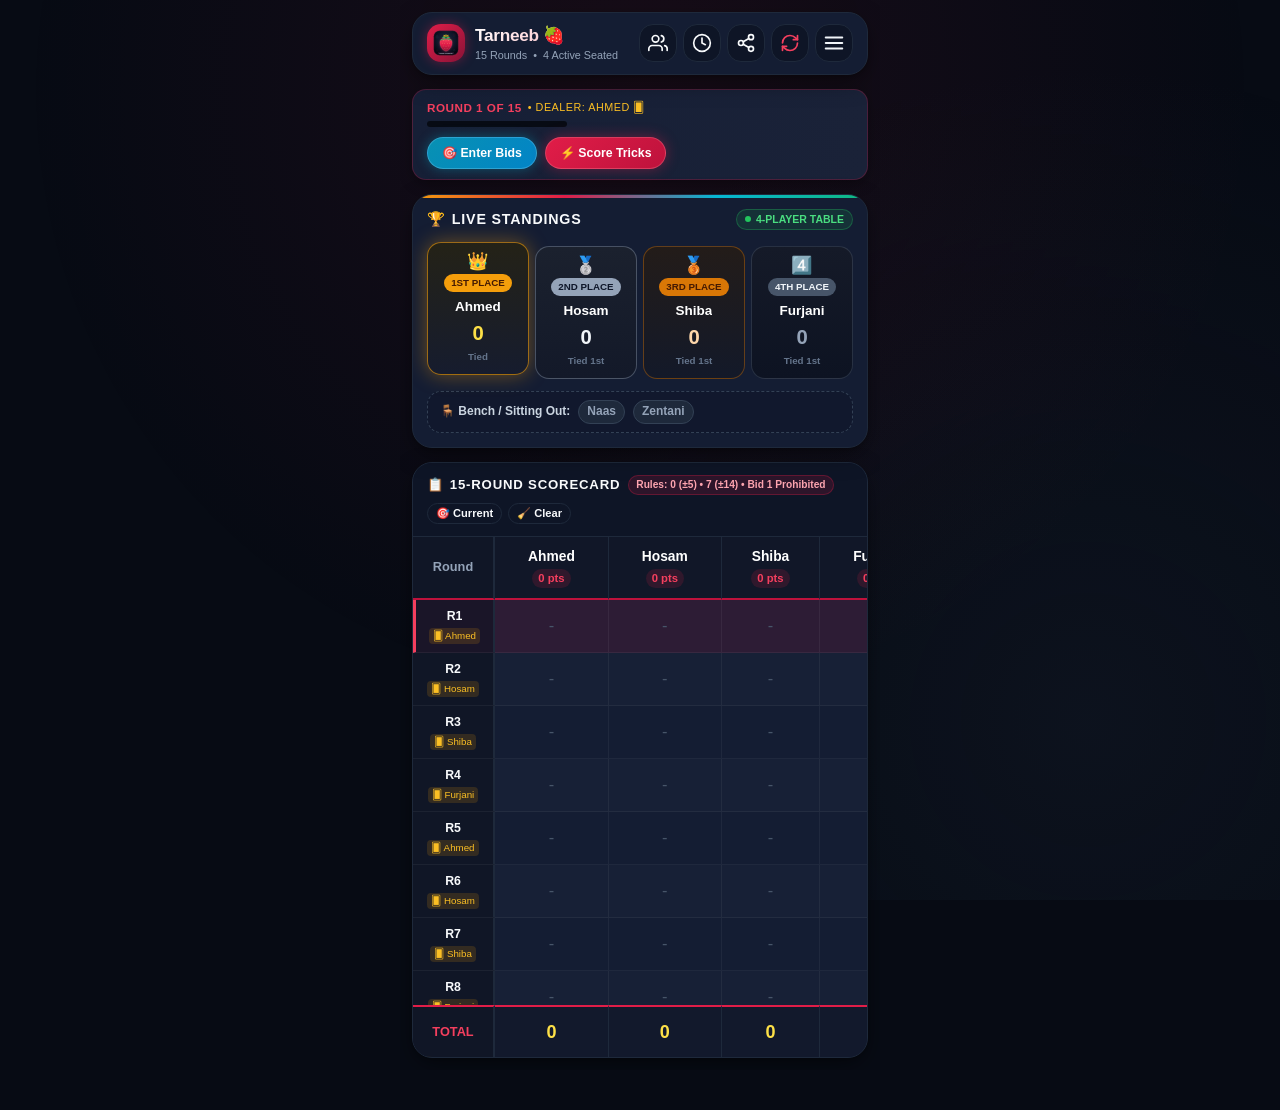
==== index.html @ d334d656 "Update index.html (4-player table, pre-round bidding, exact Tarneeb scoring)" ====
<!DOCTYPE html>
<html lang="en">
<head>
  <meta charset="UTF-8">
  <meta name="viewport" content="width=device-width, initial-scale=1.0, maximum-scale=1.0, user-scalable=no, viewport-fit=cover">
  <meta name="theme-color" content="#e11d48">
  <meta name="description" content="Strawberry Tarneeb Scoreboard with 4-player table selection, pre-round bidding, and custom Tarneeb scoring engine.">
  
  <!-- Apple Touch & PWA Meta -->
  <meta name="apple-mobile-web-app-capable" content="yes">
  <meta name="apple-mobile-web-app-status-bar-style" content="black-translucent">
  <meta name="apple-mobile-web-app-title" content="Tarneeb 🍓">
  <link rel="apple-touch-icon" href="icon-192.png">
  <link rel="icon" type="image/svg+xml" href="icon.svg">
  <link rel="icon" type="image/png" sizes="192x192" href="icon-192.png">
  <link rel="manifest" href="manifest.webmanifest">
  
  <title>Strawberry Tarneeb Scoreboard</title>
  <link rel="stylesheet" href="styles.css">
</head>
<body>

  <!-- Fullscreen Confetti Canvas -->
  <canvas id="confettiCanvas" class="winner-celebration-canvas"></canvas>

  <div class="app-container">

    <!-- ======================================================================
         MODE 1: IN-PERSON SCOREBOARD VIEW
         ====================================================================== -->
    <div id="viewScoreboard" class="mode-view">

    <!-- Top App Header -->
    <header class="app-header">
      <div class="brand-wrapper">
        <div class="brand-icon">
          <img src="icon.svg" alt="Strawberry Tarneeb Logo">
        </div>
        <div>
          <h1 class="brand-title">Tarneeb <span class="brand-strawberry">🍓</span></h1>
          <p class="brand-subtitle">
            <span>15 Rounds</span>
            <span>•</span>
            <span id="playerCountTag">4 Active Players</span>
          </p>
        </div>
      </div>

      <div class="header-actions">
        <button id="btnOpenPlayers" class="btn-icon" title="Roster & Table Selection" aria-label="Roster & Table Selection">
          <svg width="20" height="20" viewBox="0 0 24 24" fill="none" stroke="currentColor" stroke-width="2" stroke-linecap="round" stroke-linejoin="round">
            <path d="M17 21v-2a4 4 0 0 0-4-4H5a4 4 0 0 0-4 4v2"></path>
            <circle cx="9" cy="7" r="4"></circle>
            <path d="M23 21v-2a4 4 0 0 0-3-3.87"></path>
            <path d="M16 3.13a4 4 0 0 1 0 7.75"></path>
          </svg>
        </button>
        <button id="btnOpenHistory" class="btn-icon" title="Match History" aria-label="Match History">
          <svg width="20" height="20" viewBox="0 0 24 24" fill="none" stroke="currentColor" stroke-width="2" stroke-linecap="round" stroke-linejoin="round">
            <circle cx="12" cy="12" r="10"></circle>
            <polyline points="12 6 12 12 16 14"></polyline>
          </svg>
        </button>
        <button id="btnShareGame" class="btn-icon" title="Share Standings" aria-label="Share Standings">
          <svg width="20" height="20" viewBox="0 0 24 24" fill="none" stroke="currentColor" stroke-width="2" stroke-linecap="round" stroke-linejoin="round">
            <circle cx="18" cy="5" r="3"></circle>
            <circle cx="6" cy="12" r="3"></circle>
            <circle cx="18" cy="19" r="3"></circle>
            <line x1="8.59" y1="13.51" x2="15.42" y2="17.49"></line>
            <line x1="15.41" y1="6.51" x2="8.59" y2="10.49"></line>
          </svg>
        </button>
        <button id="btnNewGame" class="btn-icon" style="color: #f43f5e;" title="New Match" aria-label="New Match">
          <svg width="20" height="20" viewBox="0 0 24 24" fill="none" stroke="currentColor" stroke-width="2" stroke-linecap="round" stroke-linejoin="round">
            <path d="M3 12a9 9 0 0 1 9-9 9.75 9.75 0 0 1 6.74 2.74L21 8"></path>
            <path d="M21 3v5h-5"></path>
            <path d="M21 12a9 9 0 0 1-9 9 9.75 9.75 0 0 1-6.74-2.74L3 16"></path>
            <path d="M8 16H3v5"></path>
          </svg>
        </button>
        <button id="btnHamburgerScoreboard" class="btn-icon drawer-toggle-btn menu-toggle btn-menu" type="button" title="Menu & Navigation" aria-label="Open Menu" data-menu-trigger="true" style="pointer-events: auto !important; z-index: 9999 !important;">
          <svg width="22" height="22" viewBox="0 0 24 24" fill="none" stroke="currentColor" stroke-width="2.2" stroke-linecap="round" stroke-linejoin="round" style="pointer-events: none;">
            <line x1="3" y1="12" x2="21" y2="12"></line>
            <line x1="3" y1="6" x2="21" y2="6"></line>
            <line x1="3" y1="18" x2="21" y2="18"></line>
          </svg>
        </button>
      </div>
    </header>

    <!-- PWA Install Banner -->
    <div id="pwaBanner" class="pwa-banner" style="display: none;">
      <div class="pwa-banner-text">
        <strong>Install Strawberry Tarneeb</strong>
        <span>Add to Home Screen for instant offline play at the card table!</span>
      </div>
      <button id="btnInstallPwa" class="btn-install">Install App</button>
    </div>

    <!-- Status Strip: Progress, Dealer & Fast Round Trigger -->
    <section class="status-strip">
      <div class="progress-info">
        <div class="progress-label">
          <span id="activeRoundLabel">Round 1 of 15</span>
          <span id="dealerInfoTag" style="font-size: 0.72rem; color: #fbbf24; font-weight: normal;">• Dealer: Ahmed 🂠</span>
        </div>
        <div class="progress-bar-wrap">
          <div id="roundProgressBar" class="progress-bar-fill"></div>
        </div>
      </div>
      <div class="strip-actions">
        <button id="btnTriggerBidding" class="btn-bid-action">
          <span>🎯 Enter Bids</span>
        </button>
        <button id="btnTriggerScoring" class="btn-fast-entry">
          <span>⚡ Score Tricks</span>
        </button>
      </div>
    </section>

    <!-- Dynamic Live Leaderboard Card -->
    <section class="leaderboard-card">
      <div class="leaderboard-header">
        <h2 class="card-title">
          <span>🏆</span>
          <span>Live Standings</span>
        </h2>
        <span class="live-indicator">
          <span class="live-dot"></span>
          <span>4-PLAYER TABLE</span>
        </span>
      </div>

      <!-- Top 4 Podium Cards (1st Gold, 2nd Silver, 3rd Bronze, 4th Slate) -->
      <div id="podiumContainer" class="podium-grid four-players">
        <!-- Injected via JavaScript -->
      </div>

      <!-- Bench / Sitting Out Players Strip -->
      <div id="benchContainer" class="bench-strip">
        <!-- Injected via JavaScript -->
      </div>
    </section>

    <!-- Scoreboard Matrix Table Card -->
    <section class="table-card">
      <div class="table-card-header">
        <div style="display: flex; align-items: center; gap: 8px;">
          <h2 class="card-title" style="font-size: 0.88rem;">
            <span>📋</span>
            <span>15-Round Scorecard</span>
          </h2>
          <span class="rules-hint-tag" title="Exact scoring rules: Bid 0 (+5/-5), Bid 7 (+14/-14), Others (+Bid/-Bid)">Rules: 0 (±5) • 7 (±14) • Bid 1 Prohibited</span>
        </div>
        <div class="table-controls">
          <button id="btnScrollToActive" class="btn-subtle" title="Jump to current active round">
            🎯 Current
          </button>
          <button id="btnClearRound" class="btn-subtle" title="Clear scores in active round">
            🧹 Clear
          </button>
        </div>
      </div>

      <div class="table-scroll-wrap" id="tableScrollContainer">
        <table class="scoreboard-table" id="scoreboardTable">
          <thead>
            <tr id="tableHeaderRow">
              <th class="col-round">Round</th>
              <!-- 4 Active Player columns injected dynamically -->
            </tr>
          </thead>
          <tbody id="tableBody">
            <!-- 15 Rows injected dynamically -->
          </tbody>
          <tfoot>
            <tr id="tableFooterRow">
              <td class="col-round">TOTAL</td>
              <!-- 4 Player sums injected dynamically -->
            </tr>
          </tfoot>
        </table>
      </div>
    </section>

    </div> <!-- /viewScoreboard -->

    <!-- ======================================================================
         MODE 2: ONLINE MULTIPLAYER CARD GAME VIEW
         ====================================================================== -->
    <div id="viewOnlineGame" class="mode-view online-game-view" style="display: none;">
      
      <!-- Dedicated Top Header Bar Container (Unified Box Toolbar) -->
      <header id="onlineTopHeader" class="online-header-strip">
        <div class="unified-header-box">
          <span class="header-brand-tag"><span class="brand-strawberry">🍓</span> Tarneeb</span>
          <span class="header-sep">|</span>
          <span id="onlineRoundBadge" class="header-round-tag">R1/15</span>
          <span class="header-sep">|</span>
          <button id="onlineDealerBadge" class="header-dealer-btn" type="button" title="Click to Change Dealer">🎴 Dealer: -</button>
          <span id="onlinePhaseInfo" class="header-phase-tag" style="display: none;">⏳ Waiting…</span>
          <span id="onlineUserRoleBadge" class="header-role-tag" style="display: none;">👀 Spec</span>
        </div>
        <button id="btnMenu" class="drawer-trigger-btn menu-toggle btn-menu header-menu-btn" type="button" title="Menu & Navigation" aria-label="Open Menu" data-menu-trigger="true" style="pointer-events: auto !important; z-index: 9999 !important;">
          <span style="font-size: 1.05rem; line-height: 1; pointer-events: none; margin-right: 3px;">☰</span>
          <span style="pointer-events: none;">Menu</span>
        </button>
      </header>

      <!-- Main Felt Card Table Arena (Padded 65px from top header) -->
      <div id="onlineGameTable" class="online-table-arena">
        
        <!-- Opponent: Top (Bot Furjani - North) -->
        <div id="opponent-top" class="opponent-seat seat-top" style="display: none;">
          <div class="opponent-cards-row"></div>
          <div class="opponent-meta-group">
            <div class="opponent-name">Player</div>
            <div class="opponent-bid-badge">Bid -</div>
          </div>
        </div>

        <!-- Opponent: Left (Bot Hosam - West) -->
        <div id="opponent-left" class="opponent-seat seat-left" style="display: none;">
          <div class="opponent-cards-row"></div>
          <div class="opponent-meta-group">
            <div class="opponent-name">Player</div>
            <div class="opponent-bid-badge">Bid -</div>
          </div>
        </div>

        <!-- Center Trick Felt Area (Constrained 220px x 220px Box) -->
        <div class="table-felt-center">
          <div class="felt-trump-watermark">♥</div>
          <div id="trickCardsArea" class="trick-cards-container"></div>
        </div>

        <!-- Opponent: Right (Bot Shiba - East) -->
        <div id="opponent-right" class="opponent-seat seat-right" style="display: none;">
          <div class="opponent-cards-row"></div>
          <div class="opponent-meta-group">
            <div class="opponent-name">Player</div>
            <div class="opponent-bid-badge">Bid -</div>
          </div>
        </div>

      </div> <!-- /onlineGameTable -->

      <!-- Centered Pop-up Bidding Modal (Fixed Inset-0 Overlay with z-index 999) -->
      <div id="biddingPanel" class="bidding-modal-overlay" style="display: none;" role="dialog" aria-modal="true" aria-labelledby="onlineBiddingTitle">
        <div class="bidding-modal-dialog">
          <div class="bidding-modal-header">
            <div class="bidding-modal-title-wrap">
              <span class="bidding-modal-icon">🎯</span>
              <h3 id="onlineBiddingTitle" class="bidding-modal-title">Select your Bid</h3>
            </div>
            <div class="bidding-modal-badge">
              <span class="bidding-prohibit-pill">⚠️ Bid 1 Prohibited</span>
            </div>
          </div>
          <div class="bidding-modal-body">
            <div class="bidding-instruction-text">Choose your contract bid (0 or 2–13):</div>
            <div id="biddingGridContainer" class="bidding-grid-container">
              <!-- Clean touch button grid dynamically rendered via game_client.js -->
            </div>
          </div>
          <div class="bidding-modal-footer">
            <button id="btnConfirmOnlineBid" class="btn-confirm-online-bid" type="button" disabled>
              <span id="btnConfirmOnlineBidText">Place Bid</span>
            </button>
          </div>
        </div>
      </div>

      <!-- Claim Remaining Tricks Bar (Visible when holding unbeatable remaining trumps) -->
      <div id="claimTricksBar" class="claim-tricks-bar" style="display: none;">
        <button id="btnClaimTricks" class="btn-claim-tricks" type="button">
          <span class="claim-trophy">🏆</span>
          <span>Claim Remaining Tricks</span>
          <span class="claim-count-badge" id="claimCountBadge">3 Tricks</span>
        </button>
      </div>

      <!-- My Hand Dock (Bottom) -->
      <div class="my-hand-dock">
        <!-- Integrated Permanent Turn Status Indicator Bar -->
        <div id="turnStatusBar" class="hand-turn-status-bar not-my-turn">
          <div class="turn-status-dot"></div>
          <span id="turnStatusText" class="turn-status-text">Waiting for table…</span>
        </div>
        <div class="hand-dock-header">
          <span class="hand-title">🂠 Your Hand (13 Cards)</span>
          <span class="hand-hint">Tap card once to select, tap again to play</span>
        </div>
        <div id="myHandContainer" class="my-hand-scroll-wrap">
          <!-- Cards injected dynamically -->
        </div>
      </div>

      <div id="onlineStatus" class="online-connection-status">Connecting to server…</div>
    </div> <!-- /viewOnlineGame -->

  </div> <!-- /app-container -->

  <!-- ==========================================================================
       MODAL: Pre-Round Bidding Phase
       ========================================================================== -->
  <div id="modalBidding" class="modal-overlay" role="dialog" aria-modal="true">
    <div class="modal-content modal-bidding-content">
      <div class="modal-header">
        <h3 class="modal-title">
          <span>🎯</span>
          <span id="biddingModalRoundTitle">Round 1 Bidding</span>
        </h3>
        <button class="modal-close" id="btnCloseBiddingModal">&times;</button>
      </div>
      <div class="modal-body">
        <div class="phase-info-banner">
          <div class="phase-dealer-wrap">
            <span class="dealer-crown">🂠</span>
            <span id="biddingModalDealer">Dealer: Ahmed</span>
          </div>
          <div class="phase-note">
            <span class="prohibit-badge">⚠️ Bid 1 is PROHIBITED</span>
            <span>Allowed: 0, or 2 to 13</span>
          </div>
        </div>

        <!-- 4 Active Players Bidding List -->
        <div id="biddingPlayerList" class="bidding-player-list">
          <!-- Injected via JS -->
        </div>
      </div>
      <div class="modal-footer">
        <button id="btnSaveBidsAndPlay" class="btn-primary">Confirm Bids & Play &rarr;</button>
        <button id="btnBiddingDone" class="btn-secondary">Save</button>
      </div>
    </div>
  </div>

  <!-- ==========================================================================
       MODAL: Tricks Entry & Scoring Phase
       ========================================================================== -->
  <div id="modalScoring" class="modal-overlay" role="dialog" aria-modal="true">
    <div class="modal-content">
      <div class="modal-header">
        <h3 class="modal-title">
          <span>⚡</span>
          <span id="scoringModalRoundTitle">Round 1 Tricks & Scoring</span>
        </h3>
        <button class="modal-close" id="btnCloseScoringModal">&times;</button>
      </div>
      <div class="modal-body">
        <!-- Round Switcher Bar -->
        <div class="round-selector-bar">
          <button id="btnPrevRound" class="round-nav-btn" aria-label="Previous Round">&larr;</button>
          <div class="round-selector-title">
            <h3 id="scoringModalRoundNum">Round 1</h3>
            <span id="scoringModalDealer">Dealer: Ahmed 🂠</span>
          </div>
          <button id="btnNextRound" class="round-nav-btn" aria-label="Next Round">&rarr;</button>
        </div>

        <!-- Tricks Counter Strip -->
        <div class="tricks-total-strip">
          <span>Total Tricks Played:</span>
          <span id="tricksTotalBadge" class="tricks-badge num">0 / 13</span>
          <span id="tricksStatusIcon">⏳</span>
        </div>

        <!-- Player Scoring Rows -->
        <div id="scoringPlayerList" class="scoring-player-list">
          <!-- Injected via JS -->
        </div>

        <!-- Quick Numerical Numpad Pills for active focused player -->
        <div class="scoring-help-note">
          <span>Exact Rules: Bid 0 = <strong>±5</strong> • Bid 7 = <strong>±14</strong> • General = <strong>±Bid</strong></span>
        </div>
      </div>
      <div class="modal-footer">
        <button id="btnBackToBidding" class="btn-secondary" style="font-size: 0.82rem;">Edit Bids</button>
        <button id="btnSaveScoring" class="btn-primary">Save & Next Round &rarr;</button>
      </div>
    </div>
  </div>

  <!-- ==========================================================================
       MODAL: Table Roster & 4-Player Selection
       ========================================================================== -->
  <div id="modalPlayers" class="modal-overlay" role="dialog" aria-modal="true">
    <div class="modal-content">
      <div class="modal-header">
        <h3 class="modal-title">
          <span>👥</span>
          <span>Table & Roster (4 Players)</span>
        </h3>
        <button class="modal-close" id="btnClosePlayersModal">&times;</button>
      </div>
      <div class="modal-body">
        <div class="roster-instruction-box">
          <p>
            Choose <strong>exactly 4 active players</strong> seated at the table for this match.
            The remaining players stay on the <strong>Bench / Sitting Out</strong> with their stats preserved.
          </p>
          <div id="activeCounterPill" class="active-counter-pill">
            Active: <span id="activeCountNum">4</span> / 4 Players
          </div>
        </div>

        <!-- Section: Active Table Players -->
        <div class="roster-section-title">
          <span>🂠 Active Table Players (Seated 1 to 4)</span>
        </div>
        <div id="activePlayersList" class="player-list-manage">
          <!-- Injected via JS -->
        </div>

        <!-- Section: Bench Players -->
        <div class="roster-section-title" style="margin-top: 14px;">
          <span>🪑 Sitting Out / Bench (Preserved)</span>
        </div>
        <div id="benchPlayersList" class="player-list-manage">
          <!-- Injected via JS -->
        </div>

        <!-- Add new player to roster -->
        <div class="add-player-box" style="margin-top: 14px;">
          <input type="text" id="newPlayerNameInput" class="player-name-input" placeholder="Add new person to roster..." maxlength="16">
          <button id="btnAddPlayer" class="btn-secondary" style="padding: 8px 14px;">+ Add</button>
        </div>
      </div>
      <div class="modal-footer">
        <button id="btnResetDefaultPlayers" class="btn-secondary" style="font-size: 0.8rem;">Reset Default Group</button>
        <button id="btnSaveRoster" class="btn-primary">Confirm Table (4)</button>
      </div>
    </div>
  </div>

  <!-- ==========================================================================
       MODAL: New Game Confirmation
       ========================================================================== -->
  <div id="modalNewGame" class="modal-overlay" role="dialog" aria-modal="true">
    <div class="modal-content">
      <div class="modal-header">
        <h3 class="modal-title" style="color: #f43f5e;">
          <span>🔄</span>
          <span>Start New Match?</span>
        </h3>
        <button class="modal-close" id="btnCloseNewGameModal">&times;</button>
      </div>
      <div class="modal-body">
        <p style="font-size: 0.9rem; color: #fff; line-height: 1.5;">
          Are you sure you want to start a new 15-round match? You can save the current game to <strong>Match History</strong> before resetting scores.
        </p>
        <label style="display: flex; align-items: center; gap: 8px; font-size: 0.85rem; color: #cbd5e1; cursor: pointer; margin-top: 8px;">
          <input type="checkbox" id="chkArchiveBeforeReset" checked style="width: 18px; height: 18px; accent-color: var(--crimson-600);">
          <span>Archive current match to Match History</span>
        </label>
        <label style="display: flex; align-items: center; gap: 8px; font-size: 0.85rem; color: #cbd5e1; cursor: pointer;">
          <input type="checkbox" id="chkKeepActivePlayers" checked style="width: 18px; height: 18px; accent-color: var(--crimson-600);">
          <span>Keep same 4 active players seated</span>
        </label>
      </div>
      <div class="modal-footer">
        <button id="btnConfirmNewGame" class="btn-primary" style="background: linear-gradient(135deg, #e11d48, #9f1239);">Start New Match</button>
        <button id="btnCancelNewGame" class="btn-secondary">Cancel</button>
      </div>
    </div>
  </div>

  <!-- ==========================================================================
       MODAL: Match History
       ========================================================================== -->
  <div id="modalHistory" class="modal-overlay" role="dialog" aria-modal="true">
    <div class="modal-content">
      <div class="modal-header">
        <h3 class="modal-title">
          <span>📜</span>
          <span>Match History</span>
        </h3>
        <button class="modal-close" id="btnCloseHistoryModal">&times;</button>
      </div>
      <div class="modal-body">
        <div id="historyListContainer">
          <!-- Injected via JS -->
        </div>
      </div>
      <div class="modal-footer">
        <button id="btnClearAllHistory" class="btn-secondary" style="color: #f87171; border-color: #ef444444; font-size: 0.8rem;">Clear All History</button>
        <button id="btnCloseHistoryFooter" class="btn-secondary">Close</button>
      </div>
    </div>
  </div>

  <!-- ==========================================================================
       MODAL: Match Completed Celebration
       ========================================================================== -->
  <div id="modalVictory" class="modal-overlay" role="dialog" aria-modal="true">
    <div class="modal-content" style="text-align: center;">
      <div class="modal-header" style="justify-content: center; position: relative;">
        <h3 class="modal-title" style="color: #fde047;">
          <span>🎉 MATCH COMPLETED! 🎉</span>
        </h3>
        <button class="modal-close" id="btnCloseVictoryModal" style="position: absolute; right: 12px;">&times;</button>
      </div>
      <div class="modal-body" style="align-items: center; gap: 14px; padding: 24px 16px;">
        <div style="font-size: 3.5rem; line-height: 1;">👑</div>
        <div>
          <span style="font-size: 0.8rem; text-transform: uppercase; letter-spacing: 1.5px; color: #f59e0b; font-weight: 800;">Strawberry Tarneeb Champion</span>
          <h2 id="victoryWinnerName" style="font-size: 1.8rem; font-weight: 900; color: #fff; margin-top: 4px;">Player Name</h2>
          <p id="victoryScore" style="font-size: 1.2rem; font-weight: 800; color: #fde047; margin-top: 2px;">Total Score: 0</p>
        </div>
        <div id="victoryPodiumList" style="width: 100%; display: flex; flex-direction: column; gap: 6px; margin-top: 8px;">
          <!-- Podiums -->
        </div>
      </div>
      <div class="modal-footer">
        <button id="btnVictoryShare" class="btn-primary">📤 Share Result</button>
        <button id="btnVictoryNewGame" class="btn-secondary">Start Next Game</button>
      </div>
    </div>
  </div>

  <!-- Toast Notice -->
  <div id="toastNotice" class="toast-notice">
    <span id="toastIcon">✓</span>
    <span id="toastMessage">Scores saved!</span>
  </div>

  <!-- ==========================================================================
       MODAL: Online Dealer Selection ("Who is dealing Round 1?")
       ========================================================================== -->
  <div id="modalDealerSelect" class="modal-overlay" role="dialog" aria-modal="true" style="display: none;">
    <div class="modal-content" style="max-width: 380px; text-align: center;">
      <div class="modal-header">
        <h3 class="modal-title" style="color: #fde047;">
          <span>🂠</span>
          <span id="dealerModalTitle">Select Dealer</span>
        </h3>
        <button class="modal-close" id="btnCloseDealerModal" type="button" aria-label="Close dealer modal">&times;</button>
      </div>
      <div class="modal-body" style="padding: 16px; display: flex; flex-direction: column; gap: 12px;">
        <p id="dealerModalPromptText" style="font-size: 0.9rem; color: #cbd5e1; margin: 0; line-height: 1.4;">
          Who is dealing Round 1? (Play will rotate to their right)
        </p>
        <div id="dealerSelectButtonsGrid" style="display: flex; flex-direction: column; gap: 8px;">
          <!-- Dynamically populated buttons for seated players -->
        </div>
      </div>
    </div>
  </div>

  <!-- ==========================================================================
       MODAL: Online Identity & Seating ("Who are you?")
       ========================================================================== -->
  <div id="identityModal" class="modal-overlay" role="dialog" aria-modal="true">
    <div class="modal-content modal-identity-content">
      <div class="modal-header">
        <h3 class="modal-title">
          <span>🃏</span>
          <span>Who are you?</span>
        </h3>
        <button class="modal-close" id="btnCloseIdentityModal" type="button" aria-label="Close modal">&times;</button>
      </div>
      <div class="modal-body">
        <p style="font-size: 0.85rem; color: #cbd5e1; margin-bottom: 12px; line-height: 1.4;">
          Pick your name from the group roster or enter a custom nickname:
        </p>

        <!-- Roster Quick Select Grid -->
        <div id="identityRosterGrid" class="identity-roster-grid">
          <!-- Injected via game_client.js -->
        </div>

        <div class="custom-identity-divider">
          <span>or enter custom name</span>
        </div>

        <div class="custom-identity-row">
          <input type="text" id="customNameInput" class="player-name-input" placeholder="Your name / nickname..." maxlength="16">
        </div>

        <!-- Selected Identity Preview Banner -->
        <div id="selectedIdentityBanner" class="selected-identity-banner" style="display: none;">
          <span>Selected: <strong id="selectedIdentityNameDisplay"></strong></span>
        </div>

        <!-- Distinct Action Buttons for Role Selection -->
        <div class="identity-action-buttons">
          <button id="btnJoinAsPlayer" class="btn-primary btn-join-choice" type="button">
            <span>🎮 Join as Active Player</span>
            <small class="btn-hint-text">Takes seats 1–4 to play cards</small>
          </button>
          <button id="btnFillBotsModal" class="btn-subtle btn-join-choice fill-bots-choice" type="button">
            <span>🤖 Play Solo (Fill with Bots)</span>
            <small class="btn-hint-text">Seats you & fills remaining seats with AI bots</small>
          </button>
          <button id="btnJoinAsSpectator" class="btn-secondary btn-join-choice" type="button">
            <span>👀 Join as Bench / Spectator</span>
            <small class="btn-hint-text">Watches match, tricks & live scores</small>
          </button>
        </div>

        <!-- Cancel / Return to Scoreboard -->
        <button id="btnCancelIdentity" class="btn-subtle cancel-identity-btn" type="button">
          ← Cancel / Back to Scoreboard
        </button>
      </div>
    </div>
  </div>

  <!-- ==========================================================================
       MODAL: Online Round Summary
       ========================================================================== -->
  <div id="modalRoundSummary" class="modal-overlay" role="dialog" aria-modal="true">
    <div class="modal-content">
      <div class="modal-header">
        <h3 class="modal-title" style="color: #fde047;">Round Complete!</h3>
        <button class="modal-close" id="closeRoundSummaryBtn">&times;</button>
      </div>
      <div class="modal-body" id="roundSummaryContent"></div>
    </div>
  </div>

  <!-- ==========================================================================
       MODAL: Online Game Victory
       ========================================================================== -->
  <div id="modalVictoryOnline" class="modal-overlay" role="dialog" aria-modal="true">
    <div class="modal-content" style="text-align: center;">
      <div class="modal-header" style="justify-content: center; position: relative;">
        <h3 class="modal-title" style="color: #fde047;">🎉 GAME OVER! 🎉</h3>
        <button class="modal-close" id="closeVictoryOnlineBtn" style="position: absolute; right: 12px;">&times;</button>
      </div>
      <div class="modal-body" style="align-items: center; gap: 14px; padding: 24px 16px;">
        <div style="font-size: 3.5rem;">👑</div>
        <h2 id="victoryWinnerOnline" style="font-size: 1.8rem; font-weight: 900; color: #fff;">Winner</h2>
        <p id="victoryScoreOnline" style="font-size: 1.2rem; font-weight: 800; color: #fde047;">0 pts</p>
        <div id="victoryStandingsOnline" style="width: 100%; display: flex; flex-direction: column; gap: 6px; margin-top: 8px;"></div>
      </div>
    </div>
  </div>

  <!-- ==========================================================================
       MODAL: Auto-Sort Prompt (Cards Dealt)
       ========================================================================== -->
  <div id="modalAutoSortPrompt" class="modal-overlay" role="dialog" aria-modal="true" style="display: none;">
    <div class="modal-content modal-sort-prompt-content" style="max-width: 360px;">
      <div class="modal-header">
        <h3 class="modal-title" style="color: #60a5fa;">
          <span>🂠</span>
          <span id="autoSortRoundTitle">Cards Dealt!</span>
        </h3>
        <button class="modal-close" id="btnCloseAutoSortModal" type="button" aria-label="Close modal">&times;</button>
      </div>
      <div class="modal-body" style="gap: 12px; padding: 16px;">
        <p style="font-size: 0.88rem; color: #cbd5e1; line-height: 1.4; margin-bottom: 4px;">
          13 cards have been dealt to your hand. How would you like to arrange them?
        </p>
        <div style="display: flex; flex-direction: column; gap: 10px; width: 100%;">
          <button id="btnAutoSortYes" class="btn-primary btn-join-choice" type="button" style="background: linear-gradient(135deg, #2563eb, #1d4ed8);">
            <span>✨ Sort Automatically</span>
            <small class="btn-hint-text">Group by suit & order ranks low to high</small>
          </button>
          <button id="btnAutoSortNo" class="btn-secondary btn-join-choice" type="button">
            <span>✋ Keep Manual Order</span>
            <small class="btn-hint-text">Leave in dealt order (drag and drop to organize)</small>
          </button>
        </div>
      </div>
    </div>
  </div>

  <!-- ==========================================================================
       MODAL: Match History
       ========================================================================== -->
  <div id="modalMatchHistory" class="modal-overlay" role="dialog" aria-modal="true" style="display: none;">
    <div class="modal-content modal-history-content" style="max-width: 500px; width: 95%;">
      <div class="modal-header">
        <h3 class="modal-title" style="color: #60a5fa;">
          <span>📜</span>
          <span>Match History</span>
        </h3>
        <button class="modal-close" id="btnCloseMatchHistory" type="button" aria-label="Close modal">&times;</button>
      </div>
      <div class="modal-body" id="matchHistoryContent" style="max-height: 70vh; overflow-y: auto; padding: 12px; gap: 10px;">
        <!-- Injected dynamically via game_client.js -->
      </div>
    </div>
  </div>

  <!-- ==========================================================================
       MODAL: Tricks Claimed Announcement & Revealed Cards
       ========================================================================== -->
  <div id="modalTricksClaimed" class="modal-overlay" role="dialog" aria-modal="true" style="display: none;">
    <div class="modal-content modal-claim-content" style="max-width: 440px; text-align: center;">
      <div class="modal-header" style="justify-content: center; position: relative;">
        <h3 id="claimModalHeader" class="modal-title" style="color: #fde047; font-size: 1.15rem; font-weight: 800; display: flex; align-items: center; justify-content: center; gap: 8px; text-align: center; line-height: 1.3;">
          <span>🏆</span>
          <span id="claimModalHeaderText">Claimed the Rest!</span>
        </h3>
      </div>
      <div class="modal-body" style="padding: 18px 16px; gap: 12px;">
        <p id="claimModalText" style="font-size: 0.95rem; font-weight: 600; color: #cbd5e1; margin: 0; line-height: 1.4;">
          Player holds winning cards!
        </p>

        <!-- Revealed Claiming Cards Display -->
        <div class="claim-cards-section">
          <div class="claim-cards-label">Winning Cards:</div>
          <div id="claimCardsDisplay" class="claim-cards-display"></div>
        </div>

        <!-- Short Countdown / Continue Button -->
        <div class="claim-actions-wrap" style="margin-top: 6px; width: 100%;">
          <button id="btnClaimContinue" class="btn-claim-continue" type="button">
            <span>Continue to Scores</span>
            <span id="claimCountdownBadge" class="claim-countdown-badge">(4s)</span>
          </button>
        </div>
      </div>
    </div>
  </div>

  <!-- ==========================================================================
       MODAL: Match Ended (Active Player Left or Disconnected)
       ========================================================================== -->
  <div id="modalMatchEnded" class="modal-overlay" role="dialog" aria-modal="true" style="display: none;">
    <div class="modal-content modal-match-ended-content" style="max-width: 420px; text-align: center;">
      <div class="modal-header" style="justify-content: center; position: relative;">
        <h3 class="modal-title" style="color: #f43f5e; display: flex; align-items: center; gap: 8px;">
          <span>🛑</span>
          <span>Match Ended</span>
        </h3>
      </div>
      <div class="modal-body" style="padding: 18px 16px; gap: 16px;">
        <p id="matchEndedMessageText" style="font-size: 0.95rem; color: #cbd5e1; margin: 0; line-height: 1.5;">
          A player has left the table. The active match has ended.
        </p>
        <div style="display: flex; flex-direction: column; gap: 10px; width: 100%;">
          <button id="btnEndedViewHistory" class="btn-primary" type="button" style="background: linear-gradient(135deg, #3b82f6, #2563eb); font-weight: 600; padding: 12px;">
            <span>📜 View Match History</span>
          </button>
          <button id="btnEndedClose" class="btn-secondary" type="button" style="border-color: #475569; color: #94a3b8; padding: 10px;">
            <span>✖ Close</span>
          </button>
        </div>
      </div>
    </div>
  </div>

  <!-- ==========================================================================
       SIDE NAVIGATION DRAWER (Slide-out Hamburger Menu)
       ========================================================================== -->
  <div id="sideNavOverlay" class="side-drawer-overlay" style="display: none;">
    <div id="sideNavDrawer" class="side-drawer-panel" role="dialog" aria-modal="true" aria-label="Main Menu">
      <div class="side-drawer-header">
        <div class="side-drawer-brand">
          <span class="brand-strawberry">🍓</span>
          <span class="side-drawer-title">Tarneeb Menu</span>
        </div>
        <button id="btnCloseDrawer" class="btn-drawer-close drawer-close" type="button" aria-label="Close menu" data-drawer-close="true">&times;</button>
      </div>

      <div class="side-drawer-body">
        <!-- Live Match Scoreboard (Round scores, Team Bids, Trick tallies) -->
        <div class="drawer-section drawer-score-section">
          <div class="drawer-section-title">📊 Live Scoreboard</div>
          <div id="onlineScoreboard" class="online-scores-panel drawer-scores-panel">
            <!-- Injected via game_client.js -->
          </div>
        </div>

        <!-- Navigation Modes Section -->
        <div class="drawer-section">
          <div class="drawer-section-title">🧭 Navigation</div>
          <div class="drawer-nav-list">
            <a href="scoreboard.html" id="navLinkScoreboard" class="drawer-nav-item">
              <span class="drawer-nav-icon">📋</span>
              <div class="drawer-nav-meta">
                <span class="drawer-nav-name">Scoreboard</span>
                <span class="drawer-nav-sub">Standalone Scorekeeper (24/7)</span>
              </div>
              <span class="drawer-external-icon">↗</span>
            </a>
            <button id="navModeOnline" class="drawer-nav-item active" type="button">
              <span class="drawer-nav-icon">🂠</span>
              <div class="drawer-nav-meta">
                <span class="drawer-nav-name">Online Table</span>
                <span class="drawer-nav-sub">Live Multiplayer & Bots</span>
              </div>
            </button>
            <a href="scoreboard.html" class="drawer-nav-item standalone-link" target="_blank" rel="noopener noreferrer">
              <span class="drawer-nav-icon">⚡</span>
              <div class="drawer-nav-meta">
                <span class="drawer-nav-name">24/7 App</span>
                <span class="drawer-nav-sub">Standalone GitHub Pages</span>
              </div>
              <span class="drawer-external-icon">↗</span>
            </a>
          </div>
        </div>

        <!-- Game Controls Section -->
        <div class="drawer-section">
          <div class="drawer-section-title">🎮 Game Controls</div>
          <div class="drawer-controls-list">
            <button id="btnFillBots" class="drawer-control-btn fill-bots-btn" type="button" title="Fill remaining seats with AI bots">
              <span class="drawer-ctrl-icon">🤖</span>
              <span>Fill Table with Bots</span>
            </button>
            <button id="btnLeaveActiveGame" class="drawer-control-btn leave-table-btn" type="button" title="Leave active table seat" style="display: none;">
              <span class="drawer-ctrl-icon">🚪</span>
              <span>Leave Game</span>
            </button>
            <button id="btnChangeDealer" class="drawer-control-btn dealer-select-btn" type="button" title="Select or change dealer">
              <span class="drawer-ctrl-icon">🂠</span>
              <span>Change Dealer</span>
            </button>
            <button id="btnSwitchIdentity" class="drawer-control-btn switch-id-btn" type="button" title="Change Player / Role">
              <span class="drawer-ctrl-icon">🔄</span>
              <span>Move to Bench</span>
            </button>
            <button id="btnMatchHistory" class="drawer-control-btn history-btn" type="button" title="View Match History">
              <span class="drawer-ctrl-icon">📜</span>
              <span>Match History</span>
            </button>
            <button id="btnSwitchName" class="drawer-control-btn switch-name-btn" type="button" title="Switch Name / Logout">
              <span class="drawer-ctrl-icon">👤</span>
              <span>Switch Name</span>
            </button>
          </div>
        </div>
      </div>
    </div>
  </div>

  <!-- Online Floating Toast -->
  <div id="onlineToast" class="online-toast"></div>

  <!-- Game Client Scripts -->
  <script src="game_client.js"></script>
  <script src="app.js"></script>
</body>
</html>
---- styles.css ----
/* ==========================================================================
   Strawberry Tarneeb Scoreboard - Mobile-First Stylesheet
   Theme: Luxury Dark Card Game with Crimson & Strawberry Accents
   Rules: 4-Player Table, Pre-Round Bidding (No 1), Exact Scoring (0: ±5, 7: ±14, General: ±Bid)
   ========================================================================== */

:root {
  --bg-primary: #070b14;
  --bg-secondary: #0e1526;
  --bg-card: #141d33;
  --bg-card-hover: #1a2642;
  --bg-input: #0a0f1d;
  
  --border-subtle: #1e293b;
  --border-glow: rgba(225, 29, 72, 0.35);
  
  --crimson-500: #f43f5e;
  --crimson-600: #e11d48;
  --crimson-700: #be123c;
  --crimson-900: #881337;
  --crimson-glow: rgba(225, 29, 72, 0.4);
  
  --cyan-500: #06b6d4;
  --cyan-600: #0891b2;
  --cyan-glow: rgba(6, 182, 212, 0.35);

  --emerald-500: #10b981;
  --emerald-600: #059669;
  
  --gold-primary: #f59e0b;
  --gold-glow: rgba(245, 158, 11, 0.4);
  --silver-primary: #94a3b8;
  --bronze-primary: #d97706;
  
  --text-white: #f8fafc;
  --text-muted: #94a3b8;
  --text-dim: #64748b;
  
  --radius-sm: 8px;
  --radius-md: 14px;
  --radius-lg: 20px;
  --radius-full: 9999px;
  
  --shadow-card: 0 8px 24px -4px rgba(0, 0, 0, 0.5), 0 2px 6px -2px rgba(0, 0, 0, 0.3);
  --shadow-glow: 0 0 20px rgba(225, 29, 72, 0.25);
  
  --font-family: -apple-system, BlinkMacSystemFont, "Segoe UI", Roboto, "Helvetica Neue", Arial, sans-serif;
  --transition-fast: 0.15s ease;
  --transition-normal: 0.25s ease;
}

* {
  box-sizing: border-box;
  margin: 0;
  padding: 0;
  -webkit-tap-highlight-color: transparent;
}

html, body {
  width: 100%;
  min-height: 100%;
  background-color: var(--bg-primary);
  color: var(--text-white);
  font-family: var(--font-family);
  font-size: 15px;
  line-height: 1.45;
  overflow-x: hidden;
  user-select: none;
  -webkit-user-select: none;
}

/* Card suit background subtle watermark */
body::before {
  content: "";
  position: fixed;
  top: 0;
  left: 0;
  right: 0;
  bottom: 0;
  background-image: radial-gradient(circle at 50% 10%, rgba(225, 29, 72, 0.08) 0%, transparent 60%),
                    radial-gradient(circle at 85% 80%, rgba(30, 41, 59, 0.25) 0%, transparent 50%);
  pointer-events: none;
  z-index: 0;
}

.num, input[type="number"], .score, .rank-badge {
  font-variant-numeric: tabular-nums;
}

/* Container */
.app-container {
  position: relative;
  z-index: 1;
  width: 100%;
  max-width: 480px;
  margin: 0 auto;
  min-height: 100vh;
  padding: 0 0 40px 0;
  display: flex;
  flex-direction: column;
  box-sizing: border-box;
  overflow-x: hidden;
}

/* Mode Views */
.mode-view {
  width: 100%;
  box-sizing: border-box;
}

.mode-view.hidden-mode,
#viewScoreboard[style*="display: none"],
#viewOnlineGame[style*="display: none"] {
  display: none !important;
}

/* Mode 1: Main Scoreboard Container (Vertical Flow) */
#viewScoreboard {
  display: flex;
  flex-direction: column;
  width: 100%;
  max-width: 480px;
  margin: 0 auto;
  min-height: 100vh;
  padding: 12px;
  box-sizing: border-box;
  gap: 14px;
  overflow-x: hidden;
}

/* Mode 2: Online Card Game Container */
#viewOnlineGame {
  display: flex;
  flex-direction: column;
  width: 100%;
  max-width: 480px;
  margin: 0 auto;
  padding: 12px;
  box-sizing: border-box;
  gap: 12px;
  overflow-x: hidden;
}

/* Ensure all child cards stack vertically at 100% width in single scrollable column */
#viewScoreboard > *,
.app-header,
.pwa-banner,
.status-strip,
.leaderboard-card,
.table-card {
  width: 100% !important;
  max-width: 100% !important;
  box-sizing: border-box !important;
  flex-shrink: 0;
  margin-left: 0;
  margin-right: 0;
}

/* Top App Header */
.app-header {
  display: flex;
  align-items: center;
  justify-content: space-between;
  padding: 10px 14px;
  background: var(--bg-card);
  border: 1px solid var(--border-subtle);
  border-radius: var(--radius-lg);
  box-shadow: var(--shadow-card);
  position: relative;
  z-index: 100;
  pointer-events: auto;
}

.brand-wrapper {
  display: flex;
  align-items: center;
  gap: 10px;
}

.brand-icon {
  width: 38px;
  height: 38px;
  display: flex;
  align-items: center;
  justify-content: center;
  background: linear-gradient(135deg, var(--crimson-600), var(--crimson-900));
  border-radius: var(--radius-md);
  box-shadow: 0 0 12px var(--crimson-glow);
}

.brand-icon img {
  width: 26px;
  height: 26px;
}

.brand-title {
  font-size: 1.15rem;
  font-weight: 800;
  letter-spacing: -0.3px;
  background: linear-gradient(135deg, #ffffff, #fda4af);
  -webkit-background-clip: text;
  -webkit-text-fill-color: transparent;
}

.brand-strawberry {
  display: inline-block;
  -webkit-text-fill-color: initial;
  -webkit-background-clip: initial;
  background: none;
  font-style: normal;
}

.brand-subtitle {
  font-size: 0.72rem;
  font-weight: 500;
  color: var(--text-muted);
  display: flex;
  align-items: center;
  gap: 6px;
}

.header-actions {
  display: flex;
  align-items: center;
  gap: 6px;
  flex-shrink: 0;
  position: relative;
  z-index: 101;
  pointer-events: auto;
}

.btn-icon {
  width: 38px;
  height: 38px;
  border-radius: var(--radius-md);
  background: var(--bg-secondary);
  border: 1px solid var(--border-subtle);
  color: var(--text-white);
  display: inline-flex;
  align-items: center;
  justify-content: center;
  cursor: pointer;
  transition: all var(--transition-fast);
}

.btn-icon:hover {
  background: var(--bg-card-hover);
  border-color: var(--crimson-600);
  transform: translateY(-1px);
}

.btn-icon:active {
  transform: translateY(1px);
}

/* Status Strip: Round Progress & Action Buttons */
.status-strip {
  display: flex;
  flex-wrap: wrap;
  align-items: center;
  justify-content: space-between;
  background: linear-gradient(90deg, #161f36, #1a2238);
  border: 1px solid rgba(225, 29, 72, 0.25);
  border-radius: var(--radius-md);
  padding: 10px 14px;
  box-shadow: 0 4px 14px rgba(0,0,0,0.3);
  gap: 10px;
}

.progress-info {
  display: flex;
  flex-direction: column;
  gap: 4px;
  min-width: 170px;
}

.progress-label {
  font-size: 0.78rem;
  font-weight: 700;
  text-transform: uppercase;
  letter-spacing: 0.5px;
  color: var(--crimson-500);
  display: flex;
  align-items: center;
  gap: 6px;
}

.progress-bar-wrap {
  width: 140px;
  height: 6px;
  background: var(--bg-primary);
  border-radius: var(--radius-full);
  overflow: hidden;
}

.progress-bar-fill {
  height: 100%;
  width: 0%;
  background: linear-gradient(90deg, var(--crimson-500), #fb7185);
  border-radius: var(--radius-full);
  transition: width 0.3s ease;
}

.strip-actions {
  display: flex;
  align-items: center;
  gap: 8px;
  flex-wrap: wrap;
}

.btn-bid-action {
  display: inline-flex;
  align-items: center;
  gap: 6px;
  padding: 8px 14px;
  background: linear-gradient(135deg, var(--cyan-600), #0284c7);
  border: 1px solid #7dd3fc55;
  border-radius: var(--radius-full);
  color: #fff;
  font-size: 0.82rem;
  font-weight: 700;
  cursor: pointer;
  box-shadow: 0 0 12px var(--cyan-glow);
  transition: all var(--transition-fast);
}

.btn-bid-action:hover {
  filter: brightness(1.1);
  transform: translateY(-1px);
}

.btn-fast-entry {
  display: inline-flex;
  align-items: center;
  gap: 6px;
  padding: 8px 14px;
  background: linear-gradient(135deg, var(--crimson-600), var(--crimson-700));
  border: 1px solid #fda4af44;
  border-radius: var(--radius-full);
  color: #fff;
  font-size: 0.82rem;
  font-weight: 700;
  cursor: pointer;
  box-shadow: 0 0 14px var(--crimson-glow);
  transition: all var(--transition-fast);
}

.btn-fast-entry:hover {
  filter: brightness(1.1);
  transform: translateY(-1px);
}

/* ==========================================================================
   DYNAMIC LIVE LEADERBOARD (4 PLAYERS + BENCH)
   ========================================================================== */
.leaderboard-card {
  background: var(--bg-card);
  border: 1px solid var(--border-subtle);
  border-radius: var(--radius-lg);
  padding: 14px;
  box-shadow: var(--shadow-card);
  display: flex;
  flex-direction: column;
  gap: 12px;
  position: relative;
  overflow: hidden;
}

.leaderboard-card::before {
  content: "";
  position: absolute;
  top: 0;
  left: 0;
  right: 0;
  height: 3px;
  background: linear-gradient(90deg, #f59e0b, #e11d48, #06b6d4, #10b981);
}

.leaderboard-header {
  display: flex;
  align-items: center;
  justify-content: space-between;
}

.card-title {
  font-size: 0.95rem;
  font-weight: 800;
  text-transform: uppercase;
  letter-spacing: 0.8px;
  color: var(--text-white);
  display: flex;
  align-items: center;
  gap: 6px;
}

.live-indicator {
  display: inline-flex;
  align-items: center;
  gap: 5px;
  font-size: 0.7rem;
  font-weight: 700;
  color: #4ade80;
  background: rgba(34, 197, 94, 0.12);
  border: 1px solid rgba(34, 197, 94, 0.3);
  padding: 2px 8px;
  border-radius: var(--radius-full);
}

.live-dot {
  width: 6px;
  height: 6px;
  background: #22c55e;
  border-radius: 50%;
  animation: pulseDot 1.8s infinite;
}

@keyframes pulseDot {
  0% { opacity: 0.4; transform: scale(0.9); }
  50% { opacity: 1; transform: scale(1.2); }
  100% { opacity: 0.4; transform: scale(0.9); }
}

/* 4-Player Podium Grid */
.podium-grid.four-players {
  display: grid;
  grid-template-columns: repeat(4, 1fr);
  align-items: end;
  gap: 6px;
  padding-top: 4px;
}

@media (max-width: 600px) {
  .podium-grid.four-players {
    grid-template-columns: 1fr 1fr;
    gap: 8px;
  }
}

.podium-item {
  display: flex;
  flex-direction: column;
  align-items: center;
  background: var(--bg-secondary);
  border-radius: var(--radius-md);
  padding: 10px 6px;
  border: 1px solid var(--border-subtle);
  position: relative;
  transition: transform var(--transition-normal);
}

.podium-item.first {
  background: linear-gradient(180deg, #242217 0%, #161c2e 100%);
  border-color: rgba(245, 158, 11, 0.6);
  box-shadow: 0 0 20px var(--gold-glow);
  transform: translateY(-4px);
}

.podium-item.second {
  background: linear-gradient(180deg, #1b212e 0%, #131929 100%);
  border-color: rgba(148, 163, 184, 0.4);
}

.podium-item.third {
  background: linear-gradient(180deg, #231c19 0%, #131929 100%);
  border-color: rgba(217, 119, 6, 0.4);
}

.podium-item.fourth {
  background: linear-gradient(180deg, #151a28 0%, #0d1322 100%);
  border-color: rgba(100, 116, 139, 0.3);
}

.podium-badge {
  font-size: 1.15rem;
  line-height: 1;
  margin-bottom: 4px;
}

.podium-rank-tag {
  font-size: 0.65rem;
  font-weight: 800;
  text-transform: uppercase;
  padding: 2px 7px;
  border-radius: var(--radius-full);
  margin-bottom: 5px;
}

.podium-item.first .podium-rank-tag {
  background: #f59e0b;
  color: #451a03;
}

.podium-item.second .podium-rank-tag {
  background: #94a3b8;
  color: #0f172a;
}

.podium-item.third .podium-rank-tag {
  background: #d97706;
  color: #451a03;
}

.podium-item.fourth .podium-rank-tag {
  background: #475569;
  color: #f1f5f9;
}

.podium-name {
  font-size: 0.9rem;
  font-weight: 700;
  color: #fff;
  text-align: center;
  max-width: 100%;
  white-space: nowrap;
  overflow: hidden;
  text-overflow: ellipsis;
}

.podium-score {
  font-size: 1.35rem;
  font-weight: 900;
  margin-top: 2px;
  letter-spacing: -0.5px;
}

.podium-item.first .podium-score {
  color: #fde047;
}

.podium-item.second .podium-score {
  color: #f1f5f9;
}

.podium-item.third .podium-score {
  color: #fed7aa;
}

.podium-item.fourth .podium-score {
  color: #94a3b8;
}

.podium-gap {
  font-size: 0.65rem;
  font-weight: 600;
  color: var(--text-dim);
  margin-top: 2px;
}

/* Bench Strip */
.bench-strip {
  display: flex;
  align-items: center;
  gap: 8px;
  background: rgba(15, 23, 42, 0.6);
  border: 1px dashed #334155;
  border-radius: var(--radius-md);
  padding: 8px 12px;
  font-size: 0.8rem;
  color: var(--text-muted);
  flex-wrap: wrap;
}

.bench-title {
  font-weight: 700;
  color: #cbd5e1;
  display: flex;
  align-items: center;
  gap: 5px;
}

.bench-pill {
  background: #1e293b;
  border: 1px solid #334155;
  padding: 2px 8px;
  border-radius: var(--radius-full);
  font-weight: 600;
  color: #94a3b8;
}

/* ==========================================================================
   SCOREBOARD MATRIX TABLE
   ========================================================================== */
.table-card {
  background: var(--bg-card);
  border: 1px solid var(--border-subtle);
  border-radius: var(--radius-lg);
  box-shadow: var(--shadow-card);
  overflow: hidden;
  display: flex;
  flex-direction: column;
}

.table-card-header {
  display: flex;
  align-items: center;
  justify-content: space-between;
  padding: 12px 14px;
  border-bottom: 1px solid var(--border-subtle);
  background: var(--bg-secondary);
  flex-wrap: wrap;
  gap: 8px;
}

.rules-hint-tag {
  font-size: 0.68rem;
  background: rgba(225, 29, 72, 0.15);
  border: 1px solid rgba(225, 29, 72, 0.3);
  color: #fda4af;
  padding: 2px 7px;
  border-radius: var(--radius-full);
  font-weight: 600;
}

.table-controls {
  display: flex;
  align-items: center;
  gap: 6px;
}

.btn-subtle {
  font-size: 0.75rem;
  font-weight: 600;
  padding: 5px 10px;
  border-radius: var(--radius-sm);
  background: var(--bg-card);
  color: var(--text-muted);
  border: 1px solid var(--border-subtle);
  cursor: pointer;
  display: inline-flex;
  align-items: center;
  gap: 5px;
}

.btn-subtle:hover {
  color: #fff;
  border-color: var(--crimson-600);
}

.table-scroll-wrap {
  width: 100%;
  overflow-x: auto;
  -webkit-overflow-scrolling: touch;
  max-height: 520px;
  overflow-y: auto;
}

.scoreboard-table {
  width: 100%;
  border-collapse: separate;
  border-spacing: 0;
  font-size: 0.85rem;
  min-width: 520px;
}

/* Sticky Header Row */
.scoreboard-table thead th {
  position: sticky;
  top: 0;
  z-index: 10;
  background: #111728;
  color: var(--text-muted);
  font-weight: 700;
  text-align: center;
  padding: 10px 8px;
  border-bottom: 2px solid var(--crimson-700);
  border-right: 1px solid var(--border-subtle);
}

.player-header-wrap {
  display: flex;
  flex-direction: column;
  align-items: center;
  gap: 2px;
}

.player-header-name {
  color: #fff;
  font-weight: 700;
  font-size: 0.92rem;
  white-space: nowrap;
}

.player-header-total {
  font-size: 0.75rem;
  font-weight: 800;
  color: var(--crimson-500);
  background: rgba(225, 29, 72, 0.15);
  padding: 1px 6px;
  border-radius: var(--radius-full);
}

/* Sticky First Column */
.scoreboard-table td.col-round,
.scoreboard-table th.col-round {
  position: sticky;
  left: 0;
  z-index: 8;
  background: #101626;
  width: 82px;
  min-width: 82px;
  max-width: 90px;
  text-align: center;
  border-right: 2px solid var(--border-subtle);
}

.scoreboard-table thead th.col-round {
  z-index: 20;
}

.round-info-cell {
  display: flex;
  flex-direction: column;
  align-items: center;
  justify-content: center;
  gap: 2px;
}

.round-num-label {
  font-weight: 800;
  color: var(--text-white);
  font-size: 0.82rem;
}

.dealer-tag {
  font-size: 0.65rem;
  color: #fbbf24;
  background: rgba(245, 158, 11, 0.15);
  border-radius: 4px;
  padding: 1px 4px;
  white-space: nowrap;
  max-width: 74px;
  overflow: hidden;
  text-overflow: ellipsis;
}

.scoreboard-table tbody tr {
  transition: background-color var(--transition-fast);
}

.scoreboard-table tbody tr:nth-child(even) {
  background-color: rgba(255, 255, 255, 0.015);
}

.scoreboard-table tbody tr:hover {
  background-color: var(--bg-card-hover);
}

.scoreboard-table tbody tr.active-round {
  background-color: rgba(225, 29, 72, 0.12);
}

.scoreboard-table tbody tr.active-round .col-round {
  background-color: #1a1528;
  border-left: 3px solid var(--crimson-500);
}

.scoreboard-table td {
  padding: 6px 4px;
  border-bottom: 1px solid rgba(255, 255, 255, 0.05);
  border-right: 1px solid rgba(255, 255, 255, 0.05);
  text-align: center;
  cursor: pointer;
}

/* Rich Score Cells */
.table-score-cell {
  display: flex;
  flex-direction: column;
  align-items: center;
  justify-content: center;
  min-height: 40px;
  border-radius: var(--radius-sm);
  padding: 4px;
  transition: all var(--transition-fast);
}

.table-score-cell:hover {
  background: rgba(255, 255, 255, 0.05);
}

.cell-score-num {
  font-size: 1.05rem;
  font-weight: 900;
}

.cell-score-num.pos {
  color: #4ade80;
}

.cell-score-num.neg {
  color: #f43f5e;
}

.cell-sub-detail {
  font-size: 0.68rem;
  color: var(--text-dim);
  font-weight: 600;
}

.cell-bid-only {
  font-size: 0.8rem;
  font-weight: 800;
  color: #38bdf8;
  background: rgba(14, 165, 233, 0.15);
  padding: 2px 8px;
  border-radius: var(--radius-full);
}

.cell-empty-dash {
  color: #475569;
  font-size: 1.1rem;
}

/* Sticky Total Footer Row */
.scoreboard-table tfoot td {
  position: sticky;
  bottom: 0;
  z-index: 10;
  background: #12192c;
  color: #fff;
  font-weight: 900;
  padding: 12px 6px;
  border-top: 2px solid var(--crimson-600);
  border-right: 1px solid var(--border-subtle);
}

.scoreboard-table tfoot td.col-round {
  z-index: 20;
  color: var(--crimson-500);
  font-size: 0.85rem;
}

.footer-total-score {
  font-size: 1.2rem;
  color: #fde047;
  font-weight: 900;
}

/* ==========================================================================
   MODALS: BIDDING & SCORING
   ========================================================================== */
.modal-overlay {
  position: fixed;
  top: 0;
  left: 0;
  right: 0;
  bottom: 0;
  background: rgba(3, 7, 18, 0.85);
  backdrop-filter: blur(6px);
  -webkit-backdrop-filter: blur(6px);
  z-index: 100;
  display: flex;
  align-items: flex-end;
  justify-content: center;
  opacity: 0;
  pointer-events: none;
  transition: opacity var(--transition-normal);
}

.modal-overlay.open {
  opacity: 1;
  pointer-events: auto;
}

.modal-content {
  background: var(--bg-card);
  width: 100%;
  max-width: 580px;
  border-radius: var(--radius-lg) var(--radius-lg) 0 0;
  border: 1px solid var(--border-subtle);
  border-bottom: none;
  box-shadow: 0 -10px 40px rgba(0,0,0,0.7);
  max-height: 90vh;
  display: flex;
  flex-direction: column;
  transform: translateY(100%);
  transition: transform var(--transition-normal);
}

@media (min-width: 640px) {
  .modal-overlay {
    align-items: center;
    padding: 20px;
  }
  .modal-content {
    border-radius: var(--radius-lg);
    border-bottom: 1px solid var(--border-subtle);
    transform: scale(0.95);
  }
  .modal-overlay.open .modal-content {
    transform: scale(1);
  }
}

.modal-overlay.open .modal-content {
  transform: translateY(0);
}

.modal-header {
  padding: 14px 18px;
  display: flex;
  align-items: center;
  justify-content: space-between;
  border-bottom: 1px solid var(--border-subtle);
  background: var(--bg-secondary);
}

.modal-title {
  font-size: 1.1rem;
  font-weight: 800;
  color: #fff;
  display: flex;
  align-items: center;
  gap: 8px;
}

.modal-close {
  background: none;
  border: none;
  color: var(--text-muted);
  font-size: 1.5rem;
  cursor: pointer;
  padding: 4px 8px;
}

.modal-body {
  padding: 16px;
  overflow-y: auto;
  overflow-x: hidden;
  display: flex;
  flex-direction: column;
  gap: 14px;
}

.modal-footer {
  padding: 12px 16px;
  background: var(--bg-secondary);
  border-top: 1px solid var(--border-subtle);
  display: flex;
  align-items: center;
  justify-content: space-between;
  gap: 10px;
}

.btn-primary {
  flex: 1;
  padding: 12px 18px;
  background: linear-gradient(135deg, var(--crimson-600), var(--crimson-700));
  border: none;
  border-radius: var(--radius-md);
  color: #fff;
  font-size: 0.95rem;
  font-weight: 700;
  cursor: pointer;
  box-shadow: 0 4px 14px var(--crimson-glow);
  text-align: center;
}

.btn-secondary {
  padding: 12px 18px;
  background: var(--bg-card);
  border: 1px solid var(--border-subtle);
  border-radius: var(--radius-md);
  color: var(--text-white);
  font-size: 0.95rem;
  font-weight: 600;
  cursor: pointer;
}

/* Bidding Modal Specifics */
.phase-info-banner {
  display: flex;
  align-items: center;
  justify-content: space-between;
  background: var(--bg-secondary);
  border: 1px solid var(--border-subtle);
  border-radius: var(--radius-md);
  padding: 8px 12px;
  gap: 8px;
  flex-wrap: wrap;
}

.phase-dealer-wrap {
  display: flex;
  align-items: center;
  gap: 6px;
  font-size: 0.85rem;
  font-weight: 700;
  color: #fbbf24;
}

.phase-note {
  display: flex;
  align-items: center;
  gap: 6px;
  font-size: 0.75rem;
  color: var(--text-muted);
}

.prohibit-badge {
  background: rgba(239, 68, 68, 0.15);
  border: 1px solid rgba(239, 68, 68, 0.4);
  color: #f87171;
  font-weight: 800;
  padding: 2px 6px;
  border-radius: 4px;
}

.bidding-player-list {
  display: flex;
  flex-direction: column;
  gap: 12px;
}

.bidding-player-card {
  background: var(--bg-secondary);
  border: 1px solid var(--border-subtle);
  border-radius: var(--radius-md);
  padding: 10px 12px;
  display: flex;
  flex-direction: column;
  gap: 8px;
}

.bidding-player-card.is-dealer {
  border-color: rgba(245, 158, 11, 0.45);
  background: linear-gradient(90deg, #1b2135, #211c2a);
}

.bidding-card-header {
  display: flex;
  align-items: center;
  justify-content: space-between;
}

.bidding-card-name {
  font-size: 0.95rem;
  font-weight: 700;
  color: #fff;
  display: flex;
  align-items: center;
  gap: 6px;
}

.bidding-current-val {
  font-size: 0.82rem;
  font-weight: 800;
  color: #38bdf8;
  background: rgba(14, 165, 233, 0.15);
  padding: 2px 8px;
  border-radius: var(--radius-full);
}

.bid-buttons-grid {
  display: flex;
  flex-wrap: wrap;
  gap: 6px;
}

.bid-btn {
  width: 38px;
  height: 38px;
  border-radius: var(--radius-sm);
  background: var(--bg-card);
  border: 1px solid var(--border-subtle);
  color: #fff;
  font-weight: 800;
  font-size: 0.95rem;
  cursor: pointer;
  display: flex;
  align-items: center;
  justify-content: center;
  transition: all var(--transition-fast);
}

.bid-btn:hover {
  background: var(--bg-card-hover);
  border-color: var(--cyan-500);
}

.bid-btn.bid-0 {
  color: #34d399;
}

.bid-btn.bid-7 {
  color: #fde047;
}

.bid-btn.active {
  background: var(--cyan-600);
  border-color: #38bdf8;
  box-shadow: 0 0 10px var(--cyan-glow);
  color: #fff;
}

.bid-btn.active.bid-0 {
  background: var(--emerald-600);
  border-color: #34d399;
  box-shadow: 0 0 10px rgba(16, 185, 129, 0.4);
}

.bid-btn.active.bid-7 {
  background: #ca8a04;
  border-color: #fde047;
  box-shadow: 0 0 12px var(--gold-glow);
}

/* Scoring Phase Modal */
.round-selector-bar {
  display: flex;
  align-items: center;
  justify-content: space-between;
  background: var(--bg-secondary);
  border: 1px solid var(--border-subtle);
  border-radius: var(--radius-md);
  padding: 6px 10px;
}

.round-nav-btn {
  background: var(--bg-card);
  border: 1px solid var(--border-subtle);
  color: #fff;
  border-radius: var(--radius-sm);
  width: 36px;
  height: 36px;
  display: flex;
  align-items: center;
  justify-content: center;
  font-size: 1.1rem;
  cursor: pointer;
}

.round-selector-title {
  text-align: center;
}

.round-selector-title h3 {
  font-size: 1.1rem;
  font-weight: 800;
  color: #fff;
}

.round-selector-title span {
  font-size: 0.75rem;
  color: #fbbf24;
}

.tricks-total-strip {
  display: flex;
  align-items: center;
  justify-content: center;
  gap: 8px;
  background: var(--bg-secondary);
  border: 1px solid var(--border-subtle);
  border-radius: var(--radius-sm);
  padding: 6px 10px;
  font-size: 0.85rem;
  font-weight: 700;
}

.tricks-badge {
  padding: 2px 8px;
  border-radius: var(--radius-full);
  font-size: 0.85rem;
  background: #1e293b;
  color: #fbbf24;
}

.tricks-badge.valid {
  background: rgba(16, 185, 129, 0.2);
  color: #34d399;
  border: 1px solid rgba(16, 185, 129, 0.4);
}

.scoring-player-list {
  display: flex;
  flex-direction: column;
  gap: 10px;
}

.scoring-player-card {
  display: flex;
  align-items: center;
  justify-content: space-between;
  background: var(--bg-secondary);
  border: 1px solid var(--border-subtle);
  border-radius: var(--radius-md);
  padding: 10px 12px;
  gap: 10px;
}

.scoring-player-info {
  display: flex;
  flex-direction: column;
  gap: 3px;
  min-width: 100px;
}

.scoring-player-name {
  font-size: 0.95rem;
  font-weight: 700;
  color: #fff;
}

.scoring-bid-badge {
  font-size: 0.72rem;
  font-weight: 800;
  color: #38bdf8;
  background: rgba(14, 165, 233, 0.15);
  padding: 1px 6px;
  border-radius: 4px;
  align-self: flex-start;
}

.scoring-player-controls {
  display: flex;
  align-items: center;
  gap: 8px;
}

.btn-step {
  width: 38px;
  height: 38px;
  background: var(--bg-card);
  border: 1px solid var(--border-subtle);
  border-radius: var(--radius-sm);
  color: #fff;
  font-size: 1.2rem;
  font-weight: 700;
  display: flex;
  align-items: center;
  justify-content: center;
  cursor: pointer;
  transition: all var(--transition-fast);
}

.btn-step:active {
  background: var(--crimson-700);
}

.tricks-input-box {
  width: 58px;
  height: 40px;
  background: var(--bg-input);
  border: 1px solid var(--border-subtle);
  border-radius: var(--radius-sm);
  color: #fff;
  font-size: 1.2rem;
  font-weight: 800;
  text-align: center;
  outline: none;
}

.scoring-live-preview {
  min-width: 65px;
  text-align: right;
  display: flex;
  flex-direction: column;
  align-items: flex-end;
}

.score-badge-live {
  font-size: 1.05rem;
  font-weight: 900;
  padding: 2px 6px;
  border-radius: 4px;
}

.score-badge-live.pos {
  color: #34d399;
  background: rgba(16, 185, 129, 0.15);
}

.score-badge-live.neg {
  color: #f87171;
  background: rgba(239, 68, 68, 0.15);
}

.scoring-help-note {
  font-size: 0.72rem;
  color: var(--text-dim);
  text-align: center;
  padding: 4px;
}

/* ==========================================================================
   ROSTER & 4-PLAYER MANAGEMENT
   ========================================================================== */
.roster-instruction-box {
  background: rgba(15, 23, 42, 0.8);
  border: 1px solid var(--border-subtle);
  border-radius: var(--radius-md);
  padding: 10px 12px;
  font-size: 0.82rem;
  color: var(--text-muted);
  display: flex;
  flex-direction: column;
  gap: 8px;
}

.active-counter-pill {
  font-size: 0.8rem;
  font-weight: 800;
  color: #fbbf24;
  background: rgba(245, 158, 11, 0.15);
  border: 1px solid rgba(245, 158, 11, 0.3);
  padding: 3px 10px;
  border-radius: var(--radius-full);
  align-self: flex-start;
}

.active-counter-pill.valid {
  color: #34d399;
  background: rgba(16, 185, 129, 0.15);
  border-color: rgba(16, 185, 129, 0.3);
}

.roster-section-title {
  font-size: 0.82rem;
  font-weight: 800;
  text-transform: uppercase;
  letter-spacing: 0.5px;
  color: #cbd5e1;
  padding-bottom: 4px;
  border-bottom: 1px solid rgba(255, 255, 255, 0.08);
}

.player-list-manage {
  display: flex;
  flex-direction: column;
  gap: 8px;
  width: 100%;
  box-sizing: border-box;
}

.player-manage-row {
  display: flex;
  align-items: center;
  gap: 8px;
  background: var(--bg-secondary);
  padding: 8px 10px;
  border-radius: var(--radius-md);
  border: 1px solid var(--border-subtle);
  width: 100%;
  max-width: 100%;
  box-sizing: border-box;
}

.player-manage-row.is-active-seated {
  border-color: rgba(16, 185, 129, 0.4);
  background: linear-gradient(90deg, #13242b, #111e30);
}

.player-manage-row.is-bench {
  border-color: #334155;
  opacity: 0.85;
}

.player-manage-row > span {
  flex-shrink: 0;
}

.player-name-input {
  flex: 1;
  min-width: 0;
  width: 0;
  background: var(--bg-input);
  border: 1px solid var(--border-subtle);
  border-radius: var(--radius-sm);
  color: #fff;
  font-size: 0.88rem;
  font-weight: 600;
  padding: 6px 8px;
  outline: none;
  box-sizing: border-box;
}

.player-name-input:focus {
  border-color: var(--crimson-500);
}

.btn-toggle-seat {
  padding: 5px 8px;
  border-radius: var(--radius-sm);
  font-size: 0.72rem;
  font-weight: 700;
  cursor: pointer;
  white-space: nowrap;
  border: 1px solid transparent;
  flex-shrink: 0;
}

.btn-toggle-seat.to-bench {
  background: rgba(239, 68, 68, 0.15);
  border-color: rgba(239, 68, 68, 0.3);
  color: #f87171;
}

.btn-toggle-seat.to-table {
  background: rgba(16, 185, 129, 0.15);
  border-color: rgba(16, 185, 129, 0.3);
  color: #34d399;
}

.btn-del-player {
  width: 28px;
  height: 28px;
  border-radius: var(--radius-sm);
  background: rgba(239, 68, 68, 0.12);
  border: 1px solid rgba(239, 68, 68, 0.25);
  color: #ef4444;
  cursor: pointer;
  display: flex;
  align-items: center;
  justify-content: center;
  flex-shrink: 0;
  font-size: 1.1rem;
}
  color: #ef4444;
  cursor: pointer;
  display: flex;
  align-items: center;
  justify-content: center;
}

.add-player-box {
  display: flex;
  align-items: center;
  gap: 8px;
}

/* Match History */
.history-empty {
  text-align: center;
  padding: 30px 10px;
  color: var(--text-dim);
}

.history-card-item {
  background: var(--bg-secondary);
  border: 1px solid var(--border-subtle);
  border-radius: var(--radius-md);
  padding: 12px;
  display: flex;
  flex-direction: column;
  gap: 8px;
}

.history-meta {
  display: flex;
  align-items: center;
  justify-content: space-between;
  font-size: 0.75rem;
  color: var(--text-dim);
  border-bottom: 1px solid rgba(255, 255, 255, 0.05);
  padding-bottom: 6px;
}

.history-winner-banner {
  display: flex;
  align-items: center;
  gap: 8px;
  font-size: 0.95rem;
  font-weight: 700;
  color: #fde047;
}

.history-standings-mini {
  display: flex;
  flex-wrap: wrap;
  gap: 6px;
}

.history-pill {
  font-size: 0.75rem;
  padding: 3px 8px;
  border-radius: var(--radius-full);
  background: var(--bg-card);
  border: 1px solid var(--border-subtle);
  color: var(--text-white);
}

/* Toast & Celebrations */
.toast-notice {
  position: fixed;
  bottom: 24px;
  left: 50%;
  transform: translateX(-50%) translateY(100px);
  background: #1e293b;
  border: 1px solid var(--crimson-500);
  color: #fff;
  padding: 10px 20px;
  border-radius: var(--radius-full);
  font-size: 0.85rem;
  font-weight: 600;
  box-shadow: 0 10px 25px rgba(0,0,0,0.6);
  z-index: 200;
  opacity: 0;
  transition: all 0.3s cubic-bezier(0.16, 1, 0.3, 1);
  pointer-events: none;
  display: flex;
  align-items: center;
  gap: 8px;
}

.toast-notice.show {
  transform: translateX(-50%) translateY(0);
  opacity: 1;
}

.pwa-banner {
  background: linear-gradient(135deg, #1e1b4b, #2b112c);
  border: 1px solid rgba(225, 29, 72, 0.4);
  border-radius: var(--radius-md);
  padding: 10px 14px;
  display: flex;
  align-items: center;
  justify-content: space-between;
  gap: 12px;
  box-shadow: 0 4px 16px rgba(225, 29, 72, 0.2);
  width: 100%;
  max-width: 100%;
  box-sizing: border-box;
  flex-shrink: 0;
  margin: 0;
}

.pwa-banner-text {
  flex: 1 1 auto;
  min-width: 0;
  font-size: 0.8rem;
  color: #f1f5f9;
  line-height: 1.35;
}

.pwa-banner-text strong {
  color: #fda4af;
  display: block;
  font-size: 0.85rem;
  margin-bottom: 2px;
}

.pwa-banner-text span {
  display: block;
  font-size: 0.75rem;
  color: var(--text-muted);
}

.btn-install {
  flex-shrink: 0;
  padding: 8px 14px;
  background: var(--crimson-600);
  border: none;
  border-radius: var(--radius-full);
  color: #fff;
  font-size: 0.78rem;
  font-weight: 700;
  cursor: pointer;
  white-space: nowrap;
  box-shadow: 0 2px 8px rgba(0, 0, 0, 0.3);
  transition: all var(--transition-fast);
}

.btn-install:hover {
  background: var(--crimson-500);
  transform: translateY(-1px);
}

.winner-celebration-canvas {
  position: fixed;
  top: 0;
  left: 0;
  width: 100%;
  height: 100%;
  pointer-events: none;
  z-index: 150;
}

/* ==========================================================================
   MODE SELECTOR NAVIGATION BAR (PERSISTENT AT TOP)
   ========================================================================== */
.mode-navigation-bar {
  display: flex;
  width: 100%;
  max-width: 480px;
  margin: 6px auto 8px auto;
  background: var(--bg-card);
  border: 1px solid var(--border-subtle);
  border-radius: var(--radius-full);
  padding: 3px;
  gap: 4px;
  box-shadow: var(--shadow-card);
  box-sizing: border-box;
}

.mode-nav-btn {
  flex: 1;
  display: flex;
  align-items: center;
  justify-content: center;
  gap: 5px;
  padding: 7px 10px;
  background: transparent;
  border: 1px solid transparent;
  border-radius: var(--radius-full);
  color: var(--text-muted);
  font-size: 0.8rem;
  font-weight: 700;
  cursor: pointer;
  white-space: nowrap;
  text-decoration: none;
  transition: all var(--transition-fast);
}

.mode-nav-btn:hover {
  color: var(--text-white);
  background: rgba(255, 255, 255, 0.05);
}

.mode-nav-btn.active {
  background: linear-gradient(135deg, var(--crimson-600), var(--crimson-700));
  color: #fff;
  border-color: rgba(255, 255, 255, 0.2);
  box-shadow: 0 4px 12px var(--crimson-glow);
}

.mode-nav-icon {
  font-size: 0.95rem;
}

/* ==========================================================================
   ONLINE CARD GAME (MODE 2)
   ========================================================================== */
.mode-view.online-game-view {
  position: fixed;
  inset: 0;
  width: 100vw;
  height: 100vh;
  height: 100dvh;
  max-width: 100vw;
  margin: 0;
  padding: 0;
  overflow: hidden;
  display: flex;
  flex-direction: column;
  background: radial-gradient(circle at 50% 50%, #064e3b 0%, #022c22 75%, #011913 100%);
  z-index: 50;
  box-sizing: border-box;
  user-select: none;
  -webkit-user-select: none;
  touch-action: manipulation;
}

.online-header-strip {
  position: fixed;
  top: 0;
  left: 0;
  right: 0;
  height: 56px;
  z-index: 100;
  display: flex;
  align-items: center;
  justify-content: space-between;
  gap: 8px;
  background: linear-gradient(180deg, rgba(2, 28, 22, 0.98) 0%, rgba(2, 28, 22, 0.92) 80%, rgba(2, 28, 22, 0.6) 100%);
  border-bottom: 1px solid rgba(255, 255, 255, 0.08);
  box-shadow: 0 4px 16px rgba(0, 0, 0, 0.4);
  padding: 0 12px;
  box-sizing: border-box;
  backdrop-filter: blur(8px);
  -webkit-backdrop-filter: blur(8px);
  pointer-events: none;
}

.online-meta-wrap {
  display: flex;
  align-items: center;
  gap: 6px;
  flex-wrap: nowrap;
  overflow-x: auto;
  scrollbar-width: none;
  -webkit-overflow-scrolling: touch;
  flex: 1 1 auto;
  min-width: 0;
  pointer-events: auto;
  padding-right: 6px;
}

.online-meta-wrap::-webkit-scrollbar {
  display: none;
}

/* Dedicated Game Controls Section (Matches Live Scores Look) */
.online-controls-panel {
  margin-top: 6px;
}

.online-controls-grid {
  display: grid;
  grid-template-columns: 1fr 1fr;
  gap: 10px;
  width: 100%;
  box-sizing: border-box;
}

#btnFillBots { grid-column: 1; grid-row: 1; }
#btnChangeDealer { grid-column: 1; grid-row: 2; }
#btnMatchHistory { grid-column: 1; grid-row: 3; }

#btnLeaveActiveGame { grid-column: 2; grid-row: 1; }
#btnSwitchIdentity { grid-column: 2; grid-row: 2; }
#btnSwitchName { grid-column: 2; grid-row: 3; }

.online-control-btn {
  display: flex;
  align-items: center;
  justify-content: center;
  gap: 8px;
  width: 100%;
  min-height: 48px;
  padding: 12px 14px;
  font-size: 0.88rem;
  font-weight: 750;
  border-radius: var(--radius-md);
  cursor: pointer;
  white-space: nowrap;
  box-sizing: border-box;
  transition: all var(--transition-fast);
  text-align: center;
  border-width: 1.5px;
  border-style: solid;
  touch-action: manipulation;
  -webkit-tap-highlight-color: transparent;
  user-select: none;
}

.online-control-btn.fill-bots-btn {
  background: rgba(16, 185, 129, 0.16);
  border-color: rgba(52, 211, 153, 0.45);
  color: #6ee7b7;
}

.online-control-btn.fill-bots-btn:hover {
  background: rgba(16, 185, 129, 0.3);
  border-color: #34d399;
  color: #ffffff;
}

.online-control-btn.leave-table-btn {
  background: rgba(239, 68, 68, 0.16);
  border-color: rgba(239, 68, 68, 0.45);
  color: #fca5a5;
}

.online-control-btn.leave-table-btn:hover {
  background: rgba(239, 68, 68, 0.3);
  border-color: #ef4444;
  color: #ffffff;
}

.online-control-btn.dealer-select-btn {
  background: rgba(234, 179, 8, 0.16);
  border-color: rgba(250, 204, 21, 0.45);
  color: #fde047;
}

.online-control-btn.dealer-select-btn:hover {
  background: rgba(234, 179, 8, 0.3);
  border-color: #facc15;
  color: #ffffff;
}

.online-control-btn.history-btn {
  background: rgba(59, 130, 246, 0.16);
  border-color: rgba(96, 165, 250, 0.45);
  color: #93c5fd;
}

.online-control-btn.history-btn:hover {
  background: rgba(59, 130, 246, 0.3);
  border-color: #60a5fa;
  color: #ffffff;
}

.online-control-btn.switch-id-btn {
  background: rgba(168, 85, 247, 0.16);
  border-color: rgba(192, 132, 252, 0.45);
  color: #d8b4fe;
}

.online-control-btn.switch-id-btn:hover {
  background: rgba(168, 85, 247, 0.3);
  border-color: #c084fc;
  color: #ffffff;
}

.online-control-btn.switch-name-btn {
  background: rgba(148, 163, 184, 0.16);
  border-color: rgba(203, 213, 225, 0.4);
  color: #f1f5f9;
}

.online-control-btn.switch-name-btn:hover {
  background: rgba(148, 163, 184, 0.3);
  border-color: #e2e8f0;
  color: #ffffff;
}

.online-control-btn:hover {
  transform: translateY(-2px);
  filter: brightness(1.12);
  box-shadow: 0 4px 14px rgba(0, 0, 0, 0.4);
}

.online-control-btn:active {
  transform: translateY(0);
}

@media (max-width: 420px) {
  .online-controls-grid {
    gap: 8px;
  }
  .online-control-btn {
    min-height: 44px;
    padding: 10px 6px;
    font-size: 0.78rem;
    gap: 5px;
  }
}

.online-pill-badge {
  font-size: 0.74rem;
  font-weight: 700;
  padding: 3px 8px;
  border-radius: var(--radius-full);
  background: var(--bg-secondary);
  border: 1px solid var(--border-subtle);
  color: var(--text-white);
  white-space: nowrap;
  display: inline-flex;
  align-items: center;
  gap: 4px;
}

.online-pill-badge.brand-pill {
  border-color: rgba(244, 63, 94, 0.4);
  background: rgba(225, 29, 72, 0.15);
  color: #fff;
  font-weight: 800;
}

.btn-subtle {
  font-size: 0.74rem;
  font-weight: 700;
  padding: 3px 8px;
  border-radius: var(--radius-full);
  background: var(--bg-secondary);
  border: 1px solid var(--border-subtle);
  color: var(--text-white);
  cursor: pointer;
  white-space: nowrap;
  display: inline-flex;
  align-items: center;
  gap: 4px;
  transition: all var(--transition-fast);
}

.online-pill-badge.round-pill {
  border-color: var(--crimson-500);
  color: #fda4af;
}

.online-pill-badge.dealer-pill {
  color: #fde047;
  border-color: rgba(250, 204, 21, 0.3);
}

.online-pill-badge.phase-pill {
  color: #38bdf8;
  border-color: rgba(56, 189, 248, 0.3);
}

.online-pill-badge.role-pill {
  color: #a7f3d0;
  border-color: rgba(52, 211, 153, 0.4);
  background: rgba(16, 185, 129, 0.15);
}

.online-pill-badge.role-pill.spectator {
  color: #cbd5e1;
  border-color: rgba(148, 163, 184, 0.4);
  background: rgba(51, 65, 85, 0.4);
}

.btn-subtle.sort-btn {
  background: #1e293b;
  border-color: #334155;
  color: #e2e8f0;
}

.btn-subtle.switch-id-btn {
  background: rgba(59, 130, 246, 0.15);
  border-color: rgba(59, 130, 246, 0.35);
  color: #93c5fd;
  cursor: pointer;
  white-space: nowrap;
}

.btn-subtle.switch-id-btn:hover {
  background: rgba(59, 130, 246, 0.3);
  border-color: #60a5fa;
  color: #fff;
}

.btn-subtle.switch-name-btn {
  background: rgba(148, 163, 184, 0.15);
  border-color: rgba(148, 163, 184, 0.35);
  color: #cbd5e1;
  cursor: pointer;
  white-space: nowrap;
}

.btn-subtle.switch-name-btn:hover {
  background: rgba(148, 163, 184, 0.3);
  border-color: #f1f5f9;
  color: #fff;
}

.btn-subtle.dealer-select-btn {
  background: rgba(234, 179, 8, 0.15);
  border-color: rgba(234, 179, 8, 0.4);
  color: #fde047;
  cursor: pointer;
  white-space: nowrap;
}

.btn-subtle.dealer-select-btn:hover {
  background: rgba(234, 179, 8, 0.3);
  border-color: #fde047;
  color: #fff;
}

.btn-subtle.fill-bots-btn {
  background: rgba(168, 85, 247, 0.18);
  border-color: rgba(168, 85, 247, 0.45);
  color: #d8b4fe;
  cursor: pointer;
  white-space: nowrap;
}

.btn-subtle.fill-bots-btn:hover {
  background: rgba(168, 85, 247, 0.35);
  border-color: #c084fc;
  color: #fff;
}

.dealer-pill {
  cursor: pointer;
  transition: all 0.15s ease;
}

.dealer-pill:hover {
  filter: brightness(1.2);
  transform: scale(1.04);
}

.dealer-pick-btn {
  display: flex;
  align-items: center;
  justify-content: space-between;
  padding: 12px 16px;
  background: #1e293b;
  border: 1.5px solid #334155;
  border-radius: 8px;
  color: #f8fafc;
  font-size: 0.95rem;
  font-weight: 700;
  cursor: pointer;
  transition: all 0.18s ease;
}

.dealer-pick-btn:hover {
  background: #334155;
  border-color: #fde047;
  color: #fde047;
  transform: translateY(-1px);
}

.dealer-pick-btn.is-active-dealer {
  border-color: #f59e0b;
  background: rgba(245, 158, 11, 0.15);
  color: #fde047;
}

/* Instant responsive play feedback */
.hand-card.playing-flying {
  opacity: 0.25;
  transform: translateY(-24px) scale(0.9);
  transition: transform 0.12s ease-out, opacity 0.12s ease-out;
  pointer-events: none;
}

.trick-card-slot.optimistic-play .card {
  animation: cardPlaySnap 0.2s cubic-bezier(0.175, 0.885, 0.32, 1.275);
}

@keyframes cardPlaySnap {
  0% {
    transform: translateY(20px) scale(0.8);
    opacity: 0.4;
  }
  100% {
    transform: translateY(0) scale(1);
    opacity: 1;
  }
}

/* Turn Banner - Retired floating banner; subtle status bar is now docked above hand */
.my-turn-banner {
  display: none !important;
}

/* Table Arena (Felt Green) - Full Screen Edge-to-Edge Arena with 65px Top Padding */
.online-table-arena {
  position: absolute;
  inset: 0;
  width: 100vw;
  height: 100vh;
  height: 100dvh;
  padding-top: 65px;
  border: none;
  border-radius: 0;
  box-shadow: inset 0 0 100px rgba(0, 0, 0, 0.65);
  box-sizing: border-box;
  overflow: hidden;
  pointer-events: none;
}

.felt-trump-watermark {
  position: absolute;
  top: 50%;
  left: 50%;
  transform: translate(-50%, -50%);
  font-size: clamp(5rem, 16vw, 9rem);
  color: rgba(239, 68, 68, 0.08);
  pointer-events: none;
  font-weight: 900;
  user-select: none;
  z-index: 1;
}

/* Opponent Seats */
.opponent-seat {
  display: flex;
  align-items: center;
  gap: 4px;
  z-index: 25;
  pointer-events: auto;
}

/* Top Player Hand (North - Bot Furjani) - Pushed DOWN to 65px below 56px header bar */
.seat-top {
  position: absolute;
  top: 65px;
  left: 50%;
  transform: translateX(-50%);
  display: flex;
  flex-direction: column;
  align-items: center;
  gap: 4px;
  margin: 0;
  padding: 0;
  z-index: 25;
}

.opponent-meta-group {
  display: flex;
  align-items: center;
  justify-content: center;
  gap: 6px;
  margin: 0;
  padding: 0;
}

.seat-top .opponent-cards-row {
  display: flex;
  justify-content: center;
  height: 36px;
  margin: 0;
  padding: 0;
}

.seat-top .card-back {
  width: 24px;
  height: 36px;
  background: linear-gradient(135deg, #881337, #4c0519);
  border: 1px solid #fda4af;
  border-radius: 3px;
  box-shadow: 0 2px 6px rgba(0, 0, 0, 0.5);
  margin-left: -14px;
  flex-shrink: 0;
}

.seat-top .card-back:first-child {
  margin-left: 0;
}

/* Left Opponent (West - Bot Hosam) - Pinned flush against left screen edge */
.seat-left {
  position: absolute;
  left: 4px;
  top: 50%;
  transform: translateY(-50%);
  display: flex;
  flex-direction: row;
  align-items: center;
  gap: 4px;
  z-index: 25;
  pointer-events: auto;
}

.seat-left .opponent-meta-group {
  display: flex;
  flex-direction: column;
  align-items: flex-start;
  gap: 3px;
  max-width: 76px;
}

/* Right Opponent (East - Bot Shiba) - Pinned flush against right screen edge */
.seat-right {
  position: absolute;
  right: 4px;
  top: 50%;
  transform: translateY(-50%);
  display: flex;
  flex-direction: row-reverse;
  align-items: center;
  gap: 4px;
  z-index: 25;
  pointer-events: auto;
}

.seat-right .opponent-meta-group {
  display: flex;
  flex-direction: column;
  align-items: flex-end;
  gap: 3px;
  max-width: 76px;
}

.seat-left .opponent-cards-row,
.seat-right .opponent-cards-row {
  display: flex;
  flex-direction: column;
  align-items: center;
  justify-content: center;
  width: 30px;
  margin: 0;
}

.seat-left .card-back,
.seat-right .card-back {
  width: 30px;
  height: 20px;
  background: linear-gradient(135deg, #881337, #4c0519);
  border: 1px solid #fda4af;
  border-radius: 3px;
  box-shadow: 0 2px 6px rgba(0, 0, 0, 0.5);
  margin-left: 0;
  margin-top: -14px;
  flex-shrink: 0;
}

.seat-left .card-back:first-child,
.seat-right .card-back:first-child {
  margin-top: 0;
  margin-left: 0;
}

.opponent-name {
  font-size: 0.7rem;
  font-weight: 800;
  color: #f8fafc;
  background: rgba(15, 23, 42, 0.95);
  padding: 2px 7px;
  border-radius: var(--radius-full);
  border: 1px solid rgba(255, 255, 255, 0.16);
  white-space: nowrap;
  max-width: 76px;
  overflow: hidden;
  text-overflow: ellipsis;
  text-align: center;
  box-sizing: border-box;
  box-shadow: 0 2px 5px rgba(0, 0, 0, 0.45);
}

.seat-top .opponent-name {
  max-width: 120px;
}

.opponent-name.is-current-turn {
  border-color: #f59e0b;
  color: #fde047;
  box-shadow: 0 0 12px rgba(245, 158, 11, 0.6);
}

.opponent-bid-badge {
  font-size: 0.62rem;
  font-weight: 700;
  color: #cbd5e1;
  background: rgba(0, 0, 0, 0.8);
  padding: 2px 6px;
  border-radius: var(--radius-full);
  border: 1px solid rgba(255, 255, 255, 0.12);
  white-space: nowrap;
  max-width: 76px;
  overflow: hidden;
  text-overflow: ellipsis;
  text-align: center;
  box-sizing: border-box;
}

.seat-top .opponent-bid-badge {
  max-width: 90px;
}

/* Center Trick Table - Constrained Isolated Center Box (220px x 220px, margin: auto) */
.table-felt-center {
  position: absolute;
  top: 50%;
  left: 50%;
  transform: translate(-50%, -50%);
  width: 220px;
  height: 220px;
  margin: auto;
  display: flex;
  align-items: center;
  justify-content: center;
  z-index: 15;
  pointer-events: none;
  box-sizing: border-box;
}

.trick-cards-container {
  position: relative;
  width: 220px;
  height: 220px;
  margin: auto;
  display: grid;
  grid-template-areas:
    ". top ."
    "left . right"
    ". bottom .";
  grid-template-columns: 48px 1fr 48px;
  grid-template-rows: 60px 1fr 60px;
  gap: 2px;
  align-items: center;
  justify-items: center;
  z-index: 2;
  box-sizing: border-box;
}
  grid-template-rows: 56px 1fr 56px;
  gap: 2px;
  align-items: center;
  justify-items: center;
  z-index: 2;
}

.trick-card-slot {
  display: flex;
  flex-direction: column;
  align-items: center;
  gap: 2px;
  pointer-events: auto;
  position: relative;
  z-index: 5;
}

.trick-card-slot .card {
  width: 44px;
  height: 64px;
  background: #11141d;
  border: 1.5px solid #2a324b;
  border-radius: 5px;
  box-shadow: 0 4px 12px rgba(0, 0, 0, 0.7);
}

.trick-card-slot .card .card-top-rank,
.trick-card-slot .card .card-bot-rank {
  font-size: 0.76rem;
  letter-spacing: -0.5px;
}

.trick-card-slot .card .card-suit-small {
  font-size: 0.7rem;
}

.trick-card-slot .card .card-center-suit {
  font-size: 1.35rem;
}

.trick-card-slot.pos-top { grid-area: top; }
.trick-card-slot.pos-left { grid-area: left; }
.trick-card-slot.pos-right { grid-area: right; }
.trick-card-slot.pos-bottom { grid-area: bottom; }

.trick-player-label {
  font-size: 0.62rem;
  font-weight: 800;
  color: #f1f5f9;
  background: rgba(15, 23, 42, 0.92);
  border: 1px solid rgba(255, 255, 255, 0.18);
  padding: 1px 5px;
  border-radius: 4px;
  white-space: nowrap;
  box-shadow: 0 2px 4px rgba(0, 0, 0, 0.4);
  max-width: 60px;
  overflow: hidden;
  text-overflow: ellipsis;
}

.trick-empty-hint {
  display: none !important;
}

/* Playing Cards */
.card {
  width: 44px;
  height: 66px;
  background: #11141d;
  border: 1px solid #2a324b;
  border-radius: 6px;
  box-shadow: 0 4px 10px rgba(0, 0, 0, 0.65);
  display: flex;
  flex-direction: column;
  justify-content: space-between;
  padding: 3px 4px;
  user-select: none;
  position: relative;
  color: var(--card-color, #ffffff);
  font-weight: 900;
  line-height: 1;
  box-sizing: border-box;
}

.card-face {
  border: 1px solid #2a324b;
}

.card-top-rank, .card-bot-rank {
  font-size: 0.76rem;
  display: flex;
  align-items: center;
  gap: 1px;
  letter-spacing: -0.5px;
  color: inherit;
}

.card-bot-rank {
  transform: rotate(180deg);
}

.card-suit-small {
  font-size: 0.72rem;
  color: inherit;
}

.card-center-suit {
  align-self: center;
  font-size: 1.25rem;
  line-height: 1;
  color: inherit;
}

.card-highlighted {
  box-shadow: 0 0 16px #fde047;
  border: 2px solid #fde047;
}

/* Hand Dock - Docked edge-to-edge along bottom screen boundary */
.my-hand-dock {
  position: absolute;
  bottom: 0;
  left: 0;
  right: 0;
  background: linear-gradient(to top, rgba(1, 25, 19, 0.95) 0%, rgba(2, 44, 34, 0.6) 75%, transparent 100%);
  border: none;
  border-radius: 0;
  padding: 6px 4px max(8px, env(safe-area-inset-bottom)) 4px;
  display: flex;
  flex-direction: column;
  align-items: center;
  gap: 2px;
  width: 100%;
  box-sizing: border-box;
  overflow: visible;
  z-index: 35;
  pointer-events: auto;
}

/* Permanent Integrated Turn Status Bar Docked Directly Above Hand */
.hand-turn-status-bar {
  display: flex;
  align-items: center;
  justify-content: center;
  gap: 8px;
  max-width: 360px;
  width: auto;
  padding: 4px 14px;
  border-radius: 20px;
  font-size: 0.78rem;
  font-weight: 700;
  color: #94a3b8;
  background: rgba(15, 23, 42, 0.85);
  backdrop-filter: blur(8px);
  -webkit-backdrop-filter: blur(8px);
  border: 1px solid rgba(255, 255, 255, 0.12);
  box-sizing: border-box;
  margin-bottom: 2px;
  transition: all 0.25s ease;
}

.hand-turn-status-bar.is-my-turn {
  background: linear-gradient(135deg, rgba(245, 158, 11, 0.2), rgba(225, 29, 72, 0.25));
  border-color: rgba(245, 158, 11, 0.55);
  color: #fef08a;
  box-shadow: 0 0 16px rgba(245, 158, 11, 0.28);
}

.hand-turn-status-bar.not-my-turn {
  background: rgba(15, 23, 42, 0.7);
  border-color: rgba(255, 255, 255, 0.08);
  color: #cbd5e1;
}

.turn-status-dot {
  width: 8px;
  height: 8px;
  border-radius: 50%;
  background: #64748b;
  flex-shrink: 0;
  transition: all 0.25s ease;
}

.hand-turn-status-bar.is-my-turn .turn-status-dot {
  background: #f59e0b;
  box-shadow: 0 0 8px #f59e0b;
  animation: pulseDot 1.2s infinite alternate;
}

@keyframes pulseDot {
  0% { transform: scale(0.85); opacity: 0.7; }
  100% { transform: scale(1.3); opacity: 1; }
}

.turn-status-text {
  letter-spacing: 0.2px;
}

.hand-dock-header {
  display: flex;
  align-items: center;
  justify-content: space-between;
  border-bottom: 1px solid var(--border-subtle);
  padding-bottom: 4px;
}

.hand-title {
  font-size: 0.82rem;
  font-weight: 800;
  color: #fff;
}

.hand-hint {
  font-size: 0.7rem;
  color: var(--text-dim);
}

.my-hand-scroll-wrap {
  display: flex;
  justify-content: center;
  align-items: flex-end;
  width: 100%;
  max-width: 100%;
  overflow-x: hidden;
  overflow-y: visible;
  padding: 22px 2px 8px 2px;
  box-sizing: border-box;
  position: relative;
  min-height: 94px;
}

/* Card Dealing Staggered Animation & Transitions */
@keyframes dealCardIn {
  0% {
    opacity: 0;
    transform: translateY(24px) scale(0.9);
  }
  100% {
    opacity: 1;
    transform: translateY(0) scale(1);
  }
}

.hand-card {
  flex-shrink: 0;
  cursor: pointer;
  position: relative;
  margin-left: -15px;
  transition: transform 0.22s cubic-bezier(0.34, 1.56, 0.64, 1), filter 0.18s ease-out, opacity 0.25s ease;
  touch-action: manipulation;
  will-change: transform, opacity;
}

.hand-card.card-dealing {
  animation: dealCardIn 0.32s cubic-bezier(0.25, 1, 0.5, 1) both;
  animation-delay: calc(var(--card-i, 0) * 30ms);
}

.card-back.card-dealing {
  animation: dealCardIn 0.24s cubic-bezier(0.25, 1, 0.5, 1) both;
  animation-delay: calc(var(--card-i, 0) * 20ms);
}

.hand-card:first-child {
  margin-left: 0;
}

/* Valid Suit Pop Up & Playable Highlights (Interactive Hand UX) */
.hand-card.card-suit-pop {
  transform: translateY(-18px);
  z-index: 25 !important;
}

.hand-card.card-suit-pop .card {
  border: 2px solid #38bdf8;
  box-shadow: 0 0 14px rgba(56, 189, 248, 0.75), 0 4px 10px rgba(0, 0, 0, 0.6);
}

.hand-card.card-legal-pop {
  transform: translateY(-10px);
  z-index: 20 !important;
}

.hand-card.card-legal-pop .card {
  border: 1.5px solid #34d399;
  box-shadow: 0 0 10px rgba(52, 211, 153, 0.5);
}

.hand-card.not-playable {
  opacity: 0.35;
  transform: translateY(0) !important;
  filter: grayscale(0.4);
  cursor: not-allowed;
}

.hand-card:hover:not(.not-playable) {
  transform: translateY(-22px) !important;
  z-index: 55 !important;
}

.hand-card.selected {
  transform: translateY(-22px) scale(1.04) !important;
  z-index: 60 !important;
  filter: drop-shadow(0 0 14px rgba(245, 158, 11, 0.95)) !important;
}

.hand-card.selected .card {
  border: 2px solid #f59e0b !important;
  box-shadow: 0 0 18px rgba(245, 158, 11, 0.85) !important;
}

.hand-card.playable .card {
  border: 1.5px solid #34d399;
  box-shadow: 0 0 10px rgba(52, 211, 153, 0.6);
}

.hand-card.dragging {
  opacity: 0.3;
}

@media (max-width: 380px) {
  .my-hand-dock {
    padding: 6px 2px;
  }
  .card {
    width: 38px;
    height: 58px;
    padding: 2px;
  }
  .hand-card {
    margin-left: -18px;
  }
  .card-top-rank, .card-bot-rank {
    font-size: 0.68rem;
    letter-spacing: -0.5px;
  }
  .card-suit-small {
    font-size: 0.62rem;
  }
  .card-center-suit {
    font-size: 1.05rem;
  }
}

@media (min-width: 381px) and (max-width: 440px) {
  .my-hand-dock {
    padding: 6px 3px;
  }
  .card {
    width: 40px;
    height: 62px;
    padding: 2px 3px;
  }
  .hand-card {
    margin-left: -16px;
  }
  .card-top-rank, .card-bot-rank {
    font-size: 0.72rem;
    letter-spacing: -0.5px;
  }
  .card-suit-small {
    font-size: 0.66rem;
  }
  .card-center-suit {
    font-size: 1.15rem;
  }
}
  .card-top-rank, .card-bot-rank {
    font-size: 0.7rem;
  }
  .card-suit-small {
    font-size: 0.66rem;
  }
  .card-center-suit {
    font-size: 1.1rem;
  }
}

/* ==========================================================================
   Centered Pop-up Bidding Modal (Online Multiplayer)
   ========================================================================== */
.bidding-modal-overlay,
#biddingPanel {
  position: fixed !important;
  inset: 0 !important;
  width: 100vw !important;
  height: 100vh !important;
  height: 100dvh !important;
  background: rgba(0, 0, 0, 0.75) !important;
  backdrop-filter: blur(8px);
  -webkit-backdrop-filter: blur(8px);
  display: flex !important;
  align-items: center !important;
  justify-content: center !important;
  padding: 16px;
  box-sizing: border-box;
  z-index: 999 !important;
  pointer-events: auto;
  animation: fadeInBiddingOverlay 0.2s cubic-bezier(0.16, 1, 0.3, 1);
}

#biddingPanel[style*="display: none"],
.bidding-modal-overlay[style*="display: none"] {
  display: none !important;
}

/* Completely eradicate any inline numbered bidding buttons */
.bid-buttons-row,
.online-bidding-panel-inline,
.bid-btn-online {
  display: none !important;
  visibility: hidden !important;
  opacity: 0 !important;
  pointer-events: none !important;
}

@keyframes fadeInBiddingOverlay {
  from { opacity: 0; }
  to { opacity: 1; }
}

.bidding-modal-dialog {
  background: linear-gradient(150deg, #0f172a 0%, #1e293b 55%, #090d16 100%);
  border: 1px solid rgba(225, 29, 72, 0.4);
  box-shadow: 0 24px 50px -12px rgba(0, 0, 0, 0.85), 0 0 35px rgba(225, 29, 72, 0.25);
  border-radius: 20px;
  width: 100%;
  max-width: 380px;
  display: flex;
  flex-direction: column;
  gap: 14px;
  padding: 20px;
  box-sizing: border-box;
  animation: popInBiddingDialog 0.25s cubic-bezier(0.16, 1, 0.3, 1);
}

@keyframes popInBiddingDialog {
  from {
    opacity: 0;
    transform: scale(0.92) translateY(12px);
  }
  to {
    opacity: 1;
    transform: scale(1) translateY(0);
  }
}

.bidding-modal-header {
  display: flex;
  align-items: center;
  justify-content: space-between;
  gap: 8px;
  border-bottom: 1px solid rgba(255, 255, 255, 0.08);
  padding-bottom: 12px;
}

.bidding-modal-title-wrap {
  display: flex;
  align-items: center;
  gap: 8px;
}

.bidding-modal-icon {
  font-size: 1.3rem;
  line-height: 1;
}

.bidding-modal-title {
  font-size: 1.1rem;
  font-weight: 800;
  color: #f8fafc;
  margin: 0;
  letter-spacing: -0.01em;
}

.bidding-modal-badge {
  display: flex;
  align-items: center;
}

.bidding-prohibit-pill {
  font-size: 0.68rem;
  font-weight: 700;
  color: #fca5a5;
  background: rgba(225, 29, 72, 0.16);
  border: 1px solid rgba(225, 29, 72, 0.35);
  padding: 3px 8px;
  border-radius: var(--radius-full);
  white-space: nowrap;
}

.bidding-modal-body {
  display: flex;
  flex-direction: column;
  gap: 12px;
}

.bidding-instruction-text {
  font-size: 0.8rem;
  color: #94a3b8;
  line-height: 1.35;
}

/* Bidding Numbers Grid */
.bidding-grid-container {
  display: grid;
  grid-template-columns: repeat(4, 1fr);
  gap: 8px;
  width: 100%;
  box-sizing: border-box;
}

.bid-grid-btn {
  display: flex;
  flex-direction: column;
  align-items: center;
  justify-content: center;
  min-height: 48px;
  padding: 6px 2px;
  background: rgba(30, 41, 59, 0.85);
  border: 1px solid rgba(255, 255, 255, 0.12);
  border-radius: 10px;
  color: #f8fafc;
  cursor: pointer;
  transition: all 0.15s ease;
  user-select: none;
  -webkit-user-select: none;
}

.bid-grid-btn:hover {
  background: rgba(51, 65, 85, 0.95);
  border-color: rgba(255, 255, 255, 0.28);
  transform: translateY(-1px);
}

.bid-grid-btn:active {
  transform: translateY(1px);
}

.bid-grid-btn .bid-num {
  font-size: 1.2rem;
  font-weight: 800;
  line-height: 1;
  color: #f8fafc;
}

.bid-grid-btn .bid-sub {
  font-size: 0.58rem;
  font-weight: 700;
  color: #94a3b8;
  margin-top: 3px;
  white-space: nowrap;
  letter-spacing: -0.2px;
}

/* 13 centered across center two columns in the 4th row */
.bid-grid-btn[data-bid="13"] {
  grid-column: 2 / span 2;
}

/* Special Nil / 0 and Tarneeb / 7 accents */
.bid-grid-btn.bid-special-0 {
  border-color: rgba(56, 189, 248, 0.35);
  background: rgba(14, 116, 144, 0.2);
}
.bid-grid-btn.bid-special-0 .bid-num {
  color: #38bdf8;
}
.bid-grid-btn.bid-special-0 .bid-sub {
  color: #7dd3fc;
}

.bid-grid-btn.bid-special-7 {
  border-color: rgba(250, 204, 21, 0.4);
  background: rgba(161, 98, 7, 0.2);
}
.bid-grid-btn.bid-special-7 .bid-num {
  color: #facc15;
}
.bid-grid-btn.bid-special-7 .bid-sub {
  color: #fde047;
}

/* Selected State */
.bid-grid-btn.selected {
  background: linear-gradient(135deg, rgba(225, 29, 72, 0.4), rgba(190, 18, 60, 0.7)) !important;
  border: 2px solid #fb7185 !important;
  box-shadow: 0 0 16px rgba(225, 29, 72, 0.55);
  transform: translateY(-2px);
}

.bid-grid-btn.selected .bid-num {
  color: #ffffff !important;
  text-shadow: 0 0 10px rgba(255, 255, 255, 0.8);
}

.bid-grid-btn.selected .bid-sub {
  color: #fecdd3 !important;
}

/* Modal Footer & Prominent Place Bid Button */
.bidding-modal-footer {
  margin-top: 4px;
}

.btn-confirm-online-bid {
  width: 100%;
  min-height: 50px;
  display: flex;
  align-items: center;
  justify-content: center;
  gap: 8px;
  font-size: 1.05rem;
  font-weight: 800;
  border-radius: 12px;
  border: none;
  cursor: pointer;
  transition: all 0.2s cubic-bezier(0.16, 1, 0.3, 1);
  box-shadow: 0 4px 14px rgba(0, 0, 0, 0.35);
  user-select: none;
  -webkit-user-select: none;
}

.btn-confirm-online-bid:disabled {
  background: rgba(51, 65, 85, 0.45);
  color: #64748b;
  cursor: not-allowed;
  box-shadow: none;
  border: 1px solid rgba(255, 255, 255, 0.05);
  opacity: 0.7;
}

.btn-confirm-online-bid.ready {
  background: linear-gradient(135deg, #e11d48 0%, #be123c 100%);
  color: #ffffff;
  box-shadow: 0 6px 20px rgba(225, 29, 72, 0.5);
  border: 1px solid rgba(255, 255, 255, 0.2);
}

.btn-confirm-online-bid.ready:hover {
  background: linear-gradient(135deg, #f43f5e 0%, #e11d48 100%);
  box-shadow: 0 8px 24px rgba(225, 29, 72, 0.65);
  transform: translateY(-2px);
}

.btn-confirm-online-bid.ready:active {
  transform: translateY(1px);
}



/* Online Score Sidebar/Panel */
.online-scores-panel {
  background: var(--bg-card);
  border: 1px solid var(--border-subtle);
  border-radius: var(--radius-md);
  padding: 12px;
  display: flex;
  flex-direction: column;
  gap: 6px;
}

.score-sidebar-title {
  font-size: 0.82rem;
  font-weight: 800;
  color: #cbd5e1;
  margin-bottom: 4px;
}

.score-row {
  display: flex;
  align-items: center;
  justify-content: space-between;
  background: var(--bg-secondary);
  border: 1px solid var(--border-subtle);
  border-radius: 8px;
  padding: 6px 10px;
  font-size: 0.85rem;
}

.score-row.is-me {
  border-color: var(--crimson-500);
  background: rgba(225, 29, 72, 0.1);
}

.score-row.is-turn {
  box-shadow: 0 0 8px rgba(245, 158, 11, 0.4);
}

.score-details {
  display: flex;
  align-items: center;
  gap: 6px;
}

.bid-chip, .tricks-chip {
  font-size: 0.7rem;
  font-weight: 700;
  background: rgba(255,255,255,0.08);
  padding: 2px 6px;
  border-radius: 4px;
  color: #cbd5e1;
}

.score-num {
  font-weight: 800;
  color: #fde047;
  font-size: 0.95rem;
}

.spectator-row {
  font-size: 0.72rem;
  color: var(--text-dim);
  padding-top: 4px;
}

.online-connection-status {
  text-align: center;
  font-size: 0.72rem;
  color: var(--text-dim);
}

/* Identity Modal Grid */
.identity-roster-grid {
  display: grid;
  grid-template-columns: repeat(2, 1fr);
  gap: 8px;
  margin-bottom: 12px;
}

.roster-pick-btn {
  padding: 12px;
  background: var(--bg-secondary);
  border: 1px solid var(--border-subtle);
  border-radius: var(--radius-md);
  color: #fff;
  font-weight: 800;
  font-size: 0.95rem;
  cursor: pointer;
  transition: all 0.15s ease;
}

.roster-pick-btn:hover {
  background: var(--crimson-600);
  border-color: var(--crimson-500);
  transform: translateY(-2px);
}

.roster-pick-btn.selected {
  background: linear-gradient(135deg, var(--crimson-600), #e11d48);
  border-color: #f43f5e;
  box-shadow: 0 0 14px rgba(225, 29, 72, 0.45);
  transform: translateY(-1px);
}

.custom-identity-divider {
  text-align: center;
  position: relative;
  margin: 12px 0;
  font-size: 0.72rem;
  color: var(--text-dim);
  text-transform: uppercase;
  letter-spacing: 1px;
}

.custom-identity-divider::before {
  content: "";
  position: absolute;
  top: 50%;
  left: 0;
  right: 0;
  height: 1px;
  background: var(--border-subtle);
  z-index: 0;
}

.custom-identity-divider span {
  position: relative;
  background: var(--bg-card);
  padding: 0 8px;
  z-index: 1;
}

.custom-identity-row {
  display: flex;
  gap: 8px;
  margin-bottom: 4px;
}

/* Selected Identity Indicator */
.selected-identity-banner {
  margin: 10px 0 6px 0;
  padding: 8px 12px;
  background: rgba(225, 29, 72, 0.15);
  border: 1px solid rgba(225, 29, 72, 0.35);
  border-radius: var(--radius-md);
  text-align: center;
  font-size: 0.88rem;
  color: #fecdd3;
  animation: fadeIn 0.2s ease;
}

.selected-identity-banner strong {
  color: #fff;
  font-weight: 800;
  font-size: 0.95rem;
}

/* Action Buttons for Role Selection */
.identity-action-buttons {
  display: flex;
  flex-direction: column;
  gap: 10px;
  margin-top: 14px;
}

.btn-join-choice {
  display: flex;
  flex-direction: column;
  align-items: center;
  justify-content: center;
  padding: 12px 14px;
  border-radius: var(--radius-md);
  font-size: 0.92rem;
  font-weight: 800;
  cursor: pointer;
  transition: all 0.2s ease;
  gap: 3px;
  width: 100%;
  text-align: center;
}

.btn-join-choice .btn-hint-text {
  font-size: 0.72rem;
  font-weight: 500;
  opacity: 0.82;
}

.btn-join-choice.btn-secondary {
  background: #1e293b;
  border: 1px solid #475569;
  color: #e2e8f0;
}

.btn-join-choice.fill-bots-choice {
  background: linear-gradient(135deg, rgba(147, 51, 234, 0.28), rgba(126, 34, 206, 0.45));
  border: 1.5px solid rgba(168, 85, 247, 0.55);
  color: #f3e8ff;
}

.btn-join-choice.fill-bots-choice:hover {
  background: linear-gradient(135deg, rgba(147, 51, 234, 0.45), rgba(126, 34, 206, 0.65));
  border-color: #d8b4fe;
  color: #fff;
  transform: translateY(-1px);
}

.btn-join-choice.btn-secondary:hover {
  background: #334155;
  border-color: #94a3b8;
}

.cancel-identity-btn {
  width: 100%;
  margin-top: 12px;
  padding: 10px;
  text-align: center;
  color: var(--text-dim);
  font-size: 0.82rem;
  background: transparent;
  border: 1px solid transparent;
  border-radius: var(--radius-md);
  cursor: pointer;
}

.cancel-identity-btn:hover {
  color: #fff;
  background: rgba(255, 255, 255, 0.05);
  border-color: var(--border-subtle);
}

/* Spectator Dock View */
.spectator-hand-notice {
  display: flex;
  flex-direction: column;
  align-items: center;
  justify-content: center;
  text-align: center;
  padding: 16px 14px;
  gap: 6px;
  background: rgba(15, 23, 42, 0.75);
  border: 1px dashed rgba(148, 163, 184, 0.35);
  border-radius: var(--radius-md);
  width: 100%;
}

.spectator-hand-notice .spec-title {
  font-size: 0.95rem;
  font-weight: 800;
  color: #cbd5e1;
}

.spectator-hand-notice .spec-desc {
  font-size: 0.78rem;
  color: var(--text-dim);
}

/* Online Toast */
.online-toast {
  position: fixed;
  top: 20px;
  left: 50%;
  transform: translateX(-50%) translateY(-100px);
  background: #0f172a;
  border: 1px solid var(--crimson-500);
  color: #fff;
  padding: 10px 18px;
  border-radius: var(--radius-full);
  font-size: 0.85rem;
  font-weight: 700;
  box-shadow: 0 10px 25px rgba(0,0,0,0.6);
  z-index: 999;
  opacity: 0;
  transition: all 0.3s cubic-bezier(0.16, 1, 0.3, 1);
  pointer-events: none;
}

.online-toast.show {
  transform: translateX(-50%) translateY(0);
  opacity: 1;
}

/* ==========================================================================
   Instant Card Touch & Mobile Delay Removal
   ========================================================================== */
.card,
.hand-card,
.my-hand-dock,
.my-hand-scroll-wrap,
.trick-card-slot,
.btn-subtle,
.btn-primary,
.btn-secondary {
  touch-action: manipulation;
  -webkit-tap-highlight-color: transparent;
  user-select: none;
  -webkit-user-select: none;
}

/* History Button */
.btn-subtle.history-btn {
  background: rgba(59, 130, 246, 0.18);
  border-color: rgba(59, 130, 246, 0.45);
  color: #93c5fd;
  cursor: pointer;
  white-space: nowrap;
}

.btn-subtle.history-btn:hover {
  background: rgba(59, 130, 246, 0.35);
  border-color: #60a5fa;
  color: #fff;
}

/* Live Bid Completion Green Checkmark */
.bid-complete-check {
  display: inline-block;
  margin-left: 3px;
  font-size: 0.9em;
  color: #4ade80;
  vertical-align: middle;
  animation: checkPop 0.3s cubic-bezier(0.175, 0.885, 0.32, 1.275);
}

@keyframes checkPop {
  0% { transform: scale(0); opacity: 0; }
  70% { transform: scale(1.3); }
  100% { transform: scale(1); opacity: 1; }
}

/* Match History Modal */
.modal-history-content {
  background: #0b1120;
  border: 1px solid #1e293b;
}

.history-round-card {
  background: #0f172a;
  border: 1px solid #1e293b;
  border-radius: var(--radius-md);
  padding: 12px 14px;
  display: flex;
  flex-direction: column;
  gap: 8px;
  box-shadow: 0 4px 12px rgba(0, 0, 0, 0.3);
}

.history-round-header {
  display: flex;
  justify-content: space-between;
  align-items: center;
  font-weight: 800;
  font-size: 0.92rem;
  color: #fde047;
  border-bottom: 1px solid rgba(255, 255, 255, 0.08);
  padding-bottom: 6px;
}

.history-round-dealer {
  font-size: 0.78rem;
  color: #94a3b8;
  font-weight: 600;
}

.history-player-row {
  display: flex;
  justify-content: space-between;
  align-items: center;
  font-size: 0.84rem;
  padding: 4px 6px;
  border-radius: 6px;
  background: rgba(255, 255, 255, 0.02);
}

.history-player-row:nth-child(even) {
  background: rgba(255, 255, 255, 0.04);
}

.history-player-name {
  font-weight: 700;
  color: #f8fafc;
  min-width: 90px;
}

.history-player-stats {
  color: #94a3b8;
  font-size: 0.8rem;
}

.history-player-score {
  font-weight: 800;
  font-size: 0.85rem;
}

.history-player-score.pos {
  color: #4ade80;
}

.history-player-score.neg {
  color: #f87171;
}

.empty-history-notice {
  text-align: center;
  padding: 24px 16px;
  color: #94a3b8;
  font-size: 0.88rem;
  line-height: 1.5;
}

/* ==========================================================================
   PC / Desktop Interface Media Queries
   ========================================================================== */
@media (min-width: 768px) {
  .app-container {
    max-width: 820px;
  }

  .mode-view.online-game-view {
    position: fixed;
    inset: 0;
    width: 100vw;
    height: 100vh;
    height: 100dvh;
    max-width: 100vw;
    margin: 0;
    padding: 0;
    gap: 0;
  }

  .online-table-arena {
    position: absolute;
    inset: 0;
    width: 100%;
    height: 100%;
    min-height: 100%;
    padding-top: 65px;
    border-radius: 0;
    border: none;
    box-sizing: border-box;
  }

  .seat-top {
    top: 65px;
  }

  .seat-top .card-back {
    width: 28px;
    height: 42px;
    margin-left: -15px;
  }

  .seat-left {
    left: 12px;
  }

  .seat-right {
    right: 12px;
  }

  .seat-left .opponent-cards-row,
  .seat-right .opponent-cards-row {
    width: 40px;
    margin: 0;
  }

  .seat-left .card-back,
  .seat-right .card-back {
    width: 40px;
    height: 24px;
    margin-left: 0;
    margin-top: -15px;
  }

  .table-felt-center {
    width: 220px;
    height: 220px;
    margin: auto;
    top: 50%;
    transform: translate(-50%, -50%);
  }

  .trick-cards-container {
    width: 220px;
    height: 220px;
    margin: auto;
    grid-template-columns: 48px 1fr 48px;
    grid-template-rows: 60px 1fr 60px;
  }

  .trick-card-slot .card {
    width: 50px;
    height: 74px;
  }

  .hand-card .card {
    width: 56px;
    height: 84px;
  }

  .hand-card {
    margin-left: -18px;
  }

  .opponent-name {
    font-size: 0.82rem;
    padding: 3px 10px;
    max-width: 110px;
  }

  .opponent-bid-badge {
    font-size: 0.72rem;
    padding: 2px 8px;
    max-width: 100px;
  }
}

@media (min-width: 1024px) {
  .app-container {
    max-width: 880px;
  }

  .mode-view.online-game-view {
    position: fixed;
    inset: 0;
    width: 100vw;
    height: 100vh;
    height: 100dvh;
    max-width: 100vw;
    margin: 0;
    padding: 0;
    gap: 0;
  }

  .online-table-arena {
    position: absolute;
    inset: 0;
    width: 100%;
    height: 100%;
    min-height: 100%;
    padding: 0;
    border-radius: 0;
    border: none;
  }
}

/* ==========================================================================
   Slide Navigation Drawer & Menu Triggers
   ========================================================================== */
#btnMenu,
.btn-menu,
#btnHamburgerScoreboard,
#btnHamburgerOnline,
.drawer-trigger-btn,
.drawer-toggle-btn,
.menu-toggle,
[data-menu-trigger] {
  position: relative !important;
  z-index: 9999 !important;
  pointer-events: auto !important;
  cursor: pointer !important;
  flex-shrink: 0 !important;
  -webkit-tap-highlight-color: transparent !important;
  touch-action: manipulation !important;
}

#btnMenu *,
.btn-menu *,
#btnHamburgerScoreboard *,
#btnHamburgerOnline *,
.drawer-trigger-btn *,
.drawer-toggle-btn *,
.menu-toggle *,
[data-menu-trigger] * {
  pointer-events: none !important;
}

.drawer-trigger-btn {
  display: inline-flex;
  align-items: center;
  gap: 6px;
  background: #1e293b;
  border: 1px solid #334155;
  border-radius: 9999px;
  color: #e2e8f0;
  font-size: 0.8rem;
  font-weight: 600;
  padding: 6px 14px;
  transition: all 0.15s ease;
  box-shadow: 0 1px 3px rgba(0, 0, 0, 0.25);
  margin-left: auto;
}

.drawer-trigger-btn:hover {
  background: #334155;
  border-color: #64748b;
  color: #ffffff;
}

.drawer-toggle-btn {
  color: #f1f5f9;
}

.drawer-toggle-btn:hover {
  background: rgba(255, 255, 255, 0.12);
}

.side-drawer-overlay {
  position: fixed !important;
  inset: 0 !important;
  width: 100vw !important;
  height: 100vh !important;
  background: rgba(0, 0, 0, 0.7) !important;
  backdrop-filter: blur(5px) !important;
  -webkit-backdrop-filter: blur(5px) !important;
  z-index: 99999 !important;
  display: none;
  opacity: 0;
  transition: opacity 0.25s ease !important;
  pointer-events: none;
}

.side-drawer-overlay.open,
.side-drawer-overlay.active {
  display: flex !important;
  opacity: 1 !important;
  pointer-events: auto !important;
}

.side-drawer-panel {
  position: absolute !important;
  top: 0 !important;
  bottom: 0 !important;
  left: 0 !important;
  width: 320px !important;
  max-width: 86vw !important;
  background: #0f172a !important;
  border-right: 1px solid #1e293b !important;
  box-shadow: 6px 0 35px rgba(0, 0, 0, 0.65) !important;
  display: flex !important;
  flex-direction: column !important;
  transform: translateX(-100%) !important;
  transition: transform 0.28s cubic-bezier(0.16, 1, 0.3, 1) !important;
  z-index: 100000 !important;
  pointer-events: auto !important;
}

.side-drawer-overlay.open .side-drawer-panel,
.side-drawer-overlay.active .side-drawer-panel,
.side-drawer-panel.open,
.side-drawer-panel.active {
  transform: translateX(0) !important;
}

.side-drawer-header {
  display: flex;
  align-items: center;
  justify-content: space-between;
  padding: 16px 20px;
  background: #111827;
  border-bottom: 1px solid #1e293b;
}

.side-drawer-brand {
  display: flex;
  align-items: center;
  gap: 8px;
  font-size: 1.1rem;
  font-weight: 700;
  color: #f8fafc;
}

.btn-drawer-close {
  background: transparent !important;
  border: none !important;
  font-size: 1.8rem !important;
  line-height: 1 !important;
  color: #94a3b8 !important;
  cursor: pointer !important;
  padding: 6px 12px !important;
  border-radius: 8px !important;
  transition: all 0.15s ease !important;
  pointer-events: auto !important;
  z-index: 100001 !important;
}

.btn-drawer-close:hover {
  color: #ffffff !important;
  background: rgba(255, 255, 255, 0.1) !important;
}

.side-drawer-body {
  padding: 18px 16px;
  overflow-y: auto;
  display: flex;
  flex-direction: column;
  gap: 22px;
  flex: 1;
  -webkit-overflow-scrolling: touch;
}

.drawer-section {
  display: flex;
  flex-direction: column;
  gap: 8px;
}

/* Drawer Live Scoreboard Styles */
.drawer-score-section {
  background: rgba(15, 23, 42, 0.6);
  border: 1px solid rgba(255, 255, 255, 0.08);
  border-radius: 14px;
  padding: 10px 12px;
}

.drawer-scores-panel {
  display: flex;
  flex-direction: column;
  gap: 6px;
  width: 100%;
}

.drawer-scores-panel .score-sidebar-title {
  display: none;
}

.drawer-scores-panel .score-row {
  display: flex;
  align-items: center;
  justify-content: space-between;
  padding: 8px 10px;
  background: rgba(30, 41, 59, 0.75);
  border: 1px solid rgba(255, 255, 255, 0.08);
  border-radius: 10px;
  font-size: 0.85rem;
}

.drawer-scores-panel .score-row.is-me {
  background: rgba(16, 185, 129, 0.16);
  border-color: rgba(16, 185, 129, 0.45);
}

.drawer-scores-panel .score-row.is-turn {
  border-color: #f59e0b;
  box-shadow: 0 0 10px rgba(245, 158, 11, 0.35);
}

.drawer-scores-panel .score-row.is-king {
  background: linear-gradient(135deg, rgba(234, 179, 8, 0.2), rgba(161, 98, 7, 0.12));
  border-color: rgba(234, 179, 8, 0.5);
}

.drawer-scores-panel .score-name {
  font-weight: 700;
  color: #f8fafc;
  display: flex;
  align-items: center;
  gap: 4px;
  white-space: nowrap;
  overflow: hidden;
  text-overflow: ellipsis;
  flex: 1;
}

.drawer-scores-panel .score-details {
  display: flex;
  align-items: center;
  gap: 6px;
  flex-shrink: 0;
}

.drawer-scores-panel .score-num {
  font-size: 0.95rem;
  font-weight: 800;
  color: #38bdf8;
  min-width: 32px;
  text-align: right;
}

.drawer-scores-panel .score-num.king-total {
  color: #facc15;
  text-shadow: 0 0 8px rgba(250, 204, 21, 0.6);
}

.drawer-scores-panel .spectator-row {
  font-size: 0.75rem;
  color: #94a3b8;
  padding: 6px 4px 2px 4px;
  border-top: 1px dashed rgba(255, 255, 255, 0.1);
}

.drawer-section-title {
  font-size: 0.72rem;
  text-transform: uppercase;
  letter-spacing: 0.08em;
  font-weight: 800;
  color: #64748b;
  padding-left: 6px;
}

.drawer-nav-list {
  display: flex;
  flex-direction: column;
  gap: 8px;
}

.drawer-nav-item {
  display: flex;
  align-items: center;
  gap: 12px;
  padding: 10px 14px;
  background: #1e293b;
  border: 1px solid #334155;
  border-radius: 12px;
  color: #f1f5f9;
  text-decoration: none;
  cursor: pointer;
  transition: all 0.15s ease;
  width: 100%;
  text-align: left;
  box-sizing: border-box;
}

.drawer-nav-item:hover {
  background: #334155;
  border-color: #475569;
}

.drawer-nav-item.active {
  background: rgba(225, 29, 72, 0.14);
  border-color: #e11d48;
  color: #fda4af;
}

.drawer-nav-icon {
  font-size: 1.25rem;
  flex-shrink: 0;
}

.drawer-nav-meta {
  display: flex;
  flex-direction: column;
  gap: 2px;
  flex: 1;
}

.drawer-nav-name {
  font-size: 0.92rem;
  font-weight: 700;
  color: inherit;
}

.drawer-nav-sub {
  font-size: 0.74rem;
  color: #94a3b8;
}

.drawer-nav-item.active .drawer-nav-sub {
  color: #fca5a5;
}

.drawer-external-icon {
  font-size: 0.85rem;
  color: #64748b;
}

.drawer-controls-list {
  display: flex;
  flex-direction: column;
  gap: 8px;
}

.drawer-control-btn {
  display: flex;
  align-items: center;
  gap: 10px;
  width: 100%;
  padding: 11px 14px;
  background: #1e293b;
  border: 1px solid #334155;
  border-radius: 12px;
  color: #f1f5f9;
  font-size: 0.88rem;
  font-weight: 600;
  cursor: pointer;
  transition: all 0.15s ease;
  text-align: left;
  box-sizing: border-box;
}

.drawer-control-btn:hover {
  background: #334155;
  border-color: #475569;
  transform: translateY(-1px);
}

.drawer-control-btn:active {
  transform: translateY(0);
}

.drawer-ctrl-icon {
  font-size: 1.1rem;
  flex-shrink: 0;
}

.drawer-control-btn.fill-bots-btn {
  background: rgba(16, 185, 129, 0.12);
  border-color: rgba(16, 185, 129, 0.35);
  color: #6ee7b7;
}
.drawer-control-btn.fill-bots-btn:hover {
  background: rgba(16, 185, 129, 0.22);
  border-color: #10b981;
  color: #ffffff;
}

.drawer-control-btn.leave-table-btn {
  background: rgba(239, 68, 68, 0.14) !important;
  border-color: rgba(239, 68, 68, 0.35) !important;
  color: #fca5a5 !important;
}
.drawer-control-btn.leave-table-btn:hover {
  background: rgba(239, 68, 68, 0.25) !important;
  border-color: #ef4444 !important;
  color: #ffffff !important;
}

.drawer-control-btn.dealer-select-btn {
  background: rgba(245, 158, 11, 0.12);
  border-color: rgba(245, 158, 11, 0.35);
  color: #fde68a;
}
.drawer-control-btn.dealer-select-btn:hover {
  background: rgba(245, 158, 11, 0.22);
  border-color: #f59e0b;
  color: #ffffff;
}

.drawer-control-btn.switch-id-btn {
  background: rgba(59, 130, 246, 0.12);
  border-color: rgba(59, 130, 246, 0.35);
  color: #93c5fd;
}
.drawer-control-btn.switch-id-btn:hover {
  background: rgba(59, 130, 246, 0.22);
  border-color: #3b82f6;
  color: #ffffff;
}

.drawer-control-btn.history-btn {
  background: rgba(147, 51, 234, 0.12);
  border-color: rgba(147, 51, 234, 0.35);
  color: #d8b4fe;
}
.drawer-control-btn.history-btn:hover {
  background: rgba(147, 51, 234, 0.22);
  border-color: #a855f7;
  color: #ffffff;
}

.drawer-control-btn.switch-name-btn {
  background: rgba(100, 116, 139, 0.14);
  border-color: rgba(100, 116, 139, 0.35);
  color: #cbd5e1;
}
.drawer-control-btn.switch-name-btn:hover {
  background: rgba(100, 116, 139, 0.24);
  border-color: #94a3b8;
  color: #ffffff;
}

/* Match Ended Modal */
.modal-match-ended-content {
  border-top: 4px solid #f43f5e;
}

/* ==========================================================================
   "The King" Title & Badge Styles (18+ Points Rule)
   ========================================================================== */
.king-title-badge {
  display: inline-block;
  color: #facc15;
  font-size: 0.72rem;
  font-weight: 800;
  letter-spacing: 0.2px;
  text-shadow: 0 0 8px rgba(250, 204, 21, 0.45);
  margin-left: 2px;
}

.king-card-badge {
  display: inline-flex;
  align-items: center;
  justify-content: center;
  gap: 4px;
  background: linear-gradient(135deg, rgba(234, 179, 8, 0.25), rgba(245, 158, 11, 0.38));
  border: 1px solid #facc15;
  color: #fef08a;
  font-size: 0.68rem;
  font-weight: 800;
  letter-spacing: 0.4px;
  padding: 2px 7px;
  border-radius: 9999px;
  margin: 3px auto 1px auto;
  box-shadow: 0 0 10px rgba(250, 204, 21, 0.35);
  animation: kingGlowPulse 2s infinite alternate;
  white-space: nowrap;
}

.king-header-tag {
  display: inline-block;
  color: #facc15;
  font-size: 0.72rem;
  font-weight: 800;
  letter-spacing: 0.2px;
  text-shadow: 0 0 6px rgba(250, 204, 21, 0.3);
  margin-left: 2px;
}

.king-sub-badge {
  display: inline-flex;
  align-items: center;
  gap: 3px;
  background: rgba(234, 179, 8, 0.18);
  border: 1px solid rgba(250, 204, 21, 0.5);
  color: #fde047;
  font-size: 0.64rem;
  font-weight: 800;
  padding: 1px 6px;
  border-radius: 4px;
  margin: 1px 0;
  white-space: nowrap;
}

.king-header-total {
  color: #facc15 !important;
  background: rgba(234, 179, 8, 0.2) !important;
  border: 1px solid rgba(250, 204, 21, 0.4) !important;
}

@keyframes kingGlowPulse {
  0% {
    box-shadow: 0 0 6px rgba(250, 204, 21, 0.25);
    border-color: rgba(250, 204, 21, 0.7);
  }
  100% {
    box-shadow: 0 0 14px rgba(250, 204, 21, 0.7);
    border-color: #facc15;
  }
}

.podium-item.is-king {
  border-color: rgba(250, 204, 21, 0.65) !important;
  box-shadow: 0 0 14px rgba(250, 204, 21, 0.25) !important;
}

.bench-pill.is-king {
  border-color: #facc15 !important;
  color: #fef08a !important;
  background: rgba(234, 179, 8, 0.2) !important;
}

.col-king {
  background: rgba(250, 204, 21, 0.06) !important;
}

.king-total {
  color: #fde047 !important;
  font-weight: 900 !important;
}

/* ==========================================================================
   "Claim Remaining Tricks" Bar, Action Button & Modal
   ========================================================================== */
.claim-tricks-bar {
  display: flex;
  justify-content: center;
  align-items: center;
  padding: 6px 12px;
  width: 100%;
  box-sizing: border-box;
  animation: bounceIn 0.35s ease;
  position: relative;
  z-index: 85;
}

.btn-claim-tricks {
  display: inline-flex;
  align-items: center;
  justify-content: center;
  gap: 10px;
  background: linear-gradient(135deg, #f59e0b 0%, #d97706 50%, #b45309 100%);
  color: #000;
  font-weight: 900;
  font-size: 0.92rem;
  padding: 9px 20px;
  border-radius: 9999px;
  border: 2px solid #fde047;
  cursor: pointer;
  box-shadow: 0 0 20px rgba(245, 158, 11, 0.65), 0 4px 12px rgba(0, 0, 0, 0.4);
  animation: claimPulse 1.4s infinite alternate;
  transition: all 0.15s ease;
  user-select: none;
  -webkit-tap-highlight-color: transparent;
}

.btn-claim-tricks:hover {
  transform: translateY(-2px) scale(1.03);
  box-shadow: 0 0 30px rgba(250, 204, 21, 0.9), 0 6px 16px rgba(0, 0, 0, 0.5);
}

.btn-claim-tricks:active {
  transform: translateY(0) scale(0.98);
}

.claim-trophy {
  font-size: 1.25rem;
  line-height: 1;
}

.claim-count-badge {
  background: rgba(0, 0, 0, 0.38);
  color: #fff;
  font-size: 0.75rem;
  font-weight: 800;
  padding: 2px 8px;
  border-radius: 9999px;
  letter-spacing: 0.3px;
  border: 1px solid rgba(255, 255, 255, 0.25);
}

@keyframes claimPulse {
  0% {
    box-shadow: 0 0 12px rgba(245, 158, 11, 0.45);
    border-color: #fde047;
  }
  100% {
    box-shadow: 0 0 28px rgba(250, 204, 21, 0.95);
    border-color: #ffffff;
  }
}

.modal-claim-content {
  border-top: 4px solid #f59e0b !important;
  background: linear-gradient(180deg, #1e1b4b 0%, #0f172a 100%) !important;
  box-shadow: 0 10px 40px rgba(245, 158, 11, 0.45) !important;
  border-radius: 16px !important;
  overflow: hidden;
}

.claim-cards-section {
  background: rgba(15, 23, 42, 0.75);
  border: 1px solid rgba(245, 158, 11, 0.35);
  border-radius: 12px;
  padding: 14px 10px;
  margin: 4px 0 6px;
  display: flex;
  flex-direction: column;
  align-items: center;
  gap: 10px;
  box-shadow: inset 0 2px 8px rgba(0, 0, 0, 0.5);
}

.claim-cards-label {
  font-size: 0.75rem;
  font-weight: 800;
  text-transform: uppercase;
  letter-spacing: 0.08em;
  color: #fde047;
}

.claim-cards-display {
  display: flex;
  justify-content: center;
  align-items: center;
  gap: 10px;
  flex-wrap: wrap;
  width: 100%;
}

.claim-revealed-card {
  display: inline-flex;
  animation: claimCardPop 0.35s cubic-bezier(0.175, 0.885, 0.32, 1.275) both;
}

.claim-revealed-card .card {
  width: 52px !important;
  height: 78px !important;
  border-radius: 8px !important;
  border: 2px solid #facc15 !important;
  box-shadow: 0 0 16px rgba(250, 204, 21, 0.65), 0 4px 12px rgba(0, 0, 0, 0.7) !important;
  background: #ffffff !important;
  cursor: default !important;
  pointer-events: none;
}

.claim-revealed-card .card .card-top-rank,
.claim-revealed-card .card .card-bot-rank {
  font-size: 0.82rem !important;
  font-weight: 900 !important;
}

.claim-revealed-card .card .card-center-suit {
  font-size: 1.55rem !important;
}

@keyframes claimCardPop {
  0% {
    transform: scale(0.5) translateY(16px);
    opacity: 0;
  }
  100% {
    transform: scale(1) translateY(0);
    opacity: 1;
  }
}

.btn-claim-continue {
  display: inline-flex;
  align-items: center;
  justify-content: center;
  gap: 8px;
  width: 100%;
  padding: 12px 18px;
  background: linear-gradient(135deg, #f59e0b 0%, #d97706 100%);
  color: #0f172a;
  border: 1px solid #fde047;
  border-radius: 10px;
  font-size: 0.95rem;
  font-weight: 800;
  cursor: pointer;
  box-shadow: 0 4px 16px rgba(245, 158, 11, 0.4);
  transition: all 0.15s ease;
}

.btn-claim-continue:hover {
  transform: translateY(-1px);
  box-shadow: 0 6px 20px rgba(245, 158, 11, 0.6);
  background: linear-gradient(135deg, #fbbf24 0%, #f59e0b 100%);
}

.btn-claim-continue:active {
  transform: translateY(1px);
}

.claim-countdown-badge {
  background: rgba(15, 23, 42, 0.25);
  padding: 2px 7px;
  border-radius: 9999px;
  font-size: 0.85rem;
  font-weight: 800;
}
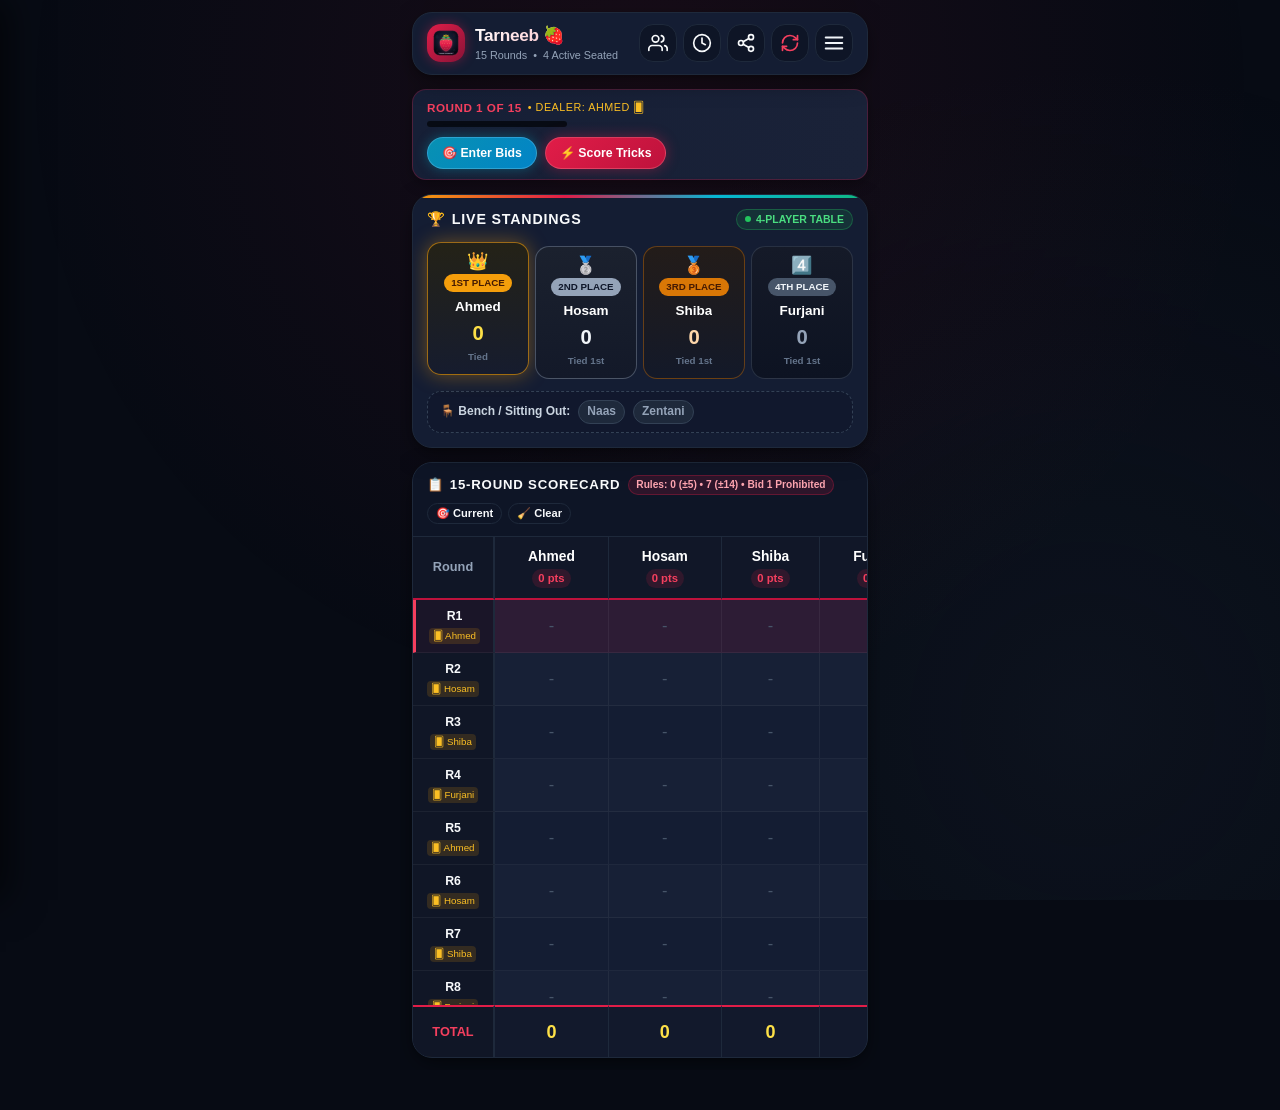
==== commit 90021f0c: "Update index.html (4-player table, pre-round bidding, exact Tarneeb scoring)" ====
--- a/index.html
+++ b/index.html
@@ -193,15 +193,12 @@
       <!-- Dedicated Top Header Bar Container (Unified Box Toolbar) -->
       <header id="onlineTopHeader" class="online-header-strip">
         <div class="unified-header-box">
-          <span class="header-brand-tag"><span class="brand-strawberry">🍓</span> Tarneeb</span>
-          <span class="header-sep">|</span>
+          <span class="header-brand-tag">🍓</span>
           <span id="onlineRoundBadge" class="header-round-tag">R1/15</span>
-          <span class="header-sep">|</span>
-          <button id="onlineDealerBadge" class="header-dealer-btn" type="button" title="Click to Change Dealer">🎴 Dealer: -</button>
-          <span id="onlinePhaseInfo" class="header-phase-tag" style="display: none;">⏳ Waiting…</span>
-          <span id="onlineUserRoleBadge" class="header-role-tag" style="display: none;">👀 Spec</span>
-        </div>
-        <button id="btnMenu" class="drawer-trigger-btn menu-toggle btn-menu header-menu-btn" type="button" title="Menu & Navigation" aria-label="Open Menu" data-menu-trigger="true" style="pointer-events: auto !important; z-index: 9999 !important;">
+          <span class="header-sep">•</span>
+          <button id="onlineDealerBadge" class="header-dealer-btn" type="button" title="Click to Change Dealer">Dealer: -</button>
+        </div>
+        <button type="button" id="btnMenu" class="drawer-trigger-btn menu-toggle btn-menu header-menu-btn" title="Menu & Navigation" aria-label="Open Menu" data-menu-trigger="true" style="pointer-events: auto !important; z-index: 9999 !important;">
           <span style="font-size: 1.05rem; line-height: 1; pointer-events: none; margin-right: 3px;">☰</span>
           <span style="pointer-events: none;">Menu</span>
         </button>
@@ -245,35 +242,33 @@
 
       </div> <!-- /onlineGameTable -->
 
-      <!-- Centered Pop-up Bidding Modal (Fixed Inset-0 Overlay with z-index 999) -->
-      <div id="biddingPanel" class="bidding-modal-overlay" style="display: none;" role="dialog" aria-modal="true" aria-labelledby="onlineBiddingTitle">
-        <div class="bidding-modal-dialog">
-          <div class="bidding-modal-header">
-            <div class="bidding-modal-title-wrap">
-              <span class="bidding-modal-icon">🎯</span>
-              <h3 id="onlineBiddingTitle" class="bidding-modal-title">Select your Bid</h3>
-            </div>
-            <div class="bidding-modal-badge">
-              <span class="bidding-prohibit-pill">⚠️ Bid 1 Prohibited</span>
-            </div>
-          </div>
-          <div class="bidding-modal-body">
-            <div class="bidding-instruction-text">Choose your contract bid (0 or 2–13):</div>
-            <div id="biddingGridContainer" class="bidding-grid-container">
-              <!-- Clean touch button grid dynamically rendered via game_client.js -->
-            </div>
-          </div>
-          <div class="bidding-modal-footer">
-            <button id="btnConfirmOnlineBid" class="btn-confirm-online-bid" type="button" disabled>
-              <span id="btnConfirmOnlineBidText">Place Bid</span>
-            </button>
-          </div>
+      <!-- Centered Pop-up Bidding Modal -->
+      <div id="biddingPanel" class="bidding-modal-card" style="display: none;" role="dialog" aria-modal="true" aria-labelledby="onlineBiddingTitle">
+        <div class="bidding-modal-header">
+          <div class="bidding-modal-title-wrap">
+            <span class="bidding-modal-icon">🎯</span>
+            <h3 id="onlineBiddingTitle" class="bidding-modal-title">Select your Bid</h3>
+          </div>
+          <div class="bidding-modal-badge">
+            <span class="bidding-prohibit-pill">⚠️ Bid 1 Prohibited</span>
+          </div>
+        </div>
+        <div class="bidding-modal-body">
+          <div class="bidding-instruction-text">Choose your contract bid (0 or 2–13):</div>
+          <div id="biddingGridContainer" class="bidding-grid-container">
+            <!-- Clean touch button grid dynamically rendered via game_client.js -->
+          </div>
+        </div>
+        <div class="bidding-modal-footer">
+          <button id="btnConfirmOnlineBid" class="btn-confirm-online-bid" type="button" disabled>
+            <span id="btnConfirmOnlineBidText">Place Bid</span>
+          </button>
         </div>
       </div>
 
       <!-- Claim Remaining Tricks Bar (Visible when holding unbeatable remaining trumps) -->
       <div id="claimTricksBar" class="claim-tricks-bar" style="display: none;">
-        <button id="btnClaimTricks" class="btn-claim-tricks" type="button">
+        <button id="btnClaimTricks" class="btn-claim-tricks claim-tricks-btn" type="button">
           <span class="claim-trophy">🏆</span>
           <span>Claim Remaining Tricks</span>
           <span class="claim-count-badge" id="claimCountBadge">3 Tricks</span>
@@ -751,8 +746,11 @@
   <!-- ==========================================================================
        SIDE NAVIGATION DRAWER (Slide-out Hamburger Menu)
        ========================================================================== -->
-  <div id="sideNavOverlay" class="side-drawer-overlay" style="display: none;">
-    <div id="sideNavDrawer" class="side-drawer-panel" role="dialog" aria-modal="true" aria-label="Main Menu">
+  <!-- Dark Backdrop Overlay (strictly behind the menu: z-index 9998, blur 8px) -->
+  <div id="sideNavOverlay" class="side-drawer-overlay menu-overlay" style="display: none;"></div>
+
+  <!-- Menu Drawer Container (strictly in front: z-index 9999, sharp - no blur) -->
+  <div id="sideNavDrawer" class="side-drawer-panel menu-drawer" role="dialog" aria-modal="true" aria-label="Main Menu">
       <div class="side-drawer-header">
         <div class="side-drawer-brand">
           <span class="brand-strawberry">🍓</span>
@@ -832,7 +830,6 @@
         </div>
       </div>
     </div>
-  </div>
 
   <!-- Online Floating Toast -->
   <div id="onlineToast" class="online-toast"></div>
--- a/styles.css
+++ b/styles.css
@@ -1652,24 +1652,102 @@
 }
 
 .online-header-strip {
-  position: fixed;
-  top: 0;
-  left: 0;
-  right: 0;
-  height: 56px;
-  z-index: 100;
-  display: flex;
-  align-items: center;
-  justify-content: space-between;
-  gap: 8px;
+  position: fixed !important;
+  top: 0 !important;
+  left: 0 !important;
+  right: 0 !important;
+  height: 44px !important;
+  z-index: 100 !important;
+  display: flex !important;
+  align-items: center !important;
+  justify-content: space-between !important;
+  padding: 0 10px !important;
+  width: 100% !important;
+  box-sizing: border-box !important;
+  overflow: hidden !important;
   background: linear-gradient(180deg, rgba(2, 28, 22, 0.98) 0%, rgba(2, 28, 22, 0.92) 80%, rgba(2, 28, 22, 0.6) 100%);
   border-bottom: 1px solid rgba(255, 255, 255, 0.08);
   box-shadow: 0 4px 16px rgba(0, 0, 0, 0.4);
-  padding: 0 12px;
-  box-sizing: border-box;
   backdrop-filter: blur(8px);
   -webkit-backdrop-filter: blur(8px);
   pointer-events: none;
+}
+
+.unified-header-box {
+  display: flex !important;
+  align-items: center !important;
+  gap: 5px !important;
+  background: rgba(15, 23, 42, 0.85) !important;
+  border: 1px solid rgba(255, 255, 255, 0.12) !important;
+  border-radius: var(--radius-full) !important;
+  padding: 3px 8px !important;
+  font-size: 0.72rem !important;
+  font-weight: 700 !important;
+  color: #e2e8f0 !important;
+  pointer-events: auto !important;
+  white-space: nowrap !important;
+  max-width: calc(100vw - 86px) !important;
+  overflow: hidden !important;
+  text-overflow: ellipsis !important;
+  line-height: 1.2 !important;
+}
+
+.header-brand-tag {
+  font-size: 0.82rem !important;
+  display: inline-flex !important;
+  align-items: center !important;
+  line-height: 1 !important;
+}
+
+.header-sep {
+  color: rgba(255, 255, 255, 0.35) !important;
+  font-weight: 400 !important;
+  font-size: 0.68rem !important;
+}
+
+.header-round-tag {
+  color: #38bdf8 !important;
+  font-weight: 800 !important;
+  font-size: 0.72rem !important;
+}
+
+.header-dealer-btn {
+  background: transparent !important;
+  border: none !important;
+  color: #facc15 !important;
+  font-size: 0.72rem !important;
+  font-weight: 800 !important;
+  cursor: pointer !important;
+  padding: 0 !important;
+  display: inline-flex !important;
+  align-items: center !important;
+  gap: 2px !important;
+  line-height: 1.2 !important;
+}
+
+.header-dealer-btn:hover {
+  color: #fde047 !important;
+  text-decoration: underline !important;
+}
+
+.header-phase-tag,
+.header-role-tag,
+#onlineUserRoleBadge,
+#onlinePhaseInfo {
+  display: none !important;
+}
+
+.header-menu-btn {
+  pointer-events: auto !important;
+  z-index: 9999 !important;
+  font-size: 0.75rem !important;
+  padding: 3px 9px !important;
+  height: 28px !important;
+  min-height: 28px !important;
+  flex-shrink: 0 !important;
+  display: inline-flex !important;
+  align-items: center !important;
+  justify-content: center !important;
 }
 
 .online-meta-wrap {
@@ -2020,14 +2098,14 @@
   display: none !important;
 }
 
-/* Table Arena (Felt Green) - Full Screen Edge-to-Edge Arena with 65px Top Padding */
+/* Table Arena (Felt Green) - Full Screen Edge-to-Edge Arena with 56px Top Padding */
 .online-table-arena {
   position: absolute;
   inset: 0;
   width: 100vw;
   height: 100vh;
   height: 100dvh;
-  padding-top: 65px;
+  padding-top: 56px;
   border: none;
   border-radius: 0;
   box-shadow: inset 0 0 100px rgba(0, 0, 0, 0.65);
@@ -2058,10 +2136,10 @@
   pointer-events: auto;
 }
 
-/* Top Player Hand (North - Bot Furjani) - Pushed DOWN to 65px below 56px header bar */
+/* Top Player Hand (North - Bot Furjani) - Pushed DOWN to 56px below 48px header bar */
 .seat-top {
   position: absolute;
-  top: 65px;
+  top: 56px;
   left: 50%;
   transform: translateX(-50%);
   display: flex;
@@ -2395,7 +2473,7 @@
   width: 100%;
   box-sizing: border-box;
   overflow: visible;
-  z-index: 35;
+  z-index: 600;
   pointer-events: auto;
 }
 
@@ -2434,6 +2512,21 @@
   color: #cbd5e1;
 }
 
+.hand-turn-status-bar.can-confirm-card {
+  cursor: pointer !important;
+  pointer-events: auto !important;
+  background: linear-gradient(135deg, rgba(225, 29, 72, 0.45), rgba(34, 197, 94, 0.45)) !important;
+  border-color: rgba(74, 222, 128, 0.8) !important;
+  color: #86efac !important;
+  box-shadow: 0 0 16px rgba(34, 197, 94, 0.5) !important;
+  animation: pulseConfirmBar 1.2s infinite alternate ease-in-out !important;
+}
+
+@keyframes pulseConfirmBar {
+  0% { transform: scale(0.98); }
+  100% { transform: scale(1.02); }
+}
+
 .turn-status-dot {
   width: 8px;
   height: 8px;
@@ -2641,27 +2734,31 @@
 /* ==========================================================================
    Centered Pop-up Bidding Modal (Online Multiplayer)
    ========================================================================== */
-.bidding-modal-overlay,
-#biddingPanel {
+/* ==========================================================================
+   Centered Compact Pop-up Bidding Modal (Online Multiplayer)
+   ========================================================================== */
+/* ==========================================================================
+   Centered Radically Shrunk Pop-up Bidding Modal (Online Multiplayer)
+   ========================================================================== */
+.bidding-modal-overlay {
   position: fixed !important;
   inset: 0 !important;
   width: 100vw !important;
   height: 100vh !important;
   height: 100dvh !important;
-  background: rgba(0, 0, 0, 0.75) !important;
-  backdrop-filter: blur(8px);
-  -webkit-backdrop-filter: blur(8px);
+  background: rgba(0, 0, 0, 0.45) !important;
+  backdrop-filter: blur(4px);
+  -webkit-backdrop-filter: blur(4px);
   display: flex !important;
   align-items: center !important;
   justify-content: center !important;
-  padding: 16px;
+  padding: 8px;
   box-sizing: border-box;
-  z-index: 999 !important;
+  z-index: 500 !important;
   pointer-events: auto;
-  animation: fadeInBiddingOverlay 0.2s cubic-bezier(0.16, 1, 0.3, 1);
-}
-
-#biddingPanel[style*="display: none"],
+  animation: fadeInBiddingOverlay 0.15s cubic-bezier(0.16, 1, 0.3, 1);
+}
+
 .bidding-modal-overlay[style*="display: none"] {
   display: none !important;
 }
@@ -2681,25 +2778,57 @@
   to { opacity: 1; }
 }
 
+/* Force #biddingPanel to be a compact box: max-width: 290px !important; width: 85% !important; padding: 12px !important; */
+#biddingPanel,
+.bidding-modal-card,
 .bidding-modal-dialog {
-  background: linear-gradient(150deg, #0f172a 0%, #1e293b 55%, #090d16 100%);
-  border: 1px solid rgba(225, 29, 72, 0.4);
-  box-shadow: 0 24px 50px -12px rgba(0, 0, 0, 0.85), 0 0 35px rgba(225, 29, 72, 0.25);
-  border-radius: 20px;
-  width: 100%;
-  max-width: 380px;
-  display: flex;
-  flex-direction: column;
-  gap: 14px;
-  padding: 20px;
-  box-sizing: border-box;
-  animation: popInBiddingDialog 0.25s cubic-bezier(0.16, 1, 0.3, 1);
+  position: fixed !important;
+  top: 50% !important;
+  left: 50% !important;
+  transform: translate(-50%, -50%) !important;
+  max-width: 290px !important;
+  width: 85% !important;
+  max-height: 48vh !important;
+  max-height: 48dvh !important;
+  padding: 12px !important;
+  border-radius: 14px !important;
+  margin: 0 auto !important;
+  background: linear-gradient(150deg, #0f172a 0%, #1e293b 60%, #090d16 100%) !important;
+  border: 1px solid rgba(225, 29, 72, 0.45) !important;
+  box-shadow: 0 16px 36px -8px rgba(0, 0, 0, 0.8), 0 0 24px rgba(225, 29, 72, 0.25) !important;
+  display: flex !important;
+  flex-direction: column !important;
+  gap: 4px !important;
+  box-sizing: border-box !important;
+  animation: popInBiddingDialog 0.2s cubic-bezier(0.16, 1, 0.3, 1) !important;
+  overflow-y: auto !important;
+  z-index: 500 !important;
+  pointer-events: auto !important;
+}
+
+#biddingPanel[style*="display: none"],
+.bidding-modal-card[style*="display: none"],
+.bidding-modal-dialog[style*="display: none"] {
+  display: none !important;
+}
+
+#biddingPanel .bidding-modal-dialog,
+#biddingPanel .bidding-modal-card {
+  position: static !important;
+  transform: none !important;
+  max-width: 100% !important;
+  width: 100% !important;
+  padding: 0 !important;
+  background: transparent !important;
+  border: none !important;
+  box-shadow: none !important;
+  margin: 0 !important;
 }
 
 @keyframes popInBiddingDialog {
   from {
     opacity: 0;
-    transform: scale(0.92) translateY(12px);
+    transform: scale(0.94) translateY(8px);
   }
   to {
     opacity: 1;
@@ -2708,205 +2837,241 @@
 }
 
 .bidding-modal-header {
-  display: flex;
-  align-items: center;
-  justify-content: space-between;
-  gap: 8px;
-  border-bottom: 1px solid rgba(255, 255, 255, 0.08);
-  padding-bottom: 12px;
+  display: flex !important;
+  align-items: center !important;
+  justify-content: space-between !important;
+  gap: 4px !important;
+  border-bottom: 1px solid rgba(255, 255, 255, 0.08) !important;
+  padding-bottom: 4px !important;
 }
 
 .bidding-modal-title-wrap {
-  display: flex;
-  align-items: center;
-  gap: 8px;
+  display: flex !important;
+  align-items: center !important;
+  gap: 4px !important;
 }
 
 .bidding-modal-icon {
-  font-size: 1.3rem;
-  line-height: 1;
+  font-size: 0.95rem !important;
+  line-height: 1 !important;
 }
 
 .bidding-modal-title {
-  font-size: 1.1rem;
-  font-weight: 800;
-  color: #f8fafc;
-  margin: 0;
-  letter-spacing: -0.01em;
+  font-size: 0.85rem !important;
+  font-weight: 800 !important;
+  color: #f8fafc !important;
+  margin: 0 !important;
+  letter-spacing: -0.01em !important;
 }
 
 .bidding-modal-badge {
-  display: flex;
-  align-items: center;
+  display: flex !important;
+  align-items: center !important;
 }
 
 .bidding-prohibit-pill {
-  font-size: 0.68rem;
-  font-weight: 700;
-  color: #fca5a5;
-  background: rgba(225, 29, 72, 0.16);
-  border: 1px solid rgba(225, 29, 72, 0.35);
-  padding: 3px 8px;
-  border-radius: var(--radius-full);
-  white-space: nowrap;
+  font-size: 0.58rem !important;
+  font-weight: 700 !important;
+  color: #fca5a5 !important;
+  background: rgba(225, 29, 72, 0.16) !important;
+  border: 1px solid rgba(225, 29, 72, 0.35) !important;
+  padding: 1px 5px !important;
+  border-radius: var(--radius-full) !important;
+  white-space: nowrap !important;
 }
 
 .bidding-modal-body {
-  display: flex;
-  flex-direction: column;
-  gap: 12px;
+  display: flex !important;
+  flex-direction: column !important;
+  gap: 4px !important;
 }
 
 .bidding-instruction-text {
-  font-size: 0.8rem;
-  color: #94a3b8;
-  line-height: 1.35;
-}
-
-/* Bidding Numbers Grid */
+  font-size: 0.68rem !important;
+  color: #94a3b8 !important;
+  line-height: 1.2 !important;
+}
+
+/* Bidding Numbers Grid (4-column compact touch buttons) */
 .bidding-grid-container {
-  display: grid;
-  grid-template-columns: repeat(4, 1fr);
-  gap: 8px;
-  width: 100%;
-  box-sizing: border-box;
+  display: grid !important;
+  grid-template-columns: repeat(4, 1fr) !important;
+  gap: 4px !important;
+  width: 100% !important;
+  box-sizing: border-box !important;
 }
 
 .bid-grid-btn {
-  display: flex;
-  flex-direction: column;
-  align-items: center;
-  justify-content: center;
-  min-height: 48px;
-  padding: 6px 2px;
-  background: rgba(30, 41, 59, 0.85);
-  border: 1px solid rgba(255, 255, 255, 0.12);
-  border-radius: 10px;
-  color: #f8fafc;
-  cursor: pointer;
-  transition: all 0.15s ease;
-  user-select: none;
-  -webkit-user-select: none;
+  display: flex !important;
+  flex-direction: column !important;
+  align-items: center !important;
+  justify-content: center !important;
+  padding: 2px 0 !important;
+  font-size: 0.85rem !important;
+  min-height: 30px !important;
+  height: 30px !important;
+  background: rgba(30, 41, 59, 0.85) !important;
+  border: 1px solid rgba(255, 255, 255, 0.12) !important;
+  border-radius: 6px !important;
+  color: #f8fafc !important;
+  cursor: pointer !important;
+  transition: all 0.12s ease !important;
+  user-select: none !important;
+  -webkit-user-select: none !important;
+  box-sizing: border-box !important;
 }
 
 .bid-grid-btn:hover {
-  background: rgba(51, 65, 85, 0.95);
-  border-color: rgba(255, 255, 255, 0.28);
-  transform: translateY(-1px);
+  background: rgba(51, 65, 85, 0.95) !important;
+  border-color: rgba(255, 255, 255, 0.28) !important;
 }
 
 .bid-grid-btn:active {
-  transform: translateY(1px);
+  transform: translateY(1px) !important;
 }
 
 .bid-grid-btn .bid-num {
-  font-size: 1.2rem;
-  font-weight: 800;
-  line-height: 1;
-  color: #f8fafc;
+  font-size: 0.85rem !important;
+  font-weight: 800 !important;
+  line-height: 1 !important;
+  color: #f8fafc !important;
 }
 
 .bid-grid-btn .bid-sub {
-  font-size: 0.58rem;
-  font-weight: 700;
-  color: #94a3b8;
-  margin-top: 3px;
-  white-space: nowrap;
-  letter-spacing: -0.2px;
+  font-size: 0.58rem !important;
+  font-weight: 700 !important;
+  color: #94a3b8 !important;
+  margin-top: 1px !important;
+  white-space: nowrap !important;
+  letter-spacing: -0.2px !important;
+  line-height: 1 !important;
 }
 
 /* 13 centered across center two columns in the 4th row */
 .bid-grid-btn[data-bid="13"] {
-  grid-column: 2 / span 2;
+  grid-column: 2 / span 2 !important;
 }
 
 /* Special Nil / 0 and Tarneeb / 7 accents */
 .bid-grid-btn.bid-special-0 {
-  border-color: rgba(56, 189, 248, 0.35);
-  background: rgba(14, 116, 144, 0.2);
+  border-color: rgba(56, 189, 248, 0.35) !important;
+  background: rgba(14, 116, 144, 0.2) !important;
 }
 .bid-grid-btn.bid-special-0 .bid-num {
-  color: #38bdf8;
+  color: #38bdf8 !important;
 }
 .bid-grid-btn.bid-special-0 .bid-sub {
-  color: #7dd3fc;
+  color: #7dd3fc !important;
+  font-size: 0.58rem !important;
 }
 
 .bid-grid-btn.bid-special-7 {
-  border-color: rgba(250, 204, 21, 0.4);
-  background: rgba(161, 98, 7, 0.2);
+  border-color: rgba(250, 204, 21, 0.4) !important;
+  background: rgba(161, 98, 7, 0.2) !important;
 }
 .bid-grid-btn.bid-special-7 .bid-num {
-  color: #facc15;
+  color: #facc15 !important;
 }
 .bid-grid-btn.bid-special-7 .bid-sub {
-  color: #fde047;
+  color: #fde047 !important;
+  font-size: 0.58rem !important;
 }
 
 /* Selected State */
 .bid-grid-btn.selected {
   background: linear-gradient(135deg, rgba(225, 29, 72, 0.4), rgba(190, 18, 60, 0.7)) !important;
   border: 2px solid #fb7185 !important;
-  box-shadow: 0 0 16px rgba(225, 29, 72, 0.55);
-  transform: translateY(-2px);
+  box-shadow: 0 0 12px rgba(225, 29, 72, 0.55) !important;
 }
 
 .bid-grid-btn.selected .bid-num {
   color: #ffffff !important;
-  text-shadow: 0 0 10px rgba(255, 255, 255, 0.8);
 }
 
 .bid-grid-btn.selected .bid-sub {
   color: #fecdd3 !important;
 }
 
-/* Modal Footer & Prominent Place Bid Button */
+/* Modal Footer & Wide Prominent Place Bid Button */
 .bidding-modal-footer {
-  margin-top: 4px;
+  margin-top: 5px !important;
 }
 
 .btn-confirm-online-bid {
-  width: 100%;
-  min-height: 50px;
-  display: flex;
-  align-items: center;
-  justify-content: center;
-  gap: 8px;
-  font-size: 1.05rem;
-  font-weight: 800;
-  border-radius: 12px;
-  border: none;
-  cursor: pointer;
-  transition: all 0.2s cubic-bezier(0.16, 1, 0.3, 1);
-  box-shadow: 0 4px 14px rgba(0, 0, 0, 0.35);
-  user-select: none;
-  -webkit-user-select: none;
+  width: 100% !important;
+  height: 32px !important;
+  min-height: 32px !important;
+  padding: 0 10px !important;
+  display: flex !important;
+  align-items: center !important;
+  justify-content: center !important;
+  gap: 6px !important;
+  font-size: 0.85rem !important;
+  font-weight: 800 !important;
+  border-radius: 8px !important;
+  border: none !important;
+  cursor: pointer !important;
+  transition: all 0.15s ease !important;
+  box-shadow: 0 3px 12px rgba(0, 0, 0, 0.3) !important;
+  user-select: none !important;
+  -webkit-user-select: none !important;
+}
+  display: flex !important;
+  align-items: center !important;
+  justify-content: center !important;
+  gap: 6px !important;
+  font-size: 0.85rem !important;
+  font-weight: 800 !important;
+  border-radius: 8px !important;
+  border: none !important;
+  cursor: pointer !important;
+  transition: all 0.15s ease !important;
+  box-shadow: 0 3px 12px rgba(0, 0, 0, 0.3) !important;
+  user-select: none !important;
+  -webkit-user-select: none !important;
 }
 
 .btn-confirm-online-bid:disabled {
-  background: rgba(51, 65, 85, 0.45);
-  color: #64748b;
-  cursor: not-allowed;
-  box-shadow: none;
-  border: 1px solid rgba(255, 255, 255, 0.05);
-  opacity: 0.7;
+  background: rgba(51, 65, 85, 0.45) !important;
+  color: #64748b !important;
+  cursor: not-allowed !important;
+  box-shadow: none !important;
+  border: 1px solid rgba(255, 255, 255, 0.05) !important;
+  opacity: 0.7 !important;
 }
 
 .btn-confirm-online-bid.ready {
   background: linear-gradient(135deg, #e11d48 0%, #be123c 100%);
   color: #ffffff;
-  box-shadow: 0 6px 20px rgba(225, 29, 72, 0.5);
+  box-shadow: 0 4px 16px rgba(225, 29, 72, 0.5);
   border: 1px solid rgba(255, 255, 255, 0.2);
 }
 
 .btn-confirm-online-bid.ready:hover {
   background: linear-gradient(135deg, #f43f5e 0%, #e11d48 100%);
-  box-shadow: 0 8px 24px rgba(225, 29, 72, 0.65);
-  transform: translateY(-2px);
-}
-
-.btn-confirm-online-bid.ready:active {
-  transform: translateY(1px);
+  box-shadow: 0 6px 20px rgba(225, 29, 72, 0.65);
+}
+
+/* Completed Bid Glowing Outline Ring (Instead of literal checkmark emoji) */
+.opponent-name.is-bid-complete,
+.opponent-seat.is-bid-complete .opponent-name,
+.opponent-meta-group.is-bid-complete,
+.score-row.is-bid-complete,
+.hand-title.is-bid-complete,
+.history-player-row.is-bid-complete {
+  border: 1.5px solid #22c55e !important;
+  box-shadow: 0 0 8px rgba(34, 197, 94, 0.45) !important;
+  border-radius: 6px;
+}
+
+.history-player-name.is-bid-complete {
+  color: #86efac !important;
+  font-weight: 800 !important;
+}
+
+.opponent-bid-badge.is-bid-complete {
+  border-color: rgba(34, 197, 94, 0.6) !important;
+  color: #86efac !important;
 }
 
 
@@ -3539,6 +3704,7 @@
   pointer-events: auto !important;
 }
 
+#sideNavDrawer,
 .side-drawer-panel {
   position: absolute !important;
   top: 0 !important;
@@ -3546,6 +3712,8 @@
   left: 0 !important;
   width: 320px !important;
   max-width: 86vw !important;
+  max-height: 100vh !important;
+  max-height: 100dvh !important;
   background: #0f172a !important;
   border-right: 1px solid #1e293b !important;
   box-shadow: 6px 0 35px rgba(0, 0, 0, 0.65) !important;
@@ -3555,6 +3723,8 @@
   transition: transform 0.28s cubic-bezier(0.16, 1, 0.3, 1) !important;
   z-index: 100000 !important;
   pointer-events: auto !important;
+  overflow-y: auto !important;
+  -webkit-overflow-scrolling: touch !important;
 }
 
 .side-drawer-overlay.open .side-drawer-panel,
@@ -3602,13 +3772,16 @@
 }
 
 .side-drawer-body {
-  padding: 18px 16px;
-  overflow-y: auto;
-  display: flex;
-  flex-direction: column;
-  gap: 22px;
-  flex: 1;
-  -webkit-overflow-scrolling: touch;
+  padding: 16px 16px 80px 16px !important;
+  padding-bottom: 80px !important;
+  overflow-y: auto !important;
+  max-height: 100vh !important;
+  display: flex !important;
+  flex-direction: column !important;
+  gap: 20px !important;
+  flex: 1 1 auto !important;
+  -webkit-overflow-scrolling: touch !important;
+  box-sizing: border-box !important;
 }
 
 .drawer-section {
@@ -3984,60 +4157,76 @@
    "Claim Remaining Tricks" Bar, Action Button & Modal
    ========================================================================== */
 .claim-tricks-bar {
-  display: flex;
-  justify-content: center;
-  align-items: center;
-  padding: 6px 12px;
-  width: 100%;
-  box-sizing: border-box;
-  animation: bounceIn 0.35s ease;
-  position: relative;
-  z-index: 85;
-}
-
-.btn-claim-tricks {
-  display: inline-flex;
-  align-items: center;
-  justify-content: center;
-  gap: 10px;
-  background: linear-gradient(135deg, #f59e0b 0%, #d97706 50%, #b45309 100%);
-  color: #000;
-  font-weight: 900;
-  font-size: 0.92rem;
-  padding: 9px 20px;
-  border-radius: 9999px;
-  border: 2px solid #fde047;
-  cursor: pointer;
-  box-shadow: 0 0 20px rgba(245, 158, 11, 0.65), 0 4px 12px rgba(0, 0, 0, 0.4);
-  animation: claimPulse 1.4s infinite alternate;
-  transition: all 0.15s ease;
-  user-select: none;
-  -webkit-tap-highlight-color: transparent;
-}
-
-.btn-claim-tricks:hover {
-  transform: translateY(-2px) scale(1.03);
-  box-shadow: 0 0 30px rgba(250, 204, 21, 0.9), 0 6px 16px rgba(0, 0, 0, 0.5);
-}
-
-.btn-claim-tricks:active {
-  transform: translateY(0) scale(0.98);
+  position: absolute !important;
+  bottom: 155px !important;
+  left: 50% !important;
+  transform: translateX(-50%) !important;
+  z-index: 90 !important;
+  display: flex !important;
+  justify-content: center !important;
+  align-items: center !important;
+  padding: 0 !important;
+  width: auto !important;
+  box-sizing: border-box !important;
+  animation: bounceIn 0.35s ease !important;
+  pointer-events: auto !important;
+}
+
+.claim-tricks-bar[style*="display: none"] {
+  display: none !important;
+}
+
+.btn-claim-tricks,
+.claim-tricks-btn,
+#btnClaimTricks {
+  display: inline-flex !important;
+  align-items: center !important;
+  justify-content: center !important;
+  gap: 8px !important;
+  background: linear-gradient(135deg, #f59e0b 0%, #d97706 50%, #b45309 100%) !important;
+  color: #000 !important;
+  font-weight: 900 !important;
+  font-size: 0.88rem !important;
+  padding: 8px 18px !important;
+  border-radius: 9999px !important;
+  border: 2px solid #fde047 !important;
+  cursor: pointer !important;
+  box-shadow: 0 0 20px rgba(245, 158, 11, 0.65), 0 4px 12px rgba(0, 0, 0, 0.4) !important;
+  animation: claimPulse 1.4s infinite alternate !important;
+  transition: all 0.15s ease !important;
+  user-select: none !important;
+  -webkit-tap-highlight-color: transparent !important;
+  white-space: nowrap !important;
+  z-index: 90 !important;
+}
+
+.btn-claim-tricks:hover,
+.claim-tricks-btn:hover,
+#btnClaimTricks:hover {
+  transform: translateY(-2px) scale(1.03) !important;
+  box-shadow: 0 0 30px rgba(250, 204, 21, 0.9), 0 6px 16px rgba(0, 0, 0, 0.5) !important;
+}
+
+.btn-claim-tricks:active,
+.claim-tricks-btn:active,
+#btnClaimTricks:active {
+  transform: translateY(0) scale(0.98) !important;
 }
 
 .claim-trophy {
-  font-size: 1.25rem;
-  line-height: 1;
+  font-size: 1.15rem !important;
+  line-height: 1 !important;
 }
 
 .claim-count-badge {
-  background: rgba(0, 0, 0, 0.38);
-  color: #fff;
-  font-size: 0.75rem;
-  font-weight: 800;
-  padding: 2px 8px;
-  border-radius: 9999px;
-  letter-spacing: 0.3px;
-  border: 1px solid rgba(255, 255, 255, 0.25);
+  background: rgba(0, 0, 0, 0.38) !important;
+  color: #fff !important;
+  font-size: 0.72rem !important;
+  font-weight: 800 !important;
+  padding: 2px 7px !important;
+  border-radius: 9999px !important;
+  letter-spacing: 0.3px !important;
+  border: 1px solid rgba(255, 255, 255, 0.25) !important;
 }
 
 @keyframes claimPulse {
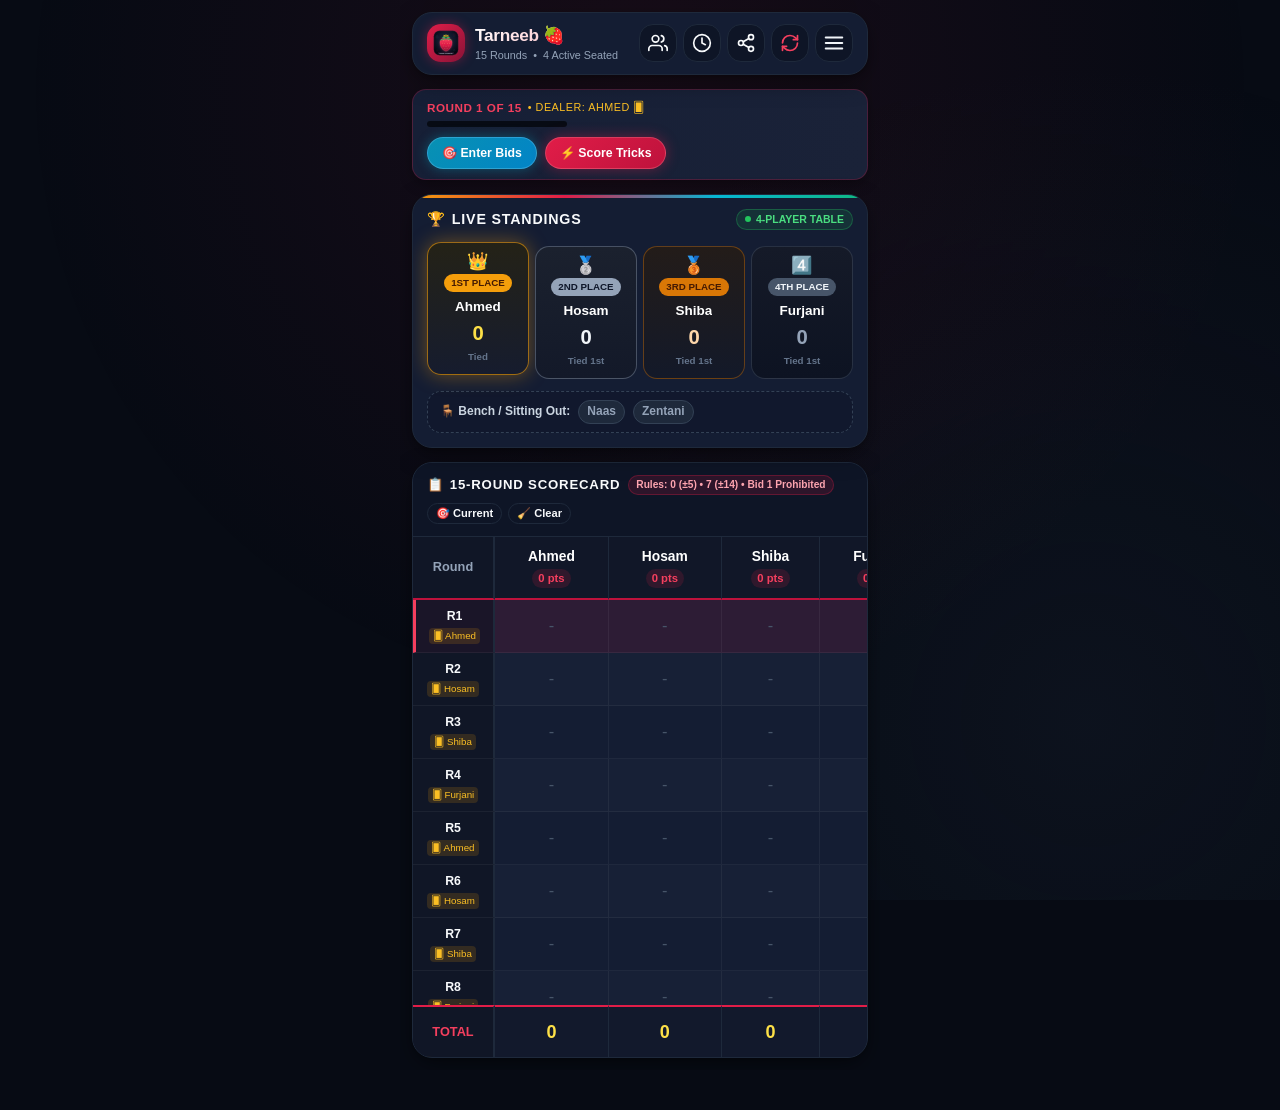
==== commit b8b7450a: "Update index.html (4-player table, pre-round bidding, exact Tarneeb scoring)" ====
--- a/index.html
+++ b/index.html
@@ -209,20 +209,20 @@
         
         <!-- Opponent: Top (Bot Furjani - North) -->
         <div id="opponent-top" class="opponent-seat seat-top" style="display: none;">
-          <div class="opponent-cards-row"></div>
           <div class="opponent-meta-group">
             <div class="opponent-name">Player</div>
             <div class="opponent-bid-badge">Bid -</div>
           </div>
+          <div class="opponent-cards-row"></div>
         </div>
 
         <!-- Opponent: Left (Bot Hosam - West) -->
         <div id="opponent-left" class="opponent-seat seat-left" style="display: none;">
-          <div class="opponent-cards-row"></div>
           <div class="opponent-meta-group">
             <div class="opponent-name">Player</div>
             <div class="opponent-bid-badge">Bid -</div>
           </div>
+          <div class="opponent-cards-row"></div>
         </div>
 
         <!-- Center Trick Felt Area (Constrained 220px x 220px Box) -->
@@ -233,11 +233,11 @@
 
         <!-- Opponent: Right (Bot Shiba - East) -->
         <div id="opponent-right" class="opponent-seat seat-right" style="display: none;">
-          <div class="opponent-cards-row"></div>
           <div class="opponent-meta-group">
             <div class="opponent-name">Player</div>
             <div class="opponent-bid-badge">Bid -</div>
           </div>
+          <div class="opponent-cards-row"></div>
         </div>
 
       </div> <!-- /onlineGameTable -->
@@ -806,16 +806,12 @@
               <span class="drawer-ctrl-icon">🤖</span>
               <span>Fill Table with Bots</span>
             </button>
-            <button id="btnLeaveActiveGame" class="drawer-control-btn leave-table-btn" type="button" title="Leave active table seat" style="display: none;">
-              <span class="drawer-ctrl-icon">🚪</span>
-              <span>Leave Game</span>
-            </button>
             <button id="btnChangeDealer" class="drawer-control-btn dealer-select-btn" type="button" title="Select or change dealer">
               <span class="drawer-ctrl-icon">🂠</span>
               <span>Change Dealer</span>
             </button>
             <button id="btnSwitchIdentity" class="drawer-control-btn switch-id-btn" type="button" title="Change Player / Role">
-              <span class="drawer-ctrl-icon">🔄</span>
+              <span class="drawer-ctrl-icon">👥</span>
               <span>Move to Bench</span>
             </button>
             <button id="btnMatchHistory" class="drawer-control-btn history-btn" type="button" title="View Match History">
@@ -826,6 +822,14 @@
               <span class="drawer-ctrl-icon">👤</span>
               <span>Switch Name</span>
             </button>
+            <button id="btnRestartGame" class="drawer-control-btn restart-game-btn" type="button" title="Restart Game Match">
+              <span class="drawer-ctrl-icon">🔄</span>
+              <span>Restart Game</span>
+            </button>
+            <button id="btnLeaveActiveGame" class="drawer-control-btn leave-table-btn" type="button" title="Leave active table seat" style="display: none;">
+              <span class="drawer-ctrl-icon">🚪</span>
+              <span>Leave Game</span>
+            </button>
           </div>
         </div>
       </div>
--- a/styles.css
+++ b/styles.css
@@ -3682,15 +3682,22 @@
   background: rgba(255, 255, 255, 0.12);
 }
 
-.side-drawer-overlay {
+/* ==========================================================================
+   NAVIGATION DRAWER & OVERLAY (Clean Stacking Context & Razor-Sharp Content)
+   ========================================================================== */
+
+/* Dark Backdrop Overlay behind the Menu (Strictly lower z-index: 9998 with blur) */
+.side-drawer-overlay,
+#sideNavOverlay,
+.menu-overlay {
   position: fixed !important;
   inset: 0 !important;
   width: 100vw !important;
   height: 100vh !important;
-  background: rgba(0, 0, 0, 0.7) !important;
-  backdrop-filter: blur(5px) !important;
-  -webkit-backdrop-filter: blur(5px) !important;
-  z-index: 99999 !important;
+  background: rgba(0, 0, 0, 0.72) !important;
+  backdrop-filter: blur(8px) !important;
+  -webkit-backdrop-filter: blur(8px) !important;
+  z-index: 9998 !important;
   display: none;
   opacity: 0;
   transition: opacity 0.25s ease !important;
@@ -3698,40 +3705,81 @@
 }
 
 .side-drawer-overlay.open,
-.side-drawer-overlay.active {
-  display: flex !important;
+.side-drawer-overlay.active,
+#sideNavOverlay.open,
+#sideNavOverlay.active,
+.menu-overlay.open,
+.menu-overlay.active {
+  display: block !important;
   opacity: 1 !important;
   pointer-events: auto !important;
 }
 
+/* Menu Container (Very high z-index: 9999, Strictly NO blur) */
 #sideNavDrawer,
-.side-drawer-panel {
-  position: absolute !important;
+.side-drawer-panel,
+#sideMenu,
+.menu-drawer {
+  position: fixed !important;
   top: 0 !important;
   bottom: 0 !important;
   left: 0 !important;
   width: 320px !important;
   max-width: 86vw !important;
+  height: 100vh !important;
+  height: 100dvh !important;
   max-height: 100vh !important;
   max-height: 100dvh !important;
   background: #0f172a !important;
   border-right: 1px solid #1e293b !important;
-  box-shadow: 6px 0 35px rgba(0, 0, 0, 0.65) !important;
+  box-shadow: 6px 0 35px rgba(0, 0, 0, 0.75) !important;
   display: flex !important;
   flex-direction: column !important;
   transform: translateX(-100%) !important;
   transition: transform 0.28s cubic-bezier(0.16, 1, 0.3, 1) !important;
-  z-index: 100000 !important;
-  pointer-events: auto !important;
+  z-index: 9999 !important;
+  pointer-events: none;
+  visibility: hidden;
   overflow-y: auto !important;
   -webkit-overflow-scrolling: touch !important;
-}
-
+  padding-bottom: 80px !important;
+  /* Strictly NO filter or blur on the menu drawer container */
+  filter: none !important;
+  -webkit-filter: none !important;
+  backdrop-filter: none !important;
+  -webkit-backdrop-filter: none !important;
+  isolation: isolate !important;
+  will-change: transform !important;
+}
+
+/* Open / Active state for drawer */
+#sideNavDrawer.open,
+#sideNavDrawer.active,
+.side-drawer-panel.open,
+.side-drawer-panel.active,
+#sideMenu.open,
+#sideMenu.active,
+.menu-drawer.open,
+.menu-drawer.active,
+.side-drawer-overlay.open ~ #sideNavDrawer,
+.side-drawer-overlay.open ~ .side-drawer-panel,
+.side-drawer-overlay.open ~ .menu-drawer,
 .side-drawer-overlay.open .side-drawer-panel,
-.side-drawer-overlay.active .side-drawer-panel,
-.side-drawer-panel.open,
-.side-drawer-panel.active {
+.side-drawer-overlay.active .side-drawer-panel {
   transform: translateX(0) !important;
+  pointer-events: auto !important;
+  visibility: visible !important;
+  filter: none !important;
+  -webkit-filter: none !important;
+}
+
+/* Ensure all contents, text, and buttons inside the menu drawer are completely sharp and readable */
+#sideNavDrawer *,
+.side-drawer-panel *,
+#sideMenu *,
+.menu-drawer * {
+  filter: none !important;
+  -webkit-filter: none !important;
 }
 
 .side-drawer-header {
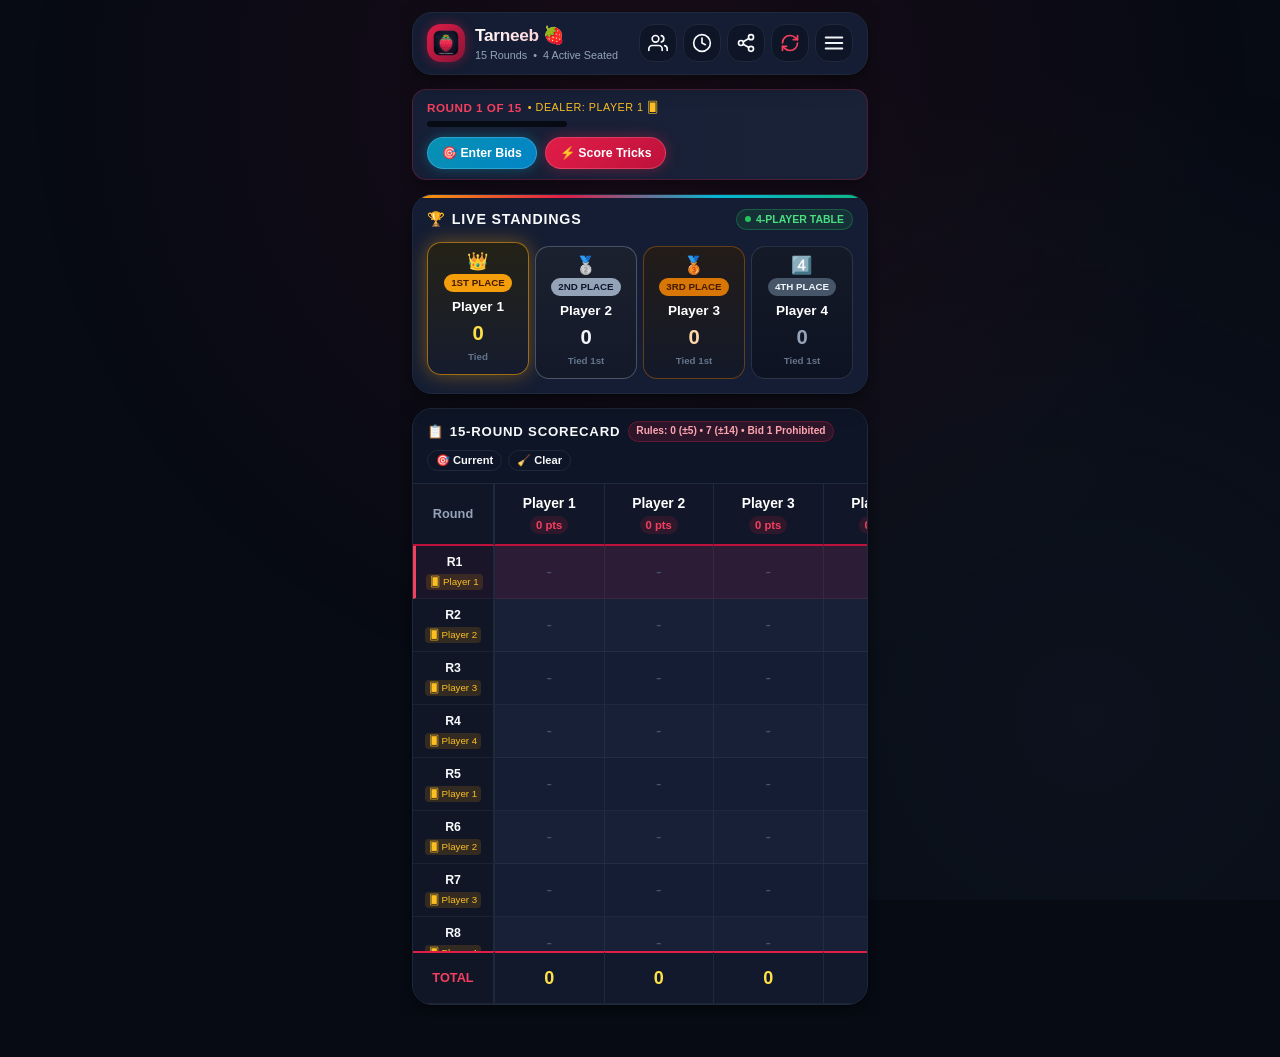
==== commit 1753e943: "Update index.html (Strawberry Tarneeb PWA & Scoreboard)" ====
--- a/index.html
+++ b/index.html
@@ -760,7 +760,7 @@
       </div>
 
       <div class="side-drawer-body">
-        <!-- Live Match Scoreboard (Round scores, Team Bids, Trick tallies) -->
+        <!-- Live Match Scoreboard (Round scores, Bids, Trick tallies) -->
         <div class="drawer-section drawer-score-section">
           <div class="drawer-section-title">📊 Live Scoreboard</div>
           <div id="onlineScoreboard" class="online-scores-panel drawer-scores-panel">
@@ -772,14 +772,6 @@
         <div class="drawer-section">
           <div class="drawer-section-title">🧭 Navigation</div>
           <div class="drawer-nav-list">
-            <a href="scoreboard.html" id="navLinkScoreboard" class="drawer-nav-item">
-              <span class="drawer-nav-icon">📋</span>
-              <div class="drawer-nav-meta">
-                <span class="drawer-nav-name">Scoreboard</span>
-                <span class="drawer-nav-sub">Standalone Scorekeeper (24/7)</span>
-              </div>
-              <span class="drawer-external-icon">↗</span>
-            </a>
             <button id="navModeOnline" class="drawer-nav-item active" type="button">
               <span class="drawer-nav-icon">🂠</span>
               <div class="drawer-nav-meta">
@@ -787,14 +779,6 @@
                 <span class="drawer-nav-sub">Live Multiplayer & Bots</span>
               </div>
             </button>
-            <a href="scoreboard.html" class="drawer-nav-item standalone-link" target="_blank" rel="noopener noreferrer">
-              <span class="drawer-nav-icon">⚡</span>
-              <div class="drawer-nav-meta">
-                <span class="drawer-nav-name">24/7 App</span>
-                <span class="drawer-nav-sub">Standalone GitHub Pages</span>
-              </div>
-              <span class="drawer-external-icon">↗</span>
-            </a>
           </div>
         </div>
 
--- a/styles.css
+++ b/styles.css
@@ -588,6 +588,7 @@
   overflow: hidden;
   display: flex;
   flex-direction: column;
+  min-width: 0;
 }
 
 .table-card-header {
@@ -636,12 +637,19 @@
   border-color: var(--crimson-600);
 }
 
-.table-scroll-wrap {
+.table-scroll-wrap,
+.scorecard-table-wrapper,
+.table-responsive,
+#tableScrollContainer,
+#scorecardTableContainer {
+  overflow-x: auto !important;
+  -webkit-overflow-scrolling: touch;
+  max-width: 100% !important;
+  display: block;
   width: 100%;
-  overflow-x: auto;
-  -webkit-overflow-scrolling: touch;
   max-height: 520px;
   overflow-y: auto;
+  min-width: 0;
 }
 
 .scoreboard-table {
@@ -2137,27 +2145,37 @@
 }
 
 /* Top Player Hand (North - Bot Furjani) - Pushed DOWN to 56px below 48px header bar */
+/* Top Player Hand (North - Bot Furjani) - Snug under 44px top header, clean outside center */
 .seat-top {
   position: absolute;
-  top: 56px;
+  top: 48px;
   left: 50%;
   transform: translateX(-50%);
   display: flex;
   flex-direction: column;
   align-items: center;
-  gap: 4px;
+  gap: 3px;
   margin: 0;
   padding: 0;
-  z-index: 25;
+  z-index: 20 !important;
 }
 
 .opponent-meta-group {
   display: flex;
+  flex-direction: column;
   align-items: center;
   justify-content: center;
-  gap: 6px;
+  gap: 2px;
   margin: 0;
   padding: 0;
+}
+
+.seat-top .opponent-meta-group {
+  display: flex;
+  flex-direction: column;
+  align-items: center;
+  gap: 2px;
+  margin-bottom: 2px;
 }
 
 .seat-top .opponent-cards-row {
@@ -2183,48 +2201,48 @@
   margin-left: 0;
 }
 
-/* Left Opponent (West - Bot Hosam) - Pinned flush against left screen edge */
+/* Left Opponent (West - Bot Hosam) - Badge positioned directly ABOVE vertical card deck */
 .seat-left {
   position: absolute;
   left: 4px;
   top: 50%;
   transform: translateY(-50%);
   display: flex;
-  flex-direction: row;
+  flex-direction: column;
   align-items: center;
   gap: 4px;
-  z-index: 25;
+  z-index: 20 !important;
   pointer-events: auto;
 }
 
 .seat-left .opponent-meta-group {
   display: flex;
   flex-direction: column;
-  align-items: flex-start;
-  gap: 3px;
-  max-width: 76px;
-}
-
-/* Right Opponent (East - Bot Shiba) - Pinned flush against right screen edge */
+  align-items: center;
+  gap: 2px;
+  max-width: 80px;
+}
+
+/* Right Opponent (East - Bot Shiba) - Badge positioned directly ABOVE vertical card deck */
 .seat-right {
   position: absolute;
   right: 4px;
   top: 50%;
   transform: translateY(-50%);
   display: flex;
-  flex-direction: row-reverse;
+  flex-direction: column;
   align-items: center;
   gap: 4px;
-  z-index: 25;
+  z-index: 20 !important;
   pointer-events: auto;
 }
 
 .seat-right .opponent-meta-group {
   display: flex;
   flex-direction: column;
-  align-items: flex-end;
-  gap: 3px;
-  max-width: 76px;
+  align-items: center;
+  gap: 2px;
+  max-width: 80px;
 }
 
 .seat-left .opponent-cards-row,
@@ -2315,7 +2333,7 @@
   display: flex;
   align-items: center;
   justify-content: center;
-  z-index: 15;
+  z-index: 40 !important;
   pointer-events: none;
   box-sizing: border-box;
 }
@@ -2335,14 +2353,8 @@
   gap: 2px;
   align-items: center;
   justify-items: center;
-  z-index: 2;
+  z-index: 45 !important;
   box-sizing: border-box;
-}
-  grid-template-rows: 56px 1fr 56px;
-  gap: 2px;
-  align-items: center;
-  justify-items: center;
-  z-index: 2;
 }
 
 .trick-card-slot {
@@ -2352,7 +2364,12 @@
   gap: 2px;
   pointer-events: auto;
   position: relative;
-  z-index: 5;
+  z-index: 50 !important;
+}
+
+.trick-card-slot .card {
+  z-index: 52 !important;
+}
 }
 
 .trick-card-slot .card {
@@ -3518,7 +3535,10 @@
   }
 
   .seat-top {
-    top: 65px;
+    top: 48px;
+    display: flex;
+    flex-direction: column;
+    align-items: center;
   }
 
   .seat-top .card-back {
@@ -3528,11 +3548,19 @@
   }
 
   .seat-left {
-    left: 12px;
+    left: 4px;
+    display: flex;
+    flex-direction: column;
+    align-items: center;
+    gap: 4px;
   }
 
   .seat-right {
-    right: 12px;
+    right: 4px;
+    display: flex;
+    flex-direction: column;
+    align-items: center;
+    gap: 4px;
   }
 
   .seat-left .opponent-cards-row,
@@ -3906,13 +3934,85 @@
   font-size: 0.95rem;
   font-weight: 800;
   color: #38bdf8;
-  min-width: 32px;
+  min-width: 44px;
   text-align: right;
+  flex-shrink: 0;
+  transition: color 0.2s ease;
+}
+
+.drawer-scores-panel .score-num.negative-score,
+.score-num.negative-score {
+  color: #f87171 !important;
+  text-shadow: 0 0 8px rgba(248, 113, 113, 0.45);
+}
+
+.drawer-scores-panel .score-num.positive-score,
+.score-num.positive-score {
+  color: #38bdf8;
+}
+
+.drawer-scores-panel .score-num.zero-score,
+.score-num.zero-score {
+  color: #94a3b8;
 }
 
 .drawer-scores-panel .score-num.king-total {
   color: #facc15;
   text-shadow: 0 0 8px rgba(250, 204, 21, 0.6);
+}
+
+/* Team Scores Summary in Sidebar */
+.team-scores-bar {
+  display: flex;
+  align-items: center;
+  justify-content: space-between;
+  background: rgba(15, 23, 42, 0.85);
+  border: 1px solid rgba(255, 255, 255, 0.08);
+  border-radius: 8px;
+  padding: 6px 10px;
+  margin-bottom: 8px;
+}
+
+.team-score-chip {
+  display: flex;
+  flex-direction: column;
+  align-items: center;
+  flex: 1;
+}
+
+.team-score-lbl {
+  font-size: 0.65rem;
+  color: #94a3b8;
+  font-weight: 600;
+  text-transform: uppercase;
+  letter-spacing: 0.03em;
+  white-space: nowrap;
+}
+
+.team-score-val {
+  font-size: 0.95rem;
+  font-weight: 800;
+  color: #38bdf8;
+}
+
+.team-score-val.negative-score {
+  color: #f87171 !important;
+  text-shadow: 0 0 6px rgba(248, 113, 113, 0.45);
+}
+
+.team-score-val.positive-score {
+  color: #38bdf8;
+}
+
+.team-score-val.zero-score {
+  color: #94a3b8;
+}
+
+.team-score-vs {
+  font-size: 0.72rem;
+  font-weight: 800;
+  color: #64748b;
+  padding: 0 6px;
 }
 
 .drawer-scores-panel .spectator-row {
@@ -4045,6 +4145,17 @@
   background: rgba(16, 185, 129, 0.22);
   border-color: #10b981;
   color: #ffffff;
+}
+
+.drawer-control-btn.restart-game-btn {
+  background: rgba(234, 88, 12, 0.14) !important;
+  border-color: rgba(234, 88, 12, 0.4) !important;
+  color: #fdba74 !important;
+}
+.drawer-control-btn.restart-game-btn:hover {
+  background: rgba(234, 88, 12, 0.25) !important;
+  border-color: #ea580c !important;
+  color: #ffffff !important;
 }
 
 .drawer-control-btn.leave-table-btn {
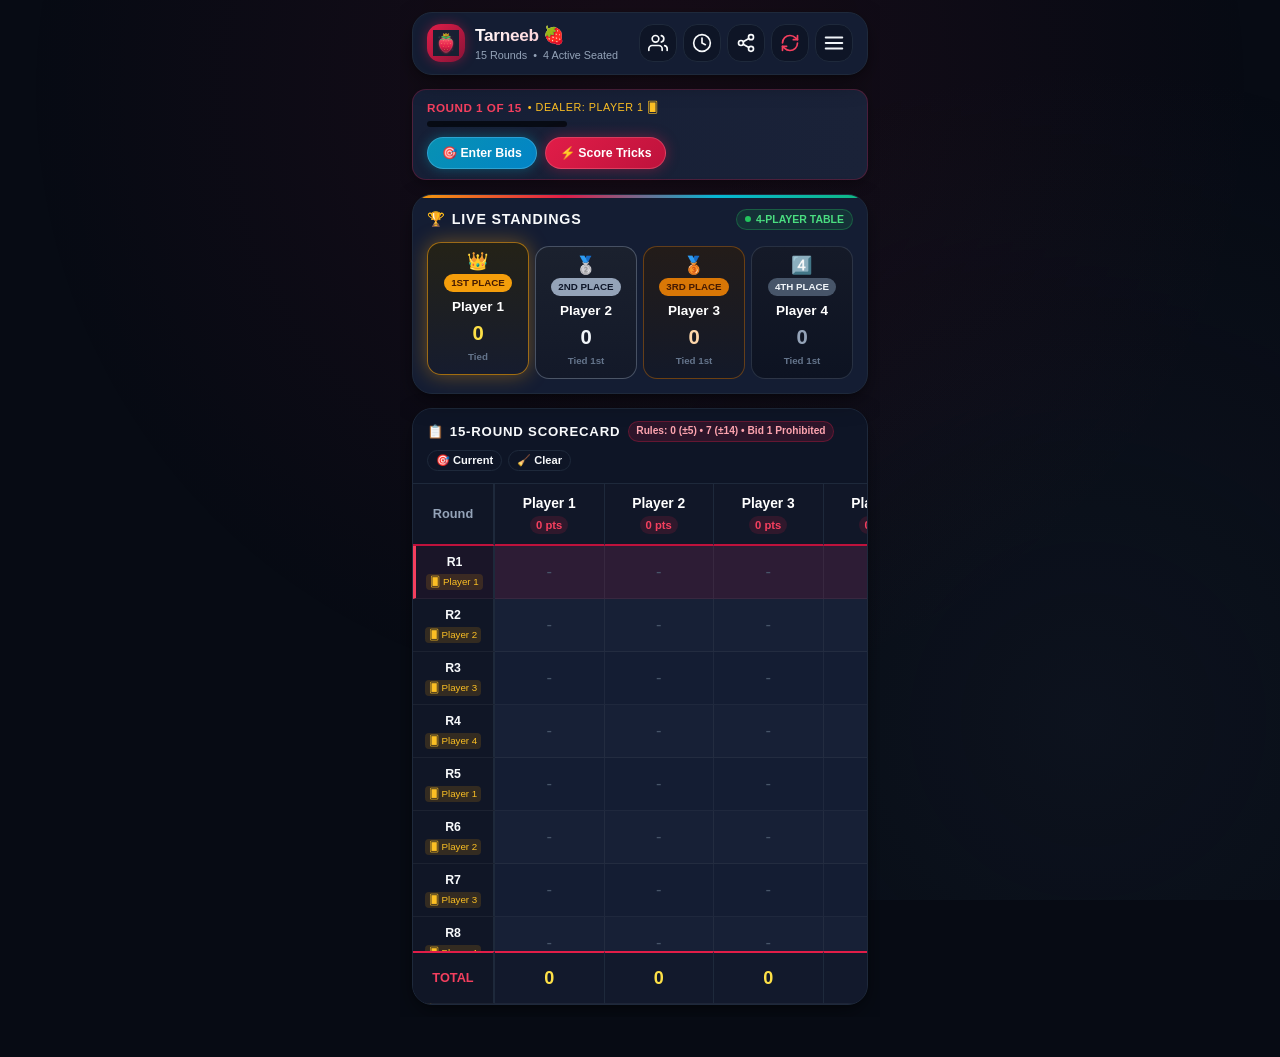
==== commit 3a65496d: "Update index.html (Strawberry Tarneeb PWA & Scoreboard)" ====
--- a/index.html
+++ b/index.html
@@ -3,7 +3,7 @@
 <head>
   <meta charset="UTF-8">
   <meta name="viewport" content="width=device-width, initial-scale=1.0, maximum-scale=1.0, user-scalable=no, viewport-fit=cover">
-  <meta name="theme-color" content="#e11d48">
+  <meta name="theme-color" content="#182032">
   <meta name="description" content="Strawberry Tarneeb Scoreboard with 4-player table selection, pre-round bidding, and custom Tarneeb scoring engine.">
   
   <!-- Apple Touch & PWA Meta -->
--- a/styles.css
+++ b/styles.css
@@ -3814,7 +3814,7 @@
   display: flex;
   align-items: center;
   justify-content: space-between;
-  padding: 16px 20px;
+  padding: 12px 16px;
   background: #111827;
   border-bottom: 1px solid #1e293b;
 }
@@ -3848,13 +3848,13 @@
 }
 
 .side-drawer-body {
-  padding: 16px 16px 80px 16px !important;
-  padding-bottom: 80px !important;
+  padding: 12px 14px 40px 14px !important;
+  padding-bottom: 40px !important;
   overflow-y: auto !important;
   max-height: 100vh !important;
   display: flex !important;
   flex-direction: column !important;
-  gap: 20px !important;
+  gap: 10px !important;
   flex: 1 1 auto !important;
   -webkit-overflow-scrolling: touch !important;
   box-sizing: border-box !important;
@@ -3863,21 +3863,21 @@
 .drawer-section {
   display: flex;
   flex-direction: column;
-  gap: 8px;
+  gap: 6px;
 }
 
 /* Drawer Live Scoreboard Styles */
 .drawer-score-section {
   background: rgba(15, 23, 42, 0.6);
   border: 1px solid rgba(255, 255, 255, 0.08);
-  border-radius: 14px;
-  padding: 10px 12px;
+  border-radius: 12px;
+  padding: 8px 10px;
 }
 
 .drawer-scores-panel {
   display: flex;
   flex-direction: column;
-  gap: 6px;
+  gap: 4px;
   width: 100%;
 }
 
@@ -3889,11 +3889,11 @@
   display: flex;
   align-items: center;
   justify-content: space-between;
-  padding: 8px 10px;
+  padding: 5px 8px;
   background: rgba(30, 41, 59, 0.75);
   border: 1px solid rgba(255, 255, 255, 0.08);
-  border-radius: 10px;
-  font-size: 0.85rem;
+  border-radius: 8px;
+  font-size: 0.82rem;
 }
 
 .drawer-scores-panel .score-row.is-me {
@@ -4023,28 +4023,28 @@
 }
 
 .drawer-section-title {
-  font-size: 0.72rem;
+  font-size: 0.68rem;
   text-transform: uppercase;
   letter-spacing: 0.08em;
   font-weight: 800;
   color: #64748b;
-  padding-left: 6px;
+  padding-left: 4px;
 }
 
 .drawer-nav-list {
   display: flex;
   flex-direction: column;
-  gap: 8px;
+  gap: 6px;
 }
 
 .drawer-nav-item {
   display: flex;
   align-items: center;
-  gap: 12px;
-  padding: 10px 14px;
+  gap: 10px;
+  padding: 7px 12px;
   background: #1e293b;
   border: 1px solid #334155;
-  border-radius: 12px;
+  border-radius: 10px;
   color: #f1f5f9;
   text-decoration: none;
   cursor: pointer;
@@ -4066,7 +4066,7 @@
 }
 
 .drawer-nav-icon {
-  font-size: 1.25rem;
+  font-size: 1.15rem;
   flex-shrink: 0;
 }
 
@@ -4078,13 +4078,13 @@
 }
 
 .drawer-nav-name {
-  font-size: 0.92rem;
+  font-size: 0.90rem;
   font-weight: 700;
   color: inherit;
 }
 
 .drawer-nav-sub {
-  font-size: 0.74rem;
+  font-size: 0.72rem;
   color: #94a3b8;
 }
 
@@ -4100,20 +4100,20 @@
 .drawer-controls-list {
   display: flex;
   flex-direction: column;
+  gap: 6px;
+}
+
+.drawer-control-btn {
+  display: flex;
+  align-items: center;
   gap: 8px;
-}
-
-.drawer-control-btn {
-  display: flex;
-  align-items: center;
-  gap: 10px;
   width: 100%;
-  padding: 11px 14px;
+  padding: 8px 12px;
   background: #1e293b;
   border: 1px solid #334155;
-  border-radius: 12px;
+  border-radius: 10px;
   color: #f1f5f9;
-  font-size: 0.88rem;
+  font-size: 0.84rem;
   font-weight: 600;
   cursor: pointer;
   transition: all 0.15s ease;
